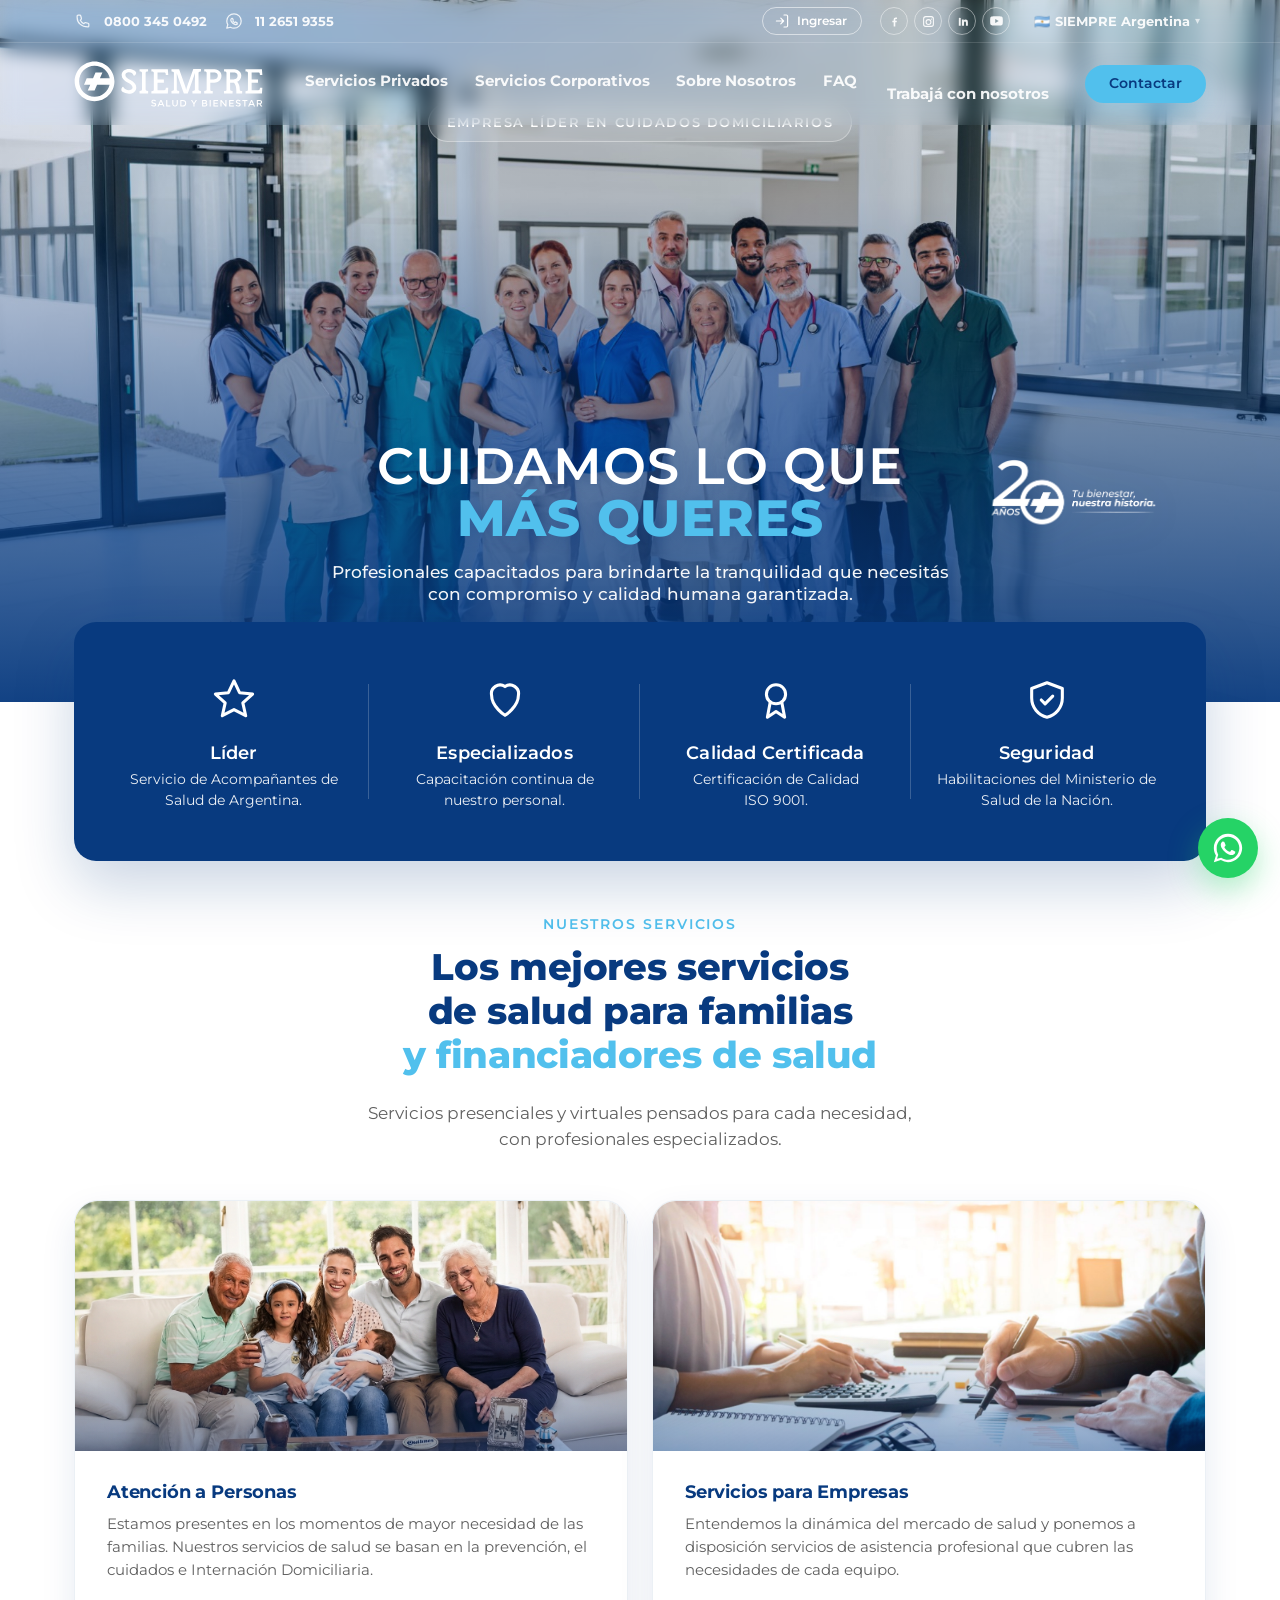
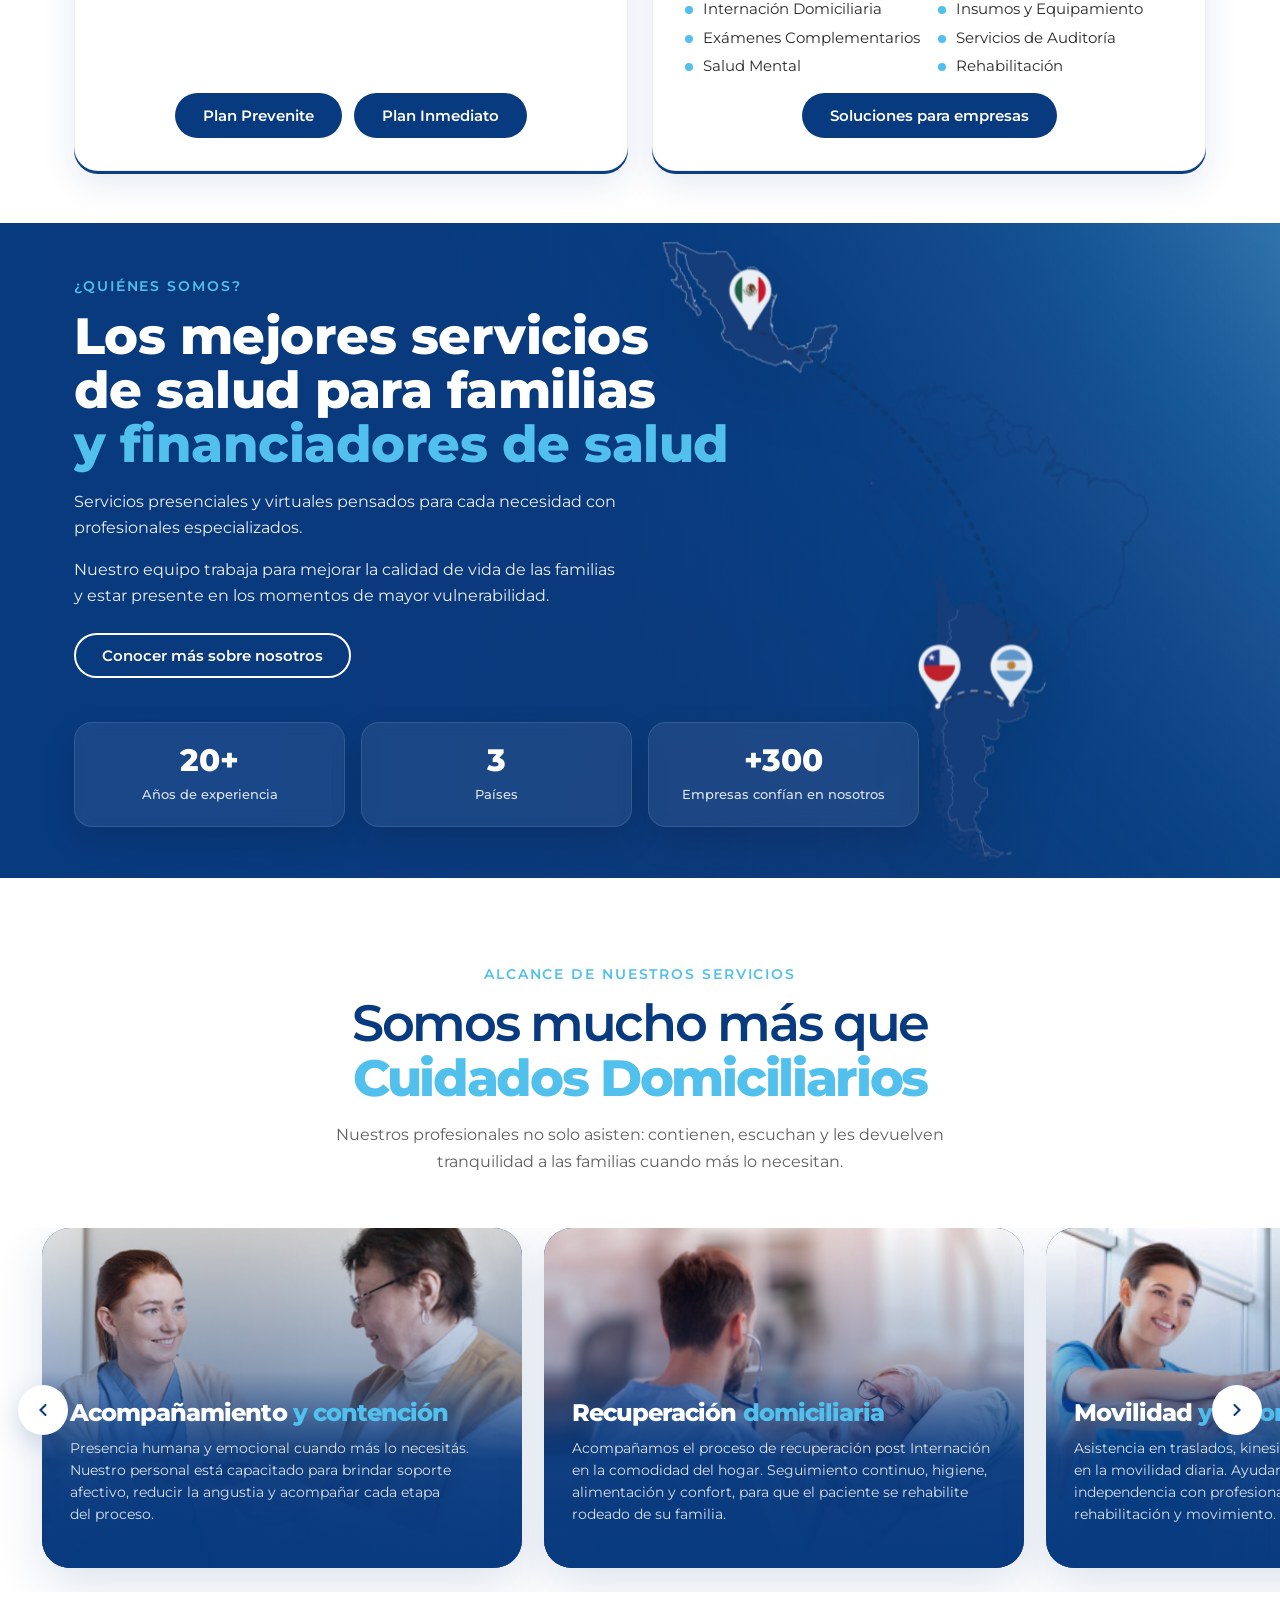
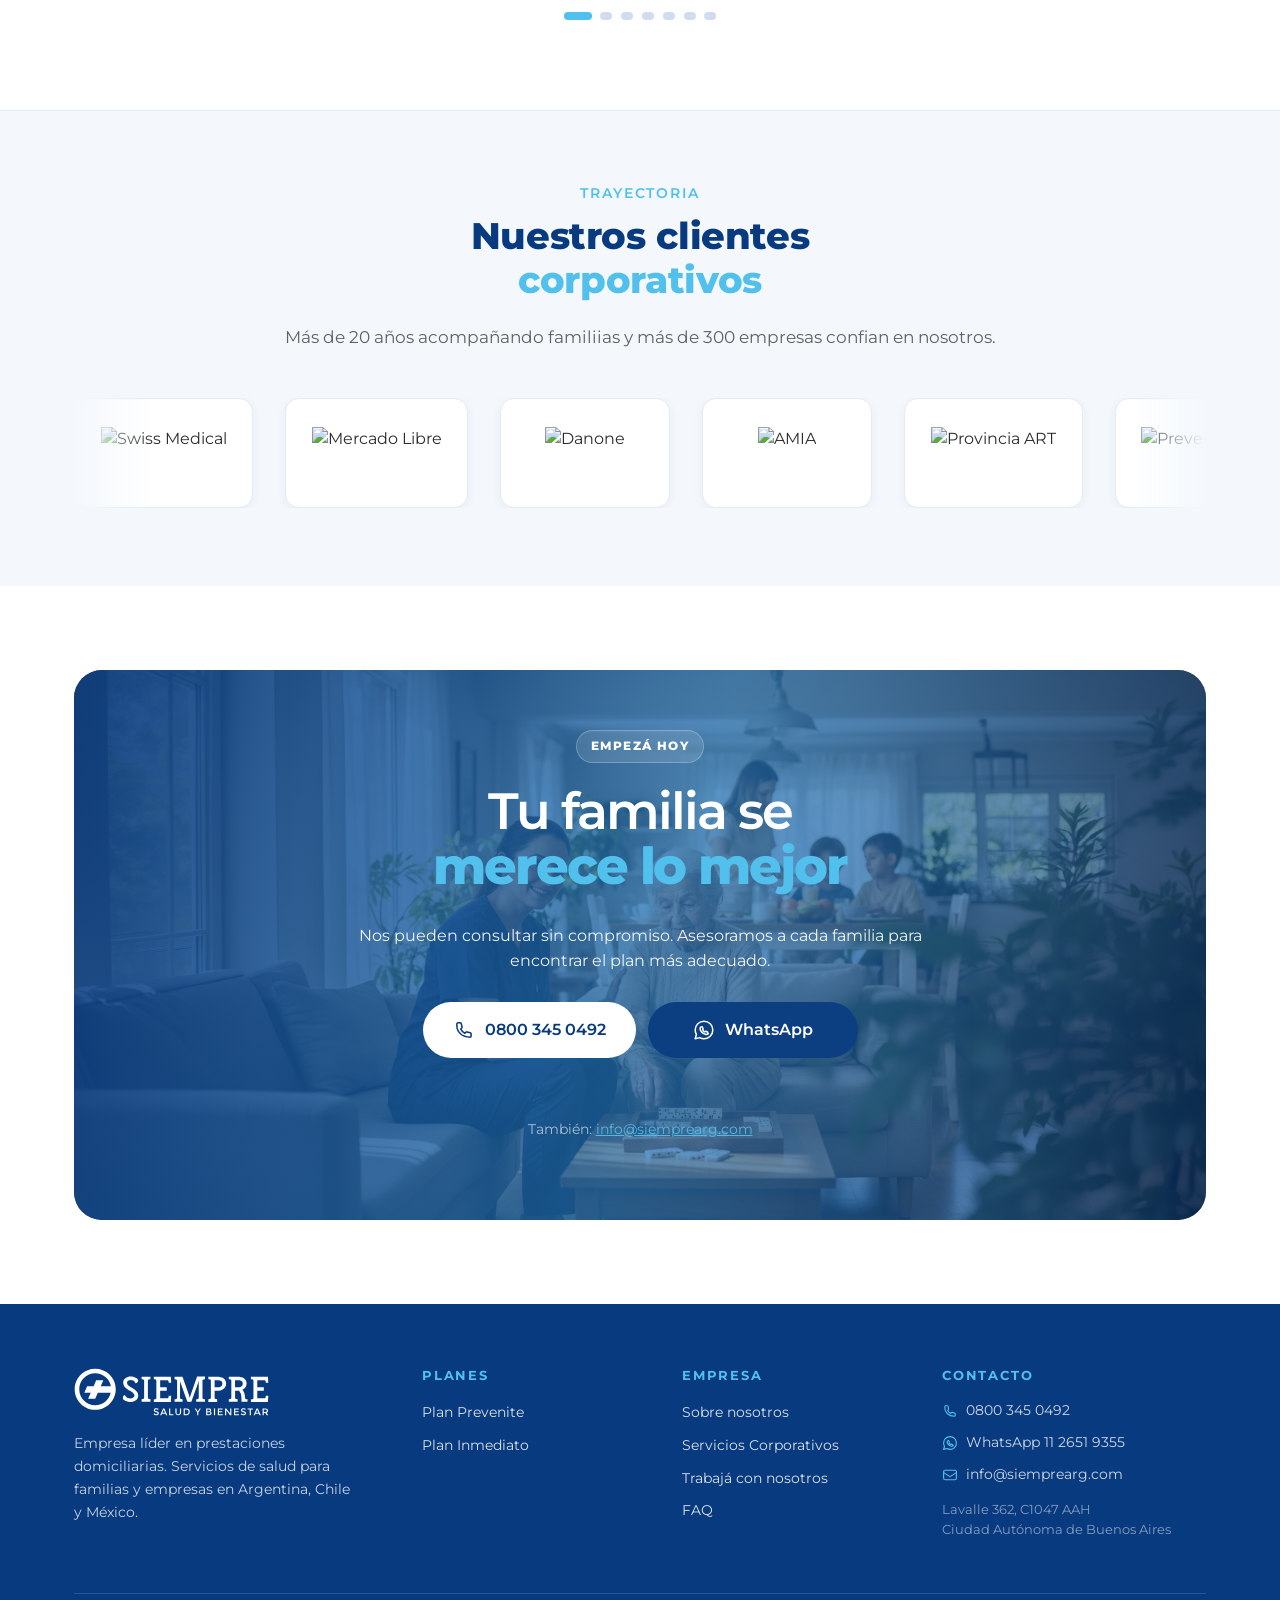
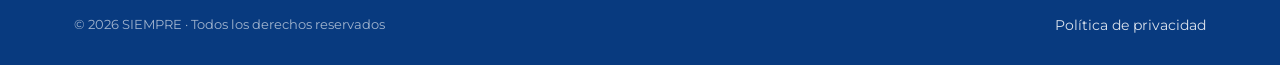
==== index.html @ 717c5a1c "Subir pagina Mi Siempre" ====
<!DOCTYPE html>

<html lang="es">
<head>
<meta charset="utf-8"/>
<meta content="width=device-width, initial-scale=1" name="viewport"/>
<title>SIEMPRE · Cuidamos lo que más importa</title>
<meta content="Empresa líder en prestaciones domiciliarias. Acompañantes de salud, enfermería, kinesiología e hospitalización domiciliaria para familias y empresas. 0800 345 0492." name="description"/>
<meta content="SIEMPRE · Cuidamos lo que más importa" property="og:title"/>
<meta content="Servicios de salud y acompañamiento profesional en domicilio. Planes Inmediato y Prevenite." property="og:description"/>
<meta content="website" property="og:type"/>
<meta content="es_AR" property="og:locale"/>
<link href="https://fonts.googleapis.com" rel="preconnect"/>
<link crossorigin="" href="https://fonts.gstatic.com" rel="preconnect"/>
<link href="https://fonts.googleapis.com/css2?family=Montserrat:wght@300;400;500;600;700;800&amp;display=swap" rel="stylesheet"/>
<link href="assets/img/iso-siempre.svg" rel="icon" type="image/svg+xml"/>
<link href="assets/css/styles.css" rel="stylesheet"/>
</head>
<body class="home-page">
  
<!-- ============ HEADER ============ -->
<header class="site-header" id="siteHeader">

  <!-- TOPBAR -->
  <div class="topbar">

    <div class="container">

      <div class="topbar-inner">

        <!-- LEFT -->
        <div class="topbar-left">

          <!-- TELEFONO -->
          <a href="tel:08003450492">

            <svg 
              class="topbar-icon" 
              viewBox="0 0 20 20" 
              fill="none"
            >
              <path 
                d="M3.5 4.5A1 1 0 014.5 3.5h2a1 1 0 011 .75l.75 3a1 1 0 01-.29.97L7 9.17c.9 1.74 2.09 2.93 3.83 3.83l.92-.96a1 1 0 01.97-.29l3 .75a1 1 0 01.75 1v2a1 1 0 01-1 1C8.16 16.5 3.5 11.84 3.5 6V4.5z"
                stroke="currentColor"
                stroke-width="1.4"
                stroke-linejoin="round"
              />
            </svg>

            <strong>0800 345 0492</strong>

          </a>

          <!-- WHATSAPP -->
          <a href="https://wa.me/541126519355">

            <svg 
              class="topbar-icon" 
              viewBox="0 0 20 20" 
              fill="none"
            >
              <path 
                d="M10 2C5.58 2 2 5.58 2 10c0 1.48.4 2.87 1.1 4.07L2 18l4.07-1.07A7.96 7.96 0 0010 18c4.42 0 8-3.58 8-8s-3.58-8-8-8zm3.9 11.1c-.16.45-.94.87-1.3.92-.33.05-.74.07-1.2-.08a10.8 10.8 0 01-1.08-.4C8.64 12.8 7.4 11.22 7.3 11.08c-.1-.14-.84-1.1-.84-2.1 0-1 .52-1.49.7-1.7.18-.2.4-.25.53-.25h.38c.12 0 .29-.04.45.34l.58 1.4c.05.12.08.26 0 .42l-.22.33c-.07.1-.15.22-.06.43.38.77.97 1.38 1.73 1.76.2.1.32.08.44-.05l.3-.38c.1-.14.23-.18.37-.12l1.4.65c.16.08.27.12.3.2.04.1.04.53-.12.98z"
                stroke="currentColor"
                stroke-width="1.4"
                stroke-linejoin="round"
              />
            </svg>

            <strong>11 2651 9355</strong>

          </a>

        </div>

        <!-- RIGHT -->
        <div class="topbar-right">

          <a class="topbar-portal" href="mi-siempre.html"><svg class="topbar-icon" viewBox="0 0 20 20" fill="none" aria-hidden="true"><path d="M12.5 2.5h3a1.5 1.5 0 011.5 1.5v12a1.5 1.5 0 01-1.5 1.5h-3" stroke="currentColor" stroke-width="1.5" stroke-linecap="round" stroke-linejoin="round"/><path d="M8.5 13.5L12 10 8.5 6.5M12 10H3" stroke="currentColor" stroke-width="1.5" stroke-linecap="round" stroke-linejoin="round"/></svg><strong>Ingresar</strong></a>

          <div aria-label="Redes sociales" class="topbar-socials">

            <!-- FACEBOOK -->
            <a 
              aria-label="Facebook"
              href="https://facebook.com/Siemprearg/"
              target="_blank"
              rel="noopener noreferrer"
            >
              <svg viewBox="0 0 24 24" fill="currentColor">
                <path d="M13.5 21v-7.5h2.53l.38-2.94H13.5V8.72c0-.85.24-1.43 1.46-1.43h1.56V4.66c-.27-.04-1.2-.12-2.27-.12-2.24 0-3.78 1.37-3.78 3.88v2.16H8v2.94h2.47V21h3.03z"></path>
              </svg>
            </a>

            <!-- INSTAGRAM -->
            <a 
              aria-label="Instagram"
              href="https://instagram.com/Siemprearg/"
              target="_blank"
              rel="noopener noreferrer"
            >
              <svg viewBox="0 0 24 24" fill="currentColor">
  <path d="M7 2h10a5 5 0 015 5v10a5 5 0 01-5 5H7a5 5 0 01-5-5V7a5 5 0 015-5zm0 2a3 3 0 00-3 3v10a3 3 0 003 3h10a3 3 0 003-3V7a3 3 0 00-3-3H7zm5 3.5A5.5 5.5 0 1112 18.5 5.5 5.5 0 0112 7.5zm0 2A3.5 3.5 0 1012 16.5 3.5 3.5 0 0012 9.5zm5.75-3.25a1.25 1.25 0 11-1.25 1.25 1.25 1.25 0 011.25-1.25z"/>
</svg>

            <!-- LINKEDIN -->
            <a 
              aria-label="LinkedIn"
              href="https://linkedin.com/company/siemprearg/posts/?feedView=all"
              target="_blank"
              rel="noopener noreferrer"
            >
              <svg viewBox="0 0 24 24" fill="currentColor">
                <path d="M6.94 5A1.94 1.94 0 115.06 6.94 1.94 1.94 0 016.94 5zM5.16 8.5h3.56V20H5.16zm5.7 0h3.4v1.58h.05a3.73 3.73 0 013.36-1.84c3.59 0 4.25 2.36 4.25 5.44V20h-3.54v-5.08c0-1.21-.02-2.77-1.68-2.77-1.69 0-1.95 1.32-1.95 2.68V20H10.86z"></path>
              </svg>
            </a>

            <!-- YOUTUBE -->
            <a 
              aria-label="YouTube"
              href="https://youtube.com/channel/UCaNuEZdiyHlzwMGWf43lOsw"
              target="_blank"
              rel="noopener noreferrer"
            >
              <svg viewBox="0 0 24 24" fill="currentColor">
                <path d="M23.5 6.2s-.2-1.7-.9-2.4c-.9-.9-1.9-.9-2.4-1C16.8 2.5 12 2.5 12 2.5s-4.8 0-8.2.3c-.5.1-1.5.1-2.4 1C.7 4.5.5 6.2.5 6.2S.3 8.2.3 10.1v1.8c0 1.9.2 3.9.2 3.9s.2 1.7.9 2.4c.9.9 2.1.9 2.6 1 1.9.2 8 .3 8 .3s4.8 0 8.2-.3c.5-.1 1.5-.1 2.4-1 .7-.7.9-2.4.9-2.4s.2-2 .2-3.9v-1.8c0-1.9-.2-3.9-.2-3.9zM9.7 14.8V7.2l6.5 3.8-6.5 3.8z"/>
              </svg>
            </a>

          </div>

          <div class="country-dropdown-wrap">
            <button class="country-dropdown-btn"><span class="flag">🇦🇷</span><strong> SIEMPRE Argentina </strong><span class="country-caret">▾</span></button>
            <div class="country-dropdown-menu">
              <a href="https://siemprearg.com" target="_blank" rel="noopener"><span>🇦🇷</span> SIEMPRE Argentina</a>
              <a href="https://siemprechile.cl" target="_blank" rel="noopener"><span>🇨🇱</span> SIEMPRE Chile</a>
              <a href="https://careu.mx" target="_blank" rel="noopener"><span>🇲🇽</span> CARE U México</a>
            </div>
          </div>

        </div>

      </div>

    </div>

  </div>

  <!-- NAV -->
  <div class="container">

    <nav class="nav" id="mainNav">

      <a 
        aria-label="Inicio Siempre Argentina" 
        class="nav-logo" 
        href="index.html"
      >
        <img 
          alt="SIEMPRE" 
          class="logo-white" 
          src="assets/img/logo-siempre-blanco.svg"
        >

        <img 
          alt="SIEMPRE" 
          class="logo-blue" 
          src="assets/img/logo-siempre-azul.svg"
        >
      </a>

      <button 
        aria-label="Abrir menú" 
        class="nav-toggle" 
        onclick="document.getElementById('mainNav').classList.toggle('open')"
      >
        <span></span>
        <span></span>
        <span></span>
      </button>

      <ul class="nav-links">

        <li class="nav-dropdown">
          <a aria-haspopup="true" href="#">
            <strong>Servicios Privados</strong>
          </a>

          <ul class="nav-dropdown-menu">
            <li><a href="plan-prevenite.html">Plan Prevenite</a></li>
            <li><a href="plan-inmediato.html">Plan Inmediato</a></li>
          </ul>
        </li>

       <li>
         <a aria-haspopup="true" href="empresas.html" class="nav-active">
            <strong>Servicios Corporativos</strong>
             </a>
        </li>

        <li><a href="sobre-nosotros.html"><strong>Sobre Nosotros</strong></a></li>

        

        <li><a href="faq.html"><strong>FAQ</strong></a></li>

        <li><a href="trabaja-con-nosotros.html"><strong>Trabajá con nosotros</strong></a></li>

      <li class="nav-item-portal"><a href="mi-siempre.html"><strong>Ingresar a Mi Siempre</strong></a></li>
          </ul>

      <div class="nav-cta">
        <a class="btn btn-secondary" href="contacto.html">
          Contactar
        </a>
      </div>

    </nav>

  </div>

</header>


<!-- ============ HERO HOME ============ -->
<section class="hero-home" style="background-image:url('assets/img/banners/home-hero-banner-2026.jpg')">
  <div class="container">
    <div class="hero-home-inner">
      <span class="hero-eyebrow">Empresa líder en Cuidados Domiciliarios</span>
      <div class="hero-title-row">
        <h1>
          <span class="hero-line hero-line-top">Cuidamos lo que</span>
          <span class="hero-line hero-line-accent">más queres</span>
        </h1>
        <img alt="20 años de experiencia" class="hero-20-logo" src="assets/img/banners/logo-20-anios-home.png"/>
      </div>
      <p class="lead">Profesionales capacitados para brindarte la tranquilidad que necesitás con compromiso y calidad humana garantizada.</p>
    </div>
  </div>
</section>
<!-- ============ FEATURE BAND (4 columnas) ============ -->
<div class="container" style="padding:0 24px">
<div class="feature-band">
<div class="feature-band-grid">
<div class="feature-band-item">
<div class="feature-band-icon">
<svg viewbox="0 0 24 24"><path d="M12 2l2.9 6.2 6.8.7-5.1 4.6 1.5 6.7L12 17l-6.1 3.2 1.5-6.7L2.3 8.9l6.8-.7z" stroke-linecap="round" stroke-linejoin="round"></path></svg>
</div>
<h4>Líder</h4>
<p>Servicio de Acompañantes de Salud de Argentina.</p>
</div>
<div class="feature-band-item">
<div class="feature-band-icon">
<svg viewbox="0 0 24 24"><path d="M12 20s-7-4.5-7-10.5A4.5 4.5 0 0112 5a4.5 4.5 0 017 4.5C19 15.5 12 20 12 20z" stroke-linecap="round" stroke-linejoin="round"></path></svg>
</div>
<h4>Especializados</h4>
<p>Capacitación continua de nuestro personal.</p>
</div>
<div class="feature-band-item">
<div class="feature-band-icon">
<svg viewbox="0 0 24 24"><circle cx="12" cy="9" r="5" stroke-linecap="round" stroke-linejoin="round"></circle><path d="M9 13l-1.5 8L12 18l4.5 3L15 13" stroke-linecap="round" stroke-linejoin="round"></path></svg>
</div>
<h4>Calidad Certificada</h4>
<p>Certificación de Calidad ISO 9001.</p>
</div>
<div class="feature-band-item">
<div class="feature-band-icon">
<svg viewbox="0 0 24 24"><path d="M12 3l8 3v5c0 5-3.5 9-8 10-4.5-1-8-5-8-10V6l8-3z" stroke-linecap="round" stroke-linejoin="round"></path><path d="M9 12l2 2 4-4" stroke-linecap="round" stroke-linejoin="round"></path></svg>
</div>
<h4>Seguridad</h4>
<p>Habilitaciones del Ministerio de Salud de la Nación.</p>
</div>
</div>
</div>
</div>


<!-- ============ FAMILIAS + EMPRESAS ============ -->
<section id="servicios">
<div class="container">
<div class="section-header">
<span class="eyebrow">Nuestros servicios</span>
<h2>Los mejores servicios<br>de salud para familias<br><span class="text-celeste">y financiadores de salud</span></h2>
<p>Servicios presenciales y virtuales pensados para cada necesidad, <br>con profesionales especializados.</p>
</div>
<div class="grid grid-2">
<div class="card-image">
<div class="card-media" style="background-image:url('assets/img/banners/familia-1.png'); aspect-ratio:16/9"></div>
<div class="card-body" style="padding:30px 32px 32px">
<h3>Atención a Personas</h3>
<p>Estamos presentes en los momentos de mayor necesidad de las familias. Nuestros servicios de salud se basan en la prevención, el cuidados e Internación Domiciliaria.</p>
<div class="mt-md home-service-btns">
<a class="btn btn-primary" href="plan-prevenite.html">Plan Prevenite</a>
<a class="btn btn-primary" href="plan-inmediato.html">Plan Inmediato</a>
</div>
</div>
</div>
<div class="card-image">
<div class="card-media" style="background-image:url('assets/img/banners/banner-auditoria.jpg'); aspect-ratio:16/9"></div>
<div class="card-body" style="padding:30px 32px 32px">
<h3>Servicios para Empresas</h3>
<p>Entendemos la dinámica del mercado de salud y ponemos a disposición servicios de asistencia profesional que cubren las necesidades de cada equipo.</p>
<ul class="card-bullet-list">
<li>Internación Domiciliaria</li>
<li>Insumos y Equipamiento</li>
<li>Exámenes Complementarios</li>
<li>Servicios de Auditoría</li>
<li>Salud Mental</li>
<li>Rehabilitación</li>
</ul>
<div class="mt-md home-service-btns">
<a class="btn btn-primary" href="empresas.html">Soluciones para empresas</a>
</div>
</div>
</div>
</div>
</div>
</section>


<!-- ============ CONOCENOS ============ -->
<section class="section-quienes-somos" id="como-funciona">
<img alt="" aria-hidden="true" class="quienes-map-parallax" src="assets/img/banners/mapa-quienes-somos.png"/>
<div class="container">
<div class="quienes-layout">
<div class="quienes-content">
<span class="eyebrow">¿Quiénes somos?</span>
<h2>Los mejores servicios<br>de salud para familias<br><span class="text-celeste">y financiadores de salud</span></h2>
<p>Servicios presenciales y virtuales pensados para cada necesidad con <br>profesionales especializados.</p>
<p>Nuestro equipo trabaja para mejorar la calidad de vida de las familias <br>y estar presente en los momentos de mayor vulnerabilidad.</p>
<a class="btn btn-secondary btn-on-dark" href="sobre-nosotros.html">Conocer más sobre nosotros</a>
</div>
<div class="quienes-stats-row">
<div class="stats-grid stats-grid-on-dark stats-grid-on-dark-row">
<div>
<div class="stat-number">20+</div>
<div class="stat-label">Años de experiencia</div>
</div>
<div>
<div class="stat-number">3</div>
<div class="stat-label">Países</div>
</div>
<div>
<div class="stat-number">+300</div>
<div class="stat-label">Empresas confían en nosotros</div>
</div>
</div>
</div>
</div>
</div>
</section>
<!-- ============ MUCHO MÁS QUE CUIDADOS ============ -->
<section class="servicios-reference-carousel" id="servicios">
<div class="sc-head">
<span class="eyebrow">Alcance de nuestros servicios</span>
<h2><span>Somos mucho más que</span><br/><strong>Cuidados Domiciliarios</strong></h2>
<p>Nuestros profesionales no solo asisten: contienen, escuchan y les devuelven tranquilidad a las familias cuando más lo necesitan.</p>
</div>
<div class="sc-outer">
<button aria-label="Anterior" class="sc-nav prev" id="scPrev"><svg fill="none" stroke="currentColor" stroke-linecap="round" stroke-width="2.5" viewbox="0 0 24 24"><path d="M15 18l-6-6 6-6"></path></svg></button>
<div class="sc-track" id="scTrack">
<article class="sc-slide">
<img alt="Acompañamiento y contención" loading="lazy" src="assets/img/content/acompanantes-salud.jpg"/>
<div class="sc-overlay"></div>
<div class="sc-content">

<h3 class="sc-title">Acompañamiento <span>y contención</span></h3>
<p class="sc-desc">Presencia humana y emocional cuando más lo necesitás. Nuestro personal está capacitado para brindar soporte afectivo, reducir la angustia y acompañar cada etapa <br>del proceso.</p>
</div>
</article>
<article class="sc-slide">
<img alt="Recuperación domiciliaria" loading="lazy" src="assets/img/content/empresas-hospitalizacion-2.jpg"/>
<div class="sc-overlay"></div>
<div class="sc-content">

<h3 class="sc-title">Recuperación <span>domiciliaria</span></h3>
<p class="sc-desc">Acompañamos el proceso de recuperación post Internación en la comodidad del hogar. Seguimiento continuo, higiene, alimentación y confort, para que el paciente se rehabilite rodeado de su familia.</p>
</div>
</article>
<article class="sc-slide">
<img alt="Movilidad y autonomía" loading="lazy" src="assets/img/content/empresas-rehabilitacion.jpg"/>
<div class="sc-overlay"></div>
<div class="sc-content">

<h3 class="sc-title">Movilidad <span>y autonomía</span></h3>
<p class="sc-desc">Asistencia en traslados, kinesiología domiciliaria y apoyo <br>en la movilidad diaria. Ayudamos a recuperar la independencia con profesionales especializados en rehabilitación y movimiento.</p>
</div>
</article>
<article class="sc-slide">
<img alt="Continuidad de tratamientos" loading="lazy" src="assets/img/content/profesionales-salud.jpg"/>
<div class="sc-overlay"></div>
<div class="sc-content">

<h3 class="sc-title">Continuidad de <span>tratamientos</span></h3>
<p class="sc-desc">Control de medicación, aplicación de inyectables, curaciones y monitoreo de signos vitales. Enfermeros profesionales en domicilio para garantizar que cada indicación médica se cumpla correctamente.</p>
</div>
</article>
<article class="sc-slide">
<img alt="Estimulación cognitiva" loading="lazy" src="assets/img/content/empresas-salud-mental-1.jpg"/>
<div class="sc-overlay"></div>
<div class="sc-content">

<h3 class="sc-title">Estimulación <span>cognitiva</span></h3>
<p class="sc-desc">Actividades recreativas, juegos de memoria y estimulación mental para adultos mayores. Combatimos el aislamiento y promovemos la salud mental con propuestas diseñadas para cada paciente.</p>
</div>
</article>
<article class="sc-slide">
<img alt="Actividades recreativas" loading="lazy" src="assets/img/banners/familia-2.jpg"/>
<div class="sc-overlay"></div>
<div class="sc-content">

<h3 class="sc-title">Actividades <span>recreativas</span></h3>
<p class="sc-desc">Favorecemos la integración social y el bienestar general con paseos supervisados, actividad física adaptada y acompañamiento en trámites o citas médicas.</p>
</div>
</article>
<article class="sc-slide">
<img alt="Acompañantes terapéuticos" loading="lazy" src="assets/img/content/empresas-salud-mental.jpg"/>
<div class="sc-overlay"></div>
<div class="sc-content">

<h3 class="sc-title">Acompañantes <span>terapéuticos</span></h3>
<p class="sc-desc">Paseos supervisados, actividad física adaptada y acompañamiento en trámites o citas médicas. Favorecemos la integración social y el bienestar general con presencia profesional en cada salida.</p>
</div>
</article>
</div>
<button aria-label="Siguiente" class="sc-nav next" id="scNext"><svg fill="none" stroke="currentColor" stroke-linecap="round" stroke-width="2.5" viewbox="0 0 24 24"><path d="M9 18l6-6-6-6"></path></svg></button>
</div>
<div class="sc-dots" id="scDots">
<button aria-label="Slide 1" class="sc-dot active" data-idx="0"></button>
<button aria-label="Slide 2" class="sc-dot" data-idx="1"></button>
<button aria-label="Slide 3" class="sc-dot" data-idx="2"></button>
<button aria-label="Slide 4" class="sc-dot" data-idx="3"></button>
<button aria-label="Slide 5" class="sc-dot" data-idx="4"></button>
<button aria-label="Slide 6" class="sc-dot" data-idx="5"></button>
<button aria-label="Slide 7" class="sc-dot" data-idx="6"></button>
</div>
</section>
<!-- ============ EMPRESAS BAND ============ 
<section class="section-alt empresas-home-band">
<div class="container">
<div class="split">
<div>
<span class="eyebrow" style="color:var(--c-secondary);font-weight:600;font-size:.85rem;letter-spacing:.14em;text-transform:uppercase">Para empresas</span>
<h2>Acompañamos el bienestar <span class="text-celeste">de los equipos <br>y sus familias</span></h2>
<p>Trabajamos junto a empresas y organizaciones para acercar soluciones de salud profesional, convenios corporativos y <br>asistencia coordinada para colaboradores y grupos familiares.</p>
<a class="btn btn-primary mt-sm" href="empresas.html">Conocer soluciones para empresas</a>
</div>
<div>

</div>
</div>
</div>
</div>
</section>-->
<!-- ============ EMPRESAS LOGOS ============ -->
<section class="confian-reference-section" id="confian">
  <div class="container">

    <div class="section-header">
      <span class="eyebrow">Trayectoria</span>
      <h2>Nuestros clientes<strong><br>corporativos</strong> </h2>
      <p>Más de 20 años acompañando familiias y más de 300 empresas confian en nosotros.</p>
    </div>

    <div aria-label="Logos de empresas que trabajan con nosotros" class="logos-track-wrap">

      <div class="logos-track">

        <div class="logo-item">
          <img alt="Swiss Medical" src="https://siemprearg.com/wp-content/uploads/2021/10/SWISS-MEDICAL.png">
        </div>

        <div class="logo-item">
          <img alt="Mercado Libre" src="https://siemprearg.com/wp-content/uploads/2021/10/MERCADO-LIBRE.png">
        </div>

        <div class="logo-item">
          <img alt="Danone" src="https://siemprearg.com/wp-content/uploads/2021/10/DANONE.png">
        </div>

        <div class="logo-item">
          <img alt="AMIA" src="https://siemprearg.com/wp-content/uploads/2021/10/AMIA.jpg">
        </div>

        <div class="logo-item">
          <img alt="Provincia ART" src="https://siemprearg.com/wp-content/uploads/2021/10/PROVINCIA-ART.png">
        </div>

        <div class="logo-item">
          <img alt="Prevención ART" src="https://siemprearg.com/wp-content/uploads/2021/10/PREVENCION.png">
        </div>

        <div class="logo-item">
          <img alt="OSUTHGRA" src="https://siemprearg.com/wp-content/uploads/2021/10/OSUTHGRA.png">
        </div>

        <div class="logo-item">
          <img alt="Cruz del Sur" src="https://siemprearg.com/wp-content/uploads/2021/10/CRUZ-DEL-SUR.png">
        </div>

        <div class="logo-item">
          <img alt="Victoria Seguros" src="https://siemprearg.com/wp-content/uploads/2021/10/VICTORIA.png">
        </div>

        <div class="logo-item">
          <img alt="Rinde2" src="https://siemprearg.com/wp-content/uploads/2021/10/RINDE2.png">
        </div>

        <!-- Duplicados para scroll infinito -->

        <div aria-hidden="true" class="logo-item">
          <img alt="" src="https://siemprearg.com/wp-content/uploads/2021/10/SWISS-MEDICAL.png">
        </div>

        <div aria-hidden="true" class="logo-item">
          <img alt="" src="https://siemprearg.com/wp-content/uploads/2021/10/MERCADO-LIBRE.png">
        </div>

        <div aria-hidden="true" class="logo-item">
          <img alt="" src="https://siemprearg.com/wp-content/uploads/2021/10/DANONE.png">
        </div>

        <div aria-hidden="true" class="logo-item">
          <img alt="" src="https://siemprearg.com/wp-content/uploads/2021/10/AMIA.jpg">
        </div>

        <div aria-hidden="true" class="logo-item">
          <img alt="" src="https://siemprearg.com/wp-content/uploads/2021/10/PROVINCIA-ART.png">
        </div>

        <div aria-hidden="true" class="logo-item">
          <img alt="" src="https://siemprearg.com/wp-content/uploads/2021/10/PREVENCION.png">
        </div>

        <div aria-hidden="true" class="logo-item">
          <img alt="" src="https://siemprearg.com/wp-content/uploads/2021/10/OSUTHGRA.png">
        </div>

        <div aria-hidden="true" class="logo-item">
          <img alt="" src="https://siemprearg.com/wp-content/uploads/2021/10/CRUZ-DEL-SUR.png">
        </div>

        <div aria-hidden="true" class="logo-item">
          <img alt="" src="https://siemprearg.com/wp-content/uploads/2021/10/VICTORIA.png">
        </div>

        <div aria-hidden="true" class="logo-item">
          <img alt="" src="https://siemprearg.com/wp-content/uploads/2021/10/RINDE2.png">
        </div>

      </div>

    </div>

  </div>
</section>

<!-- ============ TESTIMONIOS ============ 
<section class="section-soft">
<div class="container">
<div class="section-header">
<span class="eyebrow">Cuando más nos necesitaron, estuvimos SIEMPRE</span>
<h2>Lo que dicen <span class="text-celeste">nuestros clientes</span></h2>
<p>Más de 20 años acompañando familias y más de 300 empresas que confían en nosotros.</p>
</div>
<div class="grid grid-3">
<div class="testimonial">
<div class="testimonial-source">
<span class="testimonial-source-name">Google Reviews</span>
<span aria-label="5 estrellas" class="testimonial-stars">★★★★★</span>
</div>
<p class="testimonial-text">“Mi papá estuvo internado tres semanas y nosotros no podíamos estar todo el tiempo. La acompañante fue como tener a alguien de la familia ahí. Una tranquilidad enorme.”</p>
<div class="testimonial-author">
<div class="testimonial-avatar">MP</div>
<div>
<div class="testimonial-name">María Paula R.</div>
<div class="testimonial-role">Plan Prevenite Exclusivo · CABA</div>
</div>
</div>
</div>
<div class="testimonial">
<div class="testimonial-source">
<span class="testimonial-source-name">Google Reviews</span>
<span aria-label="5 estrellas" class="testimonial-stars">★★★★★</span>
</div>
<p class="testimonial-text">“Lo contraté de urgencia cuando mi mamá tuvo el alta y yo no podía faltar al trabajo. En menos de 24 horas ya tenía una enfermera en casa. Salvavidas total.”</p>
<div class="testimonial-author">
<div class="testimonial-avatar">JG</div>
<div>
<div class="testimonial-name">Jorge G.</div>
<div class="testimonial-role">Plan Inmediato · Belgrano</div>
</div>
</div>
</div>
<div class="testimonial">
<div class="testimonial-source">
<span class="testimonial-source-name">Google Reviews</span>
<span aria-label="5 estrellas" class="testimonial-stars">★★★★★</span>
</div>
<p class="testimonial-text">“Llevo tres años afiliada y es de esas cosas que uno piensa ‘ojalá nunca lo necesite’, pero cuando mi marido se operó, entendí para qué sirve. Vale cada peso.”</p>
<div class="testimonial-author">
<div class="testimonial-avatar">CL</div>
<div>
<div class="testimonial-name">Claudia L.</div>
<div class="testimonial-role">Plan Inmediato Mensual · Palermo</div>
</div>
</div>
</div>
</div>
</div>
</section>-->


<!-- ============ CTA FINAL ============ -->
<section class="cta-final-reference-section" id="contacto">

  <div class="container">

    <div class="cta-band cta-band-home cta-photo-reference">

      <span class="cta-eyebrow">
        Empezá hoy
      </span>

      <h2>
        <span>Tu familia se</span>
        <br>
        <strong>merece lo mejor</strong>
      </h2>

      <p>
        Nos pueden consultar sin compromiso. Asesoramos a cada familia 
        para encontrar el plan más adecuado.
      </p>

      <div class="hero-ctas" style="justify-content:center">

        <!-- TELEFONO -->
        <a class="btn btn-primary btn-lg" href="tel:08003450492">

          <svg 
            class="btn-icon"
            viewBox="0 0 20 20"
            fill="none"
          >
            <path 
              d="M3.5 4.5A1 1 0 014.5 3.5h2a1 1 0 011 .75l.75 3a1 1 0 01-.29.97L7 9.17c.9 1.74 2.09 2.93 3.83 3.83l.92-.96a1 1 0 01.97-.29l3 .75a1 1 0 01.75 1v2a1 1 0 01-1 1C8.16 16.5 3.5 11.84 3.5 6V4.5z"
              stroke="currentColor"
              stroke-width="1.4"
              stroke-linejoin="round"
            />
          </svg>

          <span>0800 345 0492</span>

        </a>

        <!-- WHATSAPP -->
        <a class="btn btn-whatsapp btn-lg" href="https://wa.me/541126519355">

          <svg 
            class="btn-icon"
            viewBox="0 0 20 20"
            fill="none"
          >
            <path 
              d="M10 2C5.58 2 2 5.58 2 10c0 1.48.4 2.87 1.1 4.07L2 18l4.07-1.07A7.96 7.96 0 0010 18c4.42 0 8-3.58 8-8s-3.58-8-8-8zm3.9 11.1c-.16.45-.94.87-1.3.92-.33.05-.74.07-1.2-.08a10.8 10.8 0 01-1.08-.4C8.64 12.8 7.4 11.22 7.3 11.08c-.1-.14-.84-1.1-.84-2.1 0-1 .52-1.49.7-1.7.18-.2.4-.25.53-.25h.38c.12 0 .29-.04.45.34l.58 1.4c.05.12.08.26 0 .42l-.22.33c-.07.1-.15.22-.06.43.38.77.97 1.38 1.73 1.76.2.1.32.08.44-.05l.3-.38c.1-.14.23-.18.37-.12l1.4.65c.16.08.27.12.3.2.04.1.04.53-.12.98z"
              stroke="currentColor"
              stroke-width="1.4"
              stroke-linejoin="round"
            />
          </svg>

          <span>WhatsApp</span>

        </a>

      </div>

      <p class="cta-small cta-small-home">
        También:
        <a href="mailto:info@siemprearg.com">
          info@siemprearg.com
        </a>
      </p>

    </div>

  </div>

</section>


<!-- ============ FOOTER ============ -->
<footer class="site-footer">
  <div class="container">
    <div class="footer-grid">
      <div class="footer-brand-col">
        <img src="assets/img/logo-siempre-blanco.svg" alt="SIEMPRE" class="footer-logo">
        <p>Empresa líder en prestaciones domiciliarias. Servicios de salud para familias y empresas en Argentina, Chile y México.</p>
        <div class="footer-socials-mobile">

  <a aria-label="Facebook"
     href="https://facebook.com/Siemprearg/"
     target="_blank"
     rel="noopener noreferrer">
    <svg viewBox="0 0 24 24" fill="currentColor">
      <path d="M13.5 21v-7.5h2.53l.38-2.94H13.5V8.72c0-.85.24-1.43 1.46-1.43h1.56V4.66c-.27-.04-1.2-.12-2.27-.12-2.24 0-3.78 1.37-3.78 3.88v2.16H8v2.94h2.47V21h3.03z"></path>
    </svg>
  </a>

  <a aria-label="Instagram"
     href="https://instagram.com/Siemprearg/"
     target="_blank"
     rel="noopener noreferrer">
    <svg viewBox="0 0 24 24" fill="currentColor">
      <path d="M7 2h10a5 5 0 015 5v10a5 5 0 01-5 5H7a5 5 0 01-5-5V7a5 5 0 015-5zm0 2a3 3 0 00-3 3v10a3 3 0 003 3h10a3 3 0 003-3V7a3 3 0 00-3-3H7zm5 3.5A5.5 5.5 0 1112 18.5 5.5 5.5 0 0112 7.5zm0 2A3.5 3.5 0 1012 16.5 3.5 3.5 0 0012 9.5zm5.75-3.25a1.25 1.25 0 11-1.25 1.25 1.25 1.25 0 011.25-1.25z"/>
    </svg>
  </a>

  <a aria-label="LinkedIn"
     href="https://linkedin.com/company/siemprearg/posts/?feedView=all"
     target="_blank"
     rel="noopener noreferrer">
    <svg viewBox="0 0 24 24" fill="currentColor">
      <path d="M6.94 5A1.94 1.94 0 115.06 6.94 1.94 1.94 0 016.94 5zM5.16 8.5h3.56V20H5.16zm5.7 0h3.4v1.58h.05a3.73 3.73 0 013.36-1.84c3.59 0 4.25 2.36 4.25 5.44V20h-3.54v-5.08c0-1.21-.02-2.77-1.68-2.77-1.69 0-1.95 1.32-1.95 2.68V20H10.86z"></path>
    </svg>
  </a>

  <a aria-label="YouTube"
     href="https://youtube.com/channel/UCaNuEZdiyHlzwMGWf43lOsw"
     target="_blank"
     rel="noopener noreferrer">
    <svg viewBox="0 0 24 24" fill="currentColor">
      <path d="M23.5 6.2s-.2-1.7-.9-2.4c-.9-.9-1.9-.9-2.4-1C16.8 2.5 12 2.5 12 2.5s-4.8 0-8.2.3c-.5.1-1.5.1-2.4 1C.7 4.5.5 6.2.5 6.2S.3 8.2.3 10.1v1.8c0 1.9.2 3.9.2 3.9s.2 1.7.9 2.4c.9.9 2.1.9 2.6 1 1.9.2 8 .3 8 .3s4.8 0 8.2-.3c.5-.1 1.5-.1 2.4-1 .7-.7.9-2.4.9-2.4s.2-2 .2-3.9v-1.8c0-1.9-.2-3.9-.2-3.9zM9.7 14.8V7.2l6.5 3.8-6.5 3.8z"/>
    </svg>
  </a>

</div>
      </div>
      <div>
        <h4 class="footer-heading-accent">Planes</h4>
        <ul>
          <li><a href="plan-prevenite.html">Plan Prevenite</a></li>
          <li><a href="plan-inmediato.html">Plan Inmediato</a></li>
        </ul>
      </div>
      <div>
        <h4 class="footer-heading-accent">Empresa</h4>
        <ul>
          <li><a href="sobre-nosotros.html">Sobre nosotros</a></li>
          <li><a href="empresas.html">Servicios Corporativos</a></li>
          
          <li><a href="trabaja-con-nosotros.html">Trabajá con nosotros</a></li>
          <li><a href="faq.html">FAQ</a></li>
        </ul>
      </div>
      <div>
        <h4 class="footer-heading-accent">Contacto</h4>
        <ul class="footer-contact-list">
          <li><a href="tel:08003450492"><svg class="footer-icon" viewBox="0 0 20 20" fill="none"><path d="M3.5 4.5A1 1 0 014.5 3.5h2a1 1 0 011 .75l.75 3a1 1 0 01-.29.97L7 9.17c.9 1.74 2.09 2.93 3.83 3.83l.92-.96a1 1 0 01.97-.29l3 .75a1 1 0 01.75 1v2a1 1 0 01-1 1C8.16 16.5 3.5 11.84 3.5 6V4.5z" stroke="var(--c-secondary)" stroke-width="1.4" stroke-linejoin="round"/></svg>0800 345 0492</a></li>
          <li><a href="https://wa.me/541126519355" target="_blank" rel="noopener"><svg class="footer-icon" viewBox="0 0 20 20" fill="none"><path d="M10 2C5.58 2 2 5.58 2 10c0 1.48.4 2.87 1.1 4.07L2 18l4.07-1.07A7.96 7.96 0 0010 18c4.42 0 8-3.58 8-8s-3.58-8-8-8zm3.9 11.1c-.16.45-.94.87-1.3.92-.33.05-.74.07-1.2-.08a10.8 10.8 0 01-1.08-.4C8.64 12.8 7.4 11.22 7.3 11.08c-.1-.14-.84-1.1-.84-2.1 0-1 .52-1.49.7-1.7.18-.2.4-.25.53-.25h.38c.12 0 .29-.04.45.34l.58 1.4c.05.12.08.26 0 .42l-.22.33c-.07.1-.15.22-.06.43.38.77.97 1.38 1.73 1.76.2.1.32.08.44-.05l.3-.38c.1-.14.23-.18.37-.12l1.4.65c.16.08.27.12.3.2.04.1.04.53-.12.98z" stroke="var(--c-secondary)" stroke-width="1.4" stroke-linejoin="round"/></svg>WhatsApp 11&nbsp;2651&nbsp;9355</a></li>
          <li><a href="mailto:info@siemprearg.com"><svg class="footer-icon" viewBox="0 0 20 20" fill="none"><rect x="2" y="4" width="16" height="12" rx="2" stroke="var(--c-secondary)" stroke-width="1.4"/><path d="M2 7l8 5 8-5" stroke="var(--c-secondary)" stroke-width="1.4" stroke-linejoin="round"/></svg>info@siemprearg.com</a></li>
        </ul>
        <p class="footer-address">Lavalle 362, C1047 AAH<br>Ciudad Autónoma de Buenos Aires</p>
      </div>
    </div>
    <div class="footer-bottom">
      <div>© 2026 SIEMPRE · Todos los derechos reservados</div>
      <div><a href="politica-de-privacidad.html">Política de privacidad</a></div>
    </div>
  </div>
</footer>
<!-- ============ FLOATING CTAs ============ -->
<a aria-label="Contactar por WhatsApp" class="float-whatsapp" href="https://wa.me/541126519355" rel="noopener" target="_blank"><svg aria-hidden="true" focusable="false" viewbox="0 0 32 32"><path d="M16 2.667C8.636 2.667 2.667 8.636 2.667 16c0 2.547.722 4.92 1.969 6.946L2.667 29.333l6.59-1.948A13.276 13.276 0 0 0 16 29.333c7.364 0 13.333-5.969 13.333-13.333S23.364 2.667 16 2.667zm0 24.346c-2.139 0-4.205-.582-5.999-1.687l-.43-.255-3.911 1.156 1.169-3.808-.282-.443A10.66 10.66 0 0 1 5.333 16c0-5.882 4.785-10.667 10.667-10.667S26.667 10.118 26.667 16 21.882 27.013 16 27.013zm6.157-7.99c-.337-.169-1.991-.982-2.299-1.094-.308-.113-.532-.169-.756.169-.224.337-.866 1.094-1.062 1.318-.196.224-.392.252-.728.084-.337-.169-1.422-.524-2.708-1.671-1.001-.892-1.676-1.992-1.872-2.329-.196-.337-.021-.519.148-.687.151-.151.337-.392.505-.589.169-.196.224-.337.337-.561.113-.224.056-.421-.028-.589-.084-.169-.756-1.823-1.036-2.497-.273-.655-.55-.566-.756-.577l-.644-.012c-.224 0-.589.084-.897.421-.308.337-1.176 1.149-1.176 2.803 0 1.654 1.204 3.252 1.371 3.476.169.224 2.371 3.621 5.745 5.077.803.347 1.43.554 1.918.708.806.256 1.539.22 2.119.134.646-.097 1.991-.813 2.272-1.598.281-.785.281-1.458.196-1.598-.084-.141-.308-.224-.645-.392z" fill="currentColor"></path></svg></a>
<script>
(function(){
  var h = document.getElementById('siteHeader');
  if(!h) return;
  function onScroll(){
    if(window.scrollY > 40) h.classList.add('is-scrolled');
    else h.classList.remove('is-scrolled');
  }
  window.addEventListener('scroll', onScroll, {passive:true});
  onScroll();
})();
</script><script id="reference-style-carousels">
(function(){
  var track=document.getElementById('scTrack');
  if(track){
    var originalSlides=Array.from(track.querySelectorAll('.sc-slide'));
    if(originalSlides.length>1 && !track.dataset.cloned){
      track.insertAdjacentHTML('beforeend', track.innerHTML);
      track.dataset.cloned='true';
    }
    var dots=Array.from(document.querySelectorAll('#scDots .sc-dot'));
    var step=0, paused=false, userPaused=false, resumeTimer=null;
    function calc(){
      var first=track.querySelector('.sc-slide');
      step=first ? (first.getBoundingClientRect().width + 22) : 0;
    }
    function pauseBriefly(ms){
      userPaused=true;
      clearTimeout(resumeTimer);
      resumeTimer=setTimeout(function(){userPaused=false;}, ms || 1600);
    }
    function updateDots(){
      if(!step || !dots.length || !originalSlides.length) return;
      var idx=Math.round((track.scrollLeft % (step*originalSlides.length))/step)%originalSlides.length;
      dots.forEach(function(d,i){d.classList.toggle('active',i===idx);});
    }
    function tick(){
      if(!paused && !userPaused){
        track.scrollLeft += 0.4;
        if(track.scrollLeft >= track.scrollWidth/2){ track.scrollLeft -= track.scrollWidth/2; }
        updateDots();
      }
      window.requestAnimationFrame(tick);
    }
    calc();
    window.addEventListener('resize', calc, {passive:true});
    track.addEventListener('mouseenter',function(){paused=true;});
    track.addEventListener('mouseleave',function(){paused=false;});
    track.addEventListener('wheel',function(){pauseBriefly(2200);},{passive:true});
    track.addEventListener('touchstart',function(){paused=true; pauseBriefly(2600);},{passive:true});
    track.addEventListener('touchend',function(){paused=false;},{passive:true});
    track.addEventListener('scroll',function(){updateDots();},{passive:true});
    var prev=document.getElementById('scPrev');
    var next=document.getElementById('scNext');
    if(prev) prev.addEventListener('click',function(){pauseBriefly(1200);track.scrollBy({left:-step,behavior:'smooth'});});
    if(next) next.addEventListener('click',function(){pauseBriefly(1200);track.scrollBy({left:step,behavior:'smooth'});});
    dots.forEach(function(d,i){d.addEventListener('click',function(){pauseBriefly(1400);track.scrollTo({left:i*step,behavior:'smooth'});});});
    window.requestAnimationFrame(tick);
  }
})();
</script>
<script id="quienes-parallax-js">
(function(){
  var section = document.querySelector('.section-quienes-somos');
  var map = document.querySelector('.quienes-map-parallax');
  if(!section || !map) return;
  if(window.matchMedia && window.matchMedia('(prefers-reduced-motion: reduce)').matches) return;
  var ticking = false;
  function clamp(n, min, max){ return Math.max(min, Math.min(max, n)); }
  function update(){
    ticking = false;
    var rect = section.getBoundingClientRect();
    var vh = window.innerHeight || document.documentElement.clientHeight;
    var progress = clamp((vh - rect.top) / (vh + rect.height), 0, 1);
    var y = (progress - 0.5) * -84;
    var x = (progress - 0.5) * 28;
    var scale = 1.04 + (progress * 0.03);
    if(window.innerWidth <= 980){
      map.style.transform = 'translate3d(calc(-50% + ' + x.toFixed(2) + 'px), ' + y.toFixed(2) + 'px, 0) scale(' + scale.toFixed(3) + ')';
    } else {
      map.style.transform = 'translate3d(' + x.toFixed(2) + 'px, calc(-50% + ' + y.toFixed(2) + 'px), 0) scale(' + scale.toFixed(3) + ')';
    }
  }
  function requestUpdate(){
    if(!ticking){
      window.requestAnimationFrame(update);
      ticking = true;
    }
  }
  update();
  window.addEventListener('scroll', requestUpdate, {passive:true});
  window.addEventListener('resize', requestUpdate);
})();
</script>

<script src="assets/js/main.js"></script>

</body>
</html>
---- assets/css/styles.css ----
/* =========================================================
   SIEMPRE Argentina - Sitio web v7
   Design system compartido
   Paleta: Primary #1D70B7  Secondary #51C0ED  Accent #083A7F
   Tipografía: Montserrat
   ========================================================= */

:root {
  --c-primary: #083A7F;
  --c-secondary: #51C0ED;
  --c-accent: #083A7F;
  --c-prevenite: #1ECDB0;
  --c-text: #2b2b2b;
  --c-text-muted: #606060;
  --c-bg: #ffffff;
  --c-bg-soft: #F4F8FC;
  --c-bg-alt: #EAF3FB;
  --c-border: #e3ebf3;
  --c-success: #2FA675;

  --gradient-primary: linear-gradient(135deg, var(--c-primary) 0%, var(--c-accent) 100%);
  --gradient-soft: linear-gradient(180deg, #FFFFFF 0%, #F4F8FC 100%);

  --radius-sm: 8px;
  --radius-md: 14px;
  --radius-lg: 22px;
  --radius-xl: 32px;

  --shadow-sm: 0 2px 8px rgba(29, 112, 183, 0.08);
  --shadow-md: 0 8px 24px rgba(29, 112, 183, 0.10);
  --shadow-lg: 0 18px 48px rgba(8, 58, 127, 0.14);

  --container: 1180px;
  --container-wide: 1320px;

  --t-fast: 180ms ease;
  --t-slow: 320ms ease;
}

* { box-sizing: border-box; }

html { scroll-behavior: smooth; }

body {
  margin: 0;
  font-family: 'Montserrat', -apple-system, BlinkMacSystemFont, 'Segoe UI', sans-serif;
  font-weight: 400;
  color: var(--c-text);
  background: var(--c-bg);
  line-height: 1.55;
  -webkit-font-smoothing: antialiased;
}

img, svg { max-width: 100%; display: block; }

a {
  color: var(--c-primary);
  text-decoration: none;
  transition: color var(--t-fast);
}
a:hover { color: var(--c-accent); }

h1, h2, h3, h4, h5, h6 {
  font-family: 'Montserrat', sans-serif;
  color: var(--c-accent);
  line-height: 1.2;
  margin: 0 0 .6em;
  font-weight: 700;
  letter-spacing: -0.01em;
}

h1 { font-size: clamp(2rem, 4vw, 3.2rem); font-weight: 800; }
h2 { font-size: clamp(1.6rem, 3vw, 2.3rem); }
h3 { font-size: clamp(1.2rem, 2vw, 1.45rem); }
h4 { font-size: 1.1rem; }

p { margin: 0 0 1em; }

.lead { font-size: 1.15rem; color: var(--c-text-muted); }

/* ========= Stats band ========= */

.stats-band-section{
  margin-top: -30px;
  position: relative;
  z-index: 5;
}

.stats-band-number{
  font-size: 4.5rem;
}

.stats-band-section{
  margin-top: -100px !important;
  position: relative !important;
  z-index: 5 !important;
}

.stats-band-number{
  font-size: 3.85rem !important;
}

.stats-band{
  background:
    linear-gradient(
      135deg,
      #2674BE 0%,
      #0E4B97 100%
    );

  border-radius: 34px;

  padding: 42px 26px;

  display:grid;

  grid-template-columns:repeat(3,1fr);

  gap:0;

  overflow:hidden;
  max-width: 1100px;
margin-inline: auto;
}

.grid.grid-3 .card{
  display:flex;
  flex-direction:column;
}

.grid.grid-3 .card > div:last-child{
  display:flex;
  flex-direction:column;
  flex:1;
}

.grid.grid-3 .card .btn{
  margin-top:auto;
}

.stats-band-item{
  text-align:center;

  padding:0 26px;

  position:relative;
}

.stats-band-item:not(:last-child)::after{
  content:"";

  position:absolute;

  top:10px;
  right:0;

  width:1px;
  height:120px;

  background:rgba(255,255,255,.18);
}

.stats-band-number{
  font-size:4.5rem;

  line-height:.95;

  font-weight:800;

  color:#fff;

  margin-bottom:12px;

  letter-spacing:-2px;
}

.stats-band-item p{
  color:#fff;

  font-size:1.15rem;

  line-height:1.2;

  margin:0;

  font-weight:500;
}

@media (max-width:900px){

  .stats-band{
    grid-template-columns:1fr;
    gap:34px;
  }

  .stats-band-item:not(:last-child)::after{
    display:none;
  }

}

.stats-band-section{
  margin-top: -180px;
  position: relative;
  z-index: 5;
}


.profile-tabs {
  display: flex;
  justify-content: center;
  gap: 10px;
  margin-bottom: 18px;
}

.profile-tab {
  padding: 18px 42px;
  border: 0;
  background: #f1f1f1;
  color: var(--c-primary);
  font: inherit;
  cursor: pointer;
}

.profile-tab.active {
  background: var(--c-primary);
  color: #fff;
}

.profile-content {
  display: none;
  border: 1px solid var(--c-border);
  padding: 24px;
  background: #fff;
}

.profile-content.active {
  display: block;
}

/* ========= superior ========= */

.profile-main{
  display:grid;

  grid-template-columns: 1fr 1fr;

  gap:36px;

  align-items:center;

  margin-bottom:0;
}

.profile-main img{
  width:100%;

  height:320px;

  object-fit:cover;
}

/* ========= bloque azul ========= */

.profile-info-grid{
  background:
    linear-gradient(
      135deg,
      #0C3E82 0%,
      #2B84D7 100%
    );

  padding:42px;

  margin-top:28px;

  display:grid;

  grid-template-columns:repeat(2,1fr);

  gap:48px;

  position:relative;

  overflow:hidden;
}

/* brillo */

.profile-info-grid::after{
  content:"";

  position:absolute;

  inset:0;

  background:
    radial-gradient(
      circle at bottom right,
      rgba(255,255,255,.12),
      transparent 40%
    );
}

/* columnas */

.profile-info-col{
  position:relative;
  z-index:2;
}

.profile-info-col h4{
  color:#fff;

  font-size:2rem;

  margin-bottom:26px;

  font-weight:800;
}

.profile-info-col ul{
  list-style:none;

  margin:0;
  padding:0;
}

.profile-info-col li{
  color:#fff;

  font-size:1rem;

  line-height:1.55;

  margin-bottom:18px;

  padding-left:28px;

  position:relative;
}

/* flecha */

.profile-info-col li::before{
  content:"›";

  position:absolute;

  left:0;
  top:-2px;

  font-size:2rem;

  line-height:1;

  color:#fff;

  opacity:.95;
}

/* CTA */

.profile-cta{
  text-align:center;

  margin-top:26px;
}

/* responsive */

@media (max-width: 800px) {

  .profile-tabs,
  .profile-main,
  .profile-info-grid{
    grid-template-columns: 1fr;
    flex-direction: column;
  }

  .profile-info-grid-3{
    grid-template-columns: 1fr;
  }

}

.profile-info-grid-3{
  grid-template-columns: repeat(3, 1fr);
}


.testimonios-slider-wrap {
  position: relative;
  margin-top: 56px;
  padding-bottom: 44px;
}

.testimonios-carousel {
  display: flex;
  gap: 28px;
  overflow-x: auto;
  scroll-snap-type: x mandatory;
  scroll-behavior: smooth;

  padding:
    0 calc((100% - ((100% - 28px) / 1.5)) / 2)
    18px;

  scroll-padding-inline:
    calc((100% - ((100% - 28px) / 1.5)) / 2);
}

.testimonios-carousel::-webkit-scrollbar {
  display: none;
}

.testimonio-video-card {
  flex: 0 0 calc((100% - 28px) / 1.5);
  scroll-snap-align: center;
  border-radius: 26px;
  overflow: hidden;
  background: #000;
  box-shadow: 0 12px 40px rgba(0,0,0,.22);
}

.testimonio-video-card video {
  width: 100%;
  aspect-ratio: 16 / 9;
  height: auto;
  object-fit: cover;
  display: block;
}

.testimonios-arrow {
  position: absolute;
  top: 43%;
  transform: translateY(-50%);
  z-index: 5;

  width: 58px;
  height: 58px;
  border-radius: 50%;
  border: 0;
  background: #fff;
  color: var(--c-primary);

  font-size: 2.6rem;
  line-height: 1;
  cursor: pointer;

  box-shadow: 0 12px 35px rgba(0,0,0,.16);
}

.testimonios-prev {
  left: -18px;
}

.testimonios-next {
  right: -18px;
}

.testimonios-dots {
  display: flex;
  justify-content: center;
  gap: 10px;
  margin-top: 18px;
}

.testimonios-dot {
  width: 14px;
  height: 10px;
  border-radius: 999px;
  border: 0;
  background: rgba(255,255,255,.35);
  cursor: pointer;
  transition: all .25s ease;
}

.testimonios-dot.is-active {
  width: 36px;
  background: var(--c-secondary);
}

@media (max-width: 768px) {
  .testimonio-video-card {
    flex-basis: 82%;
  }

  .testimonios-prev {
    left: 8px;
  }

  .testimonios-next {
    right: 8px;
  }
}

.testimonios-section{
  background: linear-gradient(
    135deg,
    #0C3E82 0%,
    #0A3770 55%,
    #1357A8 100%
  );

  padding: 110px 0;
  overflow: hidden;
}

.testimonios-section .section-header h2,
.testimonios-section .section-header .eyebrow{
  color:#fff;
}

@media (max-width: 768px) {
  .testimonio-video-card {
    flex-basis: 82%;
  }

  .testimonios-prev {
    left: 8px;
  }

  .testimonios-next {
    right: 8px;
  }
}

/* ========== Layout ========== */

.container {
  max-width: var(--container);
  margin: 0 auto;
  padding: 0 24px;
}
.container-wide { max-width: var(--container-wide); margin: 0 auto; padding: 0 24px; }

section { padding: clamp(32px, 4vw, 72px) 0; }

.section-soft { background: var(--c-bg-soft); }
.section-alt { background: var(--c-bg-alt); }
.section-dark { background: var(--gradient-primary); color: #fff; }
.section-dark h1, .section-dark h2, .section-dark h3 { color: #fff; }
.section-dark p { color: rgba(255,255,255,.92); }

.section-header { text-align: center; max-width: 760px; margin: 0 auto 48px; }
.section-header .eyebrow {
  color: var(--c-secondary);
  font-weight: 600;
  font-size: .85rem;
  letter-spacing: .14em;
  text-transform: uppercase;
  margin-bottom: 10px;
  display: inline-block;
}
.eyebrow-pill {
  display: inline-flex;
  align-items: center;
  justify-content: center;
  padding: 10px 28px;
  border: 1px solid rgba(255, 255, 255, .45);
  border-radius: 999px;
  background: rgba(255, 255, 255, .12);
  color: #fff !important;
  letter-spacing: .12em;
  text-transform: uppercase;
  backdrop-filter: blur(6px);
}
.section-header h1,
.section-header h2,
.section-header h3 { font-weight: 800; }
.section-header p { color: var(--c-text-muted); font-size: 1.05rem; }

/* ========== Buttons ========== */

.btn {
  display: inline-flex;
  align-items: center;
  gap: 8px;
  padding: 13px 26px;
  border-radius: 999px;
  font-weight: 600;
  font-size: .95rem;
  cursor: pointer;
  border: 2px solid transparent;
  transition: all var(--t-fast);
  text-decoration: none;
  line-height: 1;
  font-family: inherit;
}
.btn-primary {
  background: var(--c-primary);
  color: #fff;
}
.btn-primary:hover { 
  background: #0C3E82; 
  color: #fff; 
  transform: translateY(-1px); 
}
.btn-secondary {
  background: #fff;
  color: var(--c-primary);
  border-color: var(--c-primary);
}
.btn-secondary:hover { background: var(--c-primary); color: #fff; }

.btn-ghost { background: transparent; color: var(--c-primary); }
.btn-ghost:hover { background: rgba(29, 112, 183, .08); }

.btn-whatsapp {
  background: #0C3E82;
  color: #fff;
}
.btn-whatsapp:hover { background: #0C3E82; color: #fff; transform: translateY(-1px); }

.btn-lg { padding: 16px 34px; font-size: 1rem; }


/* ===== TABS REDONDEADAS ===== */

.profile-tabs{
  border-radius:24px;
  overflow:hidden;
}

.profile-info-col h4{
  text-align:center;
}

.profile-tab{
  border-radius:18px 18px 0 0;
}

.profile-content{
  border-radius:0 0 28px 28px;
  overflow:hidden;
}

.profile-main img{
  border-radius:22px;
}

.profile-info-grid,
.profile-info-grid-3{
  border-radius:0 0 24px 24px;
}

.profile-cta .btn{
  border-radius:999px;
}


/* ========= Benefits inline ========= */

.benefits-inline-row {
  display: grid;
  grid-template-columns: repeat(3, 1fr);
  gap: 48px;
  align-items: center;
  margin-top: 52px;
}

.benefit-inline-item {
  display: flex;
  align-items: center;
  gap: 18px;
}

.benefit-inline-icon {
  color: #51C0ED;
  flex-shrink: 0;
}

.benefit-inline-icon svg,
.benefit-inline-icon svg *{
  stroke: var(--c-secondary) !important;
}

.benefit-inline-icon img{
  width: 86px;
  height: 86px;
  object-fit: contain;
  display: block;
}

.benefit-inline-text h3 {
  margin: 0;
  color: var(--c-primary);
  font-size: 1.25rem;
  line-height: 1.15;
  font-weight: 800;
}

.benefit-inline-text h3 span {
  display: block;
  font-weight: 400;
}

.benefit-inline-text h3,
.benefit-inline-text h3 span{
  color: #0C3E82 !important;
}

@media (max-width: 900px) {
  .benefits-inline-row {
    grid-template-columns: 1fr;
    gap: 28px;
  }
}


/* ========= Modalidades full section ========= */

.modalidades-section{
  background:
    linear-gradient(135deg,#0C3E82 0%, #0A3770 55%, #1357A8 100%);

  padding: 110px 0;

  position: relative;

  overflow: hidden;
}

/* textos */

section.modalidades-section > .container > .section-header > span.eyebrow {
  color: #fff !important;
}

.modalidades-section h2{
  color: #fff;
}

.modalidades-section .section-header p{
  color: rgba(255,255,255,.82);
}

.modalidades-section .inmediato-highlight{
  color: #58C7FF;
}

/* tarjetas */

.modalidades-section .card-plan{
  background: #fff;

  border: 1px solid rgba(255,255,255,.08);

  box-shadow:
    0 10px 40px rgba(0,0,0,.18);

  border-radius: 26px;
}

/* grid */

.modalidades-section .grid{
  margin-top: 56px;
}

/* ========== Nav / Header ========== */

/*
  Header transparente sobre el hero, se vuelve sólido al hacer scroll.
  Para páginas sin hero, se aplica la clase `.site-header--solid` directamente.
*/
.site-header {
  position: fixed;
  top: 0; left: 0; right: 0;
  z-index: 100;
  background: rgba(255, 255, 255, 0.97);
  backdrop-filter: saturate(160%) blur(10px);
  -webkit-backdrop-filter: saturate(160%) blur(10px);
  border-bottom: 1px solid var(--c-border);
  transition: background var(--t-slow), box-shadow var(--t-slow), border-color var(--t-slow);
}
.site-header.is-scrolled,
.site-header--solid {
  box-shadow: 0 2px 14px rgba(8, 58, 127, 0.08);
}

/* Topbar (thin band above main nav — phone + whatsapp + socials + país) */
.topbar {
  background: transparent;
  border-bottom: 1px solid var(--c-border);
  color: var(--c-accent);
  font-size: .82rem;
  transition: border-color var(--t-slow), color var(--t-slow);
}
.topbar-inner {
  display: flex;
  justify-content: space-between;
  align-items: center;
  gap: 22px;
  height: 42px;
}
.topbar-left,
.topbar-right {
  display: flex;
  align-items: center;
  gap: 18px;
}

.topbar-right {
  margin-left: auto;
}
.topbar a {
  color: inherit;
  display: inline-flex;
  align-items: center;
  gap: 6px;
  font-weight: 500;
  white-space: nowrap;
}
.topbar a:hover { opacity: .85; }
.topbar-contact {
  border: 1px solid currentColor;
  padding: 5px 14px;
  border-radius: 999px;
  font-size: .72rem;
  letter-spacing: .1em;
  text-transform: uppercase;
  font-weight: 600;
}
.topbar-contact:hover { background: rgba(8,58,127,.08); opacity: 1; }

.topbar-socials {
  display: inline-flex;
  gap: 6px;
}
.topbar-socials a {
  width: 28px; height: 28px;
  border-radius: 50%;
  border: 1px solid currentColor;
  display: inline-flex;
  align-items: center;
  justify-content: center;
  padding: 0;
  font-size: .85rem;
}
.topbar-socials a svg { width: 13px; height: 13px; fill: currentColor; }

.topbar-country {
  display: inline-flex;
  align-items: center;
  gap: 6px;
  padding-left: 12px;
  border-left: 1px solid currentColor;
  opacity: .9;
  font-weight: 600;
}
.topbar-country .flag { font-size: 1rem; line-height: 1; }
.topbar-lang {
  display: inline-flex;
  gap: 6px;
  padding-left: 14px;
  border-left: 1px solid currentColor;
  opacity: .8;
}

/* ========== Hero Home (centrado, big type) ========== */
.hero-home {
  position: relative;
  min-height: 72vh;
  margin-top: 124px;             /* compensa el header fijo (topbar 42 + nav 82) */
  color: #fff;
  overflow: hidden;
  isolation: isolate;
  background-color: var(--c-accent);
  background-size: cover;
  background-position: center;
  background-repeat: no-repeat;
}
.hero-home::before {
  content: "";
  position: absolute;
  inset: 0;
  z-index: -1;
  /* Degradé azul de abajo hacia arriba: más intenso en la base, casi transparente arriba */
  background: linear-gradient(0deg,
    rgba(8,58,127,.92) 0%,
    rgba(29,112,183,.55) 30%,
    rgba(29,112,183,.18) 65%,
    rgba(81,192,237,.08) 100%);
}
/* El bloque de texto cuelga del borde inferior del hero */
.hero-home > .container {
  position: absolute;
  left: 0;
  right: 0;
  bottom: 132px;                /* subimos el bloque del hero para darle más aire */
  z-index: 1;
}
.hero-home .container { width: 100%; }
.hero-home-inner {
  text-align: center;
  max-width: 860px;
  margin: 0 auto;
  padding: 0;
}
.hero-home-inner h1 {
  color: #fff;
  font-size: clamp(1.8rem, 4vw, 3rem);
  font-weight: 700;
  text-transform: uppercase;
  letter-spacing: .02em;
  margin-bottom: 12px;
  line-height: 0.95;            /* interlineado apretado */
  text-shadow: 0 2px 14px rgba(8,58,127,.35);
}
.hero-home-inner h1 .thin { font-weight: 500; display: block; letter-spacing: .08em; font-size: .62em; margin-bottom: 2px; color: #fff; line-height: 1; }
.hero-home-inner h1 .accent { color: var(--c-secondary); display: block; line-height: 1; }
.hero-home-inner p.lead { color: rgba(255,255,255,.95); font-size: 1rem; line-height: 1.35; margin-bottom: 16px; max-width: 580px; margin-left: auto; margin-right: auto; font-weight: 500; }
.hero-home-inner .btn {
  background: transparent;
  color: #fff;
  border: 1.5px solid #fff;
  padding: 11px 34px;
  font-weight: 500;
  letter-spacing: .02em;
  text-transform: none;
  font-size: .9rem;
}
.hero-home-inner .btn:hover { background: #fff; color: var(--c-primary); }

/* Slider dots (decorativo) */
.hero-dots {
  position: absolute;
  left: 0; right: 0;
  bottom: 78px;
  display: flex;
  justify-content: center;
  gap: 10px;
  z-index: 2;
}
.hero-dots span {
  width: 9px; height: 9px;
  border-radius: 50%;
  background: rgba(255,255,255,.45);
  border: 1px solid rgba(255,255,255,.8);
}
.hero-dots span.active { background: #fff; }

/* ========== Feature Band (banda azul 4 iconos) ========== */
.feature-band {
  background: linear-gradient(135deg, var(--c-primary) 0%, var(--c-accent) 100%);
  color: #fff;
  border-radius: var(--radius-lg);
  padding: 44px 32px;
  margin: -80px auto 0;
  position: relative;
  z-index: 3;
  max-width: calc(var(--container) - 40px);
  box-shadow: 0 24px 60px rgba(8,58,127,.22);
}
.feature-band-grid {
  display: grid;
  grid-template-columns: repeat(4, 1fr);
  gap: 16px;
  align-items: center;
}
.feature-band-item {
  text-align: center;
  padding: 6px 12px;
  position: relative;
}
.feature-band-item:not(:last-child)::after {
  content: "";
  position: absolute;
  top: 12%; bottom: 12%;
  right: -8px;
  width: 1px;
  background: rgba(255,255,255,.2);
}
.feature-band-icon {
  width: 56px; height: 56px;
  margin: 0 auto 14px;
  display: inline-flex;
  align-items: center;
  justify-content: center;
}
.feature-band-icon svg { width: 46px; height: 46px; stroke: #fff; fill: none; stroke-width: 1.6; }
.feature-band-item h4 {
  color: #fff;
  font-size: 1.1rem;
  font-weight: 600;
  margin: 0;
  letter-spacing: .01em;
}
@media (max-width: 980px) {
  .feature-band { margin-top: 24px; padding: 30px 20px; }
}
@media (max-width:860px){

  .feature-band-grid{
    grid-template-columns:repeat(2,1fr);
    gap:0;
  }

  .feature-band-item{
    position:relative;
    padding:26px 18px;
  }

  .feature-band-item::after{
    display:none !important;
  }

  .feature-band-item:nth-child(odd)::after{
    content:"";
    display:block !important;
    position:absolute;
    right:0;
    top:25%;
    width:1px;
    height:50%;
    background:rgba(255,255,255,.18);
  }

  .feature-band-item:nth-child(n+3)::before{
    content:"";
    position:absolute;
    left:15%;
    top:0;
    width:70%;
    height:1px;
    background:rgba(255,255,255,.18);
  }

}
@media (max-width: 480px) {
  .feature-band-grid { grid-template-columns: 1fr; }
  .feature-band-item::after { display: none !important; }
  .feature-band { padding: 24px 18px; }
}

/* ========== Floating CTA (WhatsApp) ========== */
.float-whatsapp {
  position: fixed;
  z-index: 90;
  bottom: 22px;
  right: 22px;
  width: 60px;
  height: 60px;
  display: inline-flex;
  align-items: center;
  justify-content: center;
  background: #25D366;
  color: #fff;
  border-radius: 50%;
  box-shadow: 0 12px 30px rgba(37, 211, 102, .35);
  transition: transform var(--t-fast), box-shadow var(--t-fast), background var(--t-fast);
}
.float-whatsapp svg {
  width: 34px;
  height: 34px;
  display: block;
}
.float-whatsapp:hover {
  transform: translateY(-2px);
  background: #1DA851;
  box-shadow: 0 16px 40px rgba(37, 211, 102, .5);
  color: #fff;
}
@media (max-width: 540px) {
  .float-whatsapp { width: 52px; height: 52px; bottom: 16px; right: 16px; }
  .float-whatsapp svg { width: 30px; height: 30px; }
}

.nav {
  display: flex;
  align-items: center;
  justify-content: space-between;
  height: 82px;
  gap: 28px;
}
.nav-logo { display: inline-flex; align-items: center; }
.nav-logo img {
  height: 48px;
  width: auto;
  transition: opacity var(--t-slow);
}
/* Always show blue logo (header is always solid) */
.nav-logo .logo-white { display: none; }
.nav-logo .logo-blue  { display: inline-block; }

.nav-links {
  display: flex;
  align-items: center;
  gap: 4px;
  list-style: none;
  margin: 0;
  padding: 0;
}
.nav-links a {
  color: var(--c-accent);
  font-weight: 500;
  font-size: .92rem;
  padding: 8px 14px;
  border-radius: 8px;
  position: relative;
  transition: color var(--t-fast), background var(--t-fast);
}
.nav-links a::after {
  content: "";
  position: absolute;
  left: 14px; right: 14px; bottom: 2px;
  height: 2px;
  background: var(--c-secondary);
  transform: scaleX(0);
  transform-origin: left;
  transition: transform var(--t-fast);
}
.nav-links a:hover::after,
.nav-links a.active::after { transform: scaleX(1); }
.nav-links a:hover,
.nav-links a.active { color: var(--c-primary); }

.nav-dropdown { position: relative; }
.nav-dropdown > a::after { content: " ▾"; font-size: .75em; opacity: .7; }
.nav-dropdown-menu {
  position: absolute;
  top: calc(100% + 6px);
  left: 0;
  min-width: 240px;
  max-width: 320px;
  background: #083A7F;
  border: 1px solid var(--c-border);
  border-radius: var(--radius-md);
  box-shadow: var(--shadow-md);
  padding: 8px;
  list-style: none;
  margin: 0;
  opacity: 0;
  visibility: hidden;
  transform: translateY(-4px);
  transition: all var(--t-fast);
  white-space: nowrap;
}
.nav-dropdown-menu li a {
  white-space: normal;
}
.nav-dropdown:hover .nav-dropdown-menu,
.nav-dropdown:focus-within .nav-dropdown-menu {
  opacity: 1; visibility: visible; transform: translateY(0);
}
.nav-dropdown-menu a {
  display: block;
  padding: 10px 14px;
  border-radius: 8px;
  font-size: .92rem;
  color: var(--c-accent);
  font-weight: 500;
}
.nav-dropdown-menu a:hover {
  background: var(--c-bg-soft);
  color: var(--c-primary);
}
.nav-dropdown-menu a::after { display: none; }

.nav-cta {
  display: flex;
  gap: 10px;
  align-items: center;
}
.nav-phone {
  color: #fff;
  font-weight: 600;
  font-size: .92rem;
  white-space: nowrap;
  transition: color var(--t-slow);
}
.is-scrolled .nav-phone,
.site-header--solid .nav-phone { color: var(--c-primary); }

/* Nav WhatsApp button — siempre con relleno verde para destacar */
.nav .btn-whatsapp {
  padding: 10px 18px;
  font-size: .88rem;
}
/* CTA pill del nav (Contactar) */
.nav .btn-secondary {
  background: transparent;
  border-color: var(--c-primary);
  color: var(--c-primary);
  padding: 10px 22px;
  font-size: .85rem;
  font-weight: 600;
  transition: background var(--t-fast), color var(--t-fast);
}
.nav .btn-secondary:hover {
  background: var(--c-primary);
  color: #fff;
}

.nav-toggle {
  display: none;
  background: none;
  border: 0;
  padding: 8px;
  cursor: pointer;
}
.nav-toggle span {
  display: block;
  width: 26px; height: 2px;
  background: var(--c-accent);
  margin: 6px 0;
  transition: var(--t-fast);
}

@media (max-width:980px){

  .nav-links{
    display:none;
  }

  .nav-toggle{
    display:block;
  }

  .nav.open .nav-links{
    display:flex;
    position:absolute;
    top:76px;
    left:0;
    right:0;
    flex-direction:column;
    background:#fff;
    border-top:none;
    padding:12px 24px 24px;
    box-shadow:var(--shadow-md);
    z-index:999;
  }

  .nav.open .nav-links a{
    display:block;
    padding:14px 0;
  }

 @media (max-width:980px){

  .nav-links{
    display:none;
  }

  .nav-toggle{
    display:block;
  }

  .nav.open .nav-links{
    display:flex;
    position:absolute;
    top:76px;
    left:0;
    right:0;
    flex-direction:column;
    background:#fff;
    border-top:none;
    padding:12px 24px 24px;
    box-shadow:var(--shadow-md);
    z-index:999;
  }

  .nav.open .nav-links a{
    display:block;
    padding:14px 0;
  }

  .nav.open .nav-dropdown-menu{
    display:none;
    position:static;
    opacity:1;
    visibility:visible;
    transform:none;
    box-shadow:none;
    border:0;
    padding:0 0 0 16px;
    background:transparent;
  }

  .nav.open .nav-dropdown.open .nav-dropdown-menu{
    display:block;
  }

}
}

/* ========== Hero (full-bleed con imagen de fondo) ========== */

.hero {
  position: relative;
  color: #fff;
  padding: clamp(150px, 16vw, 230px) 0 clamp(90px, 11vw, 140px);
  overflow: hidden;
  isolation: isolate;
  background-color: var(--c-accent);
  background-size: cover;
  background-position: center;
  background-repeat: no-repeat;
}
.hero::before {
  content: "";
  position: absolute;
  inset: 0;
  z-index: -1;
  background: linear-gradient(
    110deg,
    rgba(8, 58, 127, 0.78) 0%,
    rgba(29, 112, 183, 0.55) 45%,
    rgba(8, 58, 127, 0.35) 100%
  );
}
.hero-inner { position: relative; z-index: 1; max-width: 820px; }
.hero h1 { color: #fff; margin-bottom: 22px; font-size: clamp(2.2rem, 4.2vw, 3.4rem); }
.hero p { color: rgba(255,255,255,.94); font-size: 1.18rem; max-width: 640px; }
.hero-ctas { margin-top: 28px; display: flex; flex-wrap: wrap; gap: 12px; }
.hero-ctas .btn-primary { background: #fff; color: var(--c-primary); }
.hero-ctas .btn-primary:hover { background: var(--c-secondary); color: #fff; }
.hero-ctas .btn-secondary { border-color: #fff; color: #fff; background: transparent; }
.hero-ctas .btn-secondary:hover { background: #fff; color: var(--c-primary); }

.hero-badges {
  margin-top: 36px;
  display: grid;
  grid-template-columns: repeat(auto-fit, minmax(200px, 1fr));
  gap: 12px;
  max-width: 820px;
}
.hero-badge {
  background: rgba(255,255,255,.12);
  border: 1px solid rgba(255,255,255,.22);
  border-radius: 12px;
  padding: 12px 16px;
  font-size: .85rem;
  color: #fff;
  display: flex;
  align-items: center;
  gap: 10px;
}
.hero-badge::before {
  content: "✓";
  display: inline-flex;
  width: 22px; height: 22px;
  background: var(--c-secondary);
  color: var(--c-accent);
  border-radius: 50%;
  align-items: center;
  justify-content: center;
  font-weight: 700;
  font-size: .8rem;
  flex-shrink: 0;
}

/* ========== Cards ========== */

.grid { display: grid; gap: 24px; }
.grid-2 { grid-template-columns: repeat(auto-fit, minmax(320px, 1fr)); }
.grid-3 { grid-template-columns: repeat(auto-fit, minmax(280px, 1fr)); }
.grid-4 { grid-template-columns: repeat(auto-fit, minmax(230px, 1fr)); }
/* ========== PORTAFOLIO EMPRESAS ========== */

#cuidados-paliativos {
  transform: translateX(50%);
}

#salud-mental {
  transform: translateX(50%);
}

.card {
  background: #fff;
  border: 1px solid var(--c-border);
  border-radius: var(--radius-md);
  padding: 28px;
  transition: all var(--t-slow);
}
.card:hover {
  box-shadow: var(--shadow-md);
  transform: translateY(-3px);
  border-color: transparent;
}
.card h3 { color: var(--c-accent); font-size: 1.15rem; margin-bottom: 10px; }
.card p { color: var(--c-text-muted); font-size: .95rem; margin-bottom: 0; }

.card-icon {
  width: 48px;
  height: 48px;
  background: none;
  border-radius: 0;
  display: inline-flex;
  align-items: center;
  justify-content: center;
  margin-bottom: 16px;
}

.card-icon img {
  width: 48px;
  height: 48px;
  object-fit: contain;
  display: block;
}

.card-feature {
  background: #fff;
  border: 1px solid var(--c-border);
  border-radius: var(--radius-md);
  padding: 26px;
  border-left: 4px solid var(--c-primary);
}
.card-feature h3 { margin-bottom: 8px; }
.card-feature p { color: var(--c-text-muted); margin: 0; }

.card-step {
  background: #fff;
  border: 1px solid var(--c-border);
  border-radius: var(--radius-md);
  padding: 28px;
  position: relative;
}
.card-step-number {
  position: absolute;
  top: -16px; left: 28px;
  width: 40px; height: 40px;
  background: var(--c-primary);
  color: #fff;
  border-radius: 50%;
  display: flex;
  align-items: center;
  justify-content: center;
  font-weight: 700;
  font-size: 1rem;
  box-shadow: var(--shadow-sm);
}

.card-plan {
  background: #fff;
  border: 2px solid var(--c-border);
  border-radius: var(--radius-lg);
  padding: 36px 32px;
  position: relative;
  transition: all var(--t-slow);
}
.card-plan:hover { border-color: var(--c-primary); transform: translateY(-4px); box-shadow: var(--shadow-md); }
.card-plan-featured {
  border-color: var(--c-primary);
  background: linear-gradient(180deg, #fff 0%, #F4FAFD 100%);
}
.card-plan-featured::before {
  content: "Más completo";
  position: absolute;
  top: -14px; left: 32px;
  background: var(--c-primary);
  color: #fff;
  padding: 6px 14px;
  font-size: .72rem;
  font-weight: 600;
  letter-spacing: .1em;
  text-transform: uppercase;
  border-radius: 999px;
}
.card-plan h3 { color: var(--c-primary); font-size: 1.3rem; margin-bottom: 8px; }
.card-plan .plan-sub { color: var(--c-text-muted); font-size: .95rem; margin-bottom: 20px; }
.card-plan ul {
  list-style: none;
  padding: 0;
  margin: 0 0 26px;
}
.card-plan li {
  padding: 10px 0;
  color: var(--c-text);
  font-size: .95rem;
  border-bottom: 1px solid var(--c-border);
  display: flex;
  gap: 12px;
}
.card-plan li:last-child { border-bottom: 0; }
.card-plan li::before {
  content: "✓";
  color: var(--c-primary);
  font-weight: 700;
  flex-shrink: 0;
}

.card-plan{
  display:flex;
  flex-direction:column;
}

.card-plan ul{
  flex-grow:1;
}

.card-plan .btn{
  align-self:flex-start;
}

.card-image {
  background: #fff;
  border-radius: var(--radius-md);
  overflow: hidden;
  border: 1px solid var(--c-border);
  transition: all var(--t-slow);
}

.card-image:hover {
  transform: translateY(-4px);
  box-shadow: var(--shadow-md);
}

.card-media {
  height: 250px;
  background-size: cover;
  background-position: center;
}

.card-body {
  padding: 28px;
}

.card-body h3 {
  margin-bottom: 14px;
  color: var(--c-primary);
}

.card-body p {
  margin-bottom: 0;
}

.quality-band {
  display: grid;
  grid-template-columns: repeat(4, 1fr);
  background: linear-gradient(135deg, #1f7abe, #0b3f8f);
  border-radius: 28px;
  padding: 42px 64px;
  box-shadow: var(--shadow-md);
}

.quality-item {
  text-align: center;
  color: #fff;
  padding: 0 34px;
  border-right: 1px solid rgba(255,255,255,.22);
}

.quality-item:last-child {
  border-right: 0;
}

.quality-icon {
  width: 96px;
  height: 96px;
  object-fit: contain;
  display: block;
  margin: 0 auto 18px;
}

.quality-item h3 {
  color: #fff;
  font-size: 1.1rem;
  line-height: 1.15;
  margin-bottom: 12px;
}

.quality-item p {
  color: rgba(255,255,255,.9);
  font-size: .95rem;
  line-height: 1.35;
  margin: 0;
}


@media (max-width: 900px) {
  .quality-band {
    grid-template-columns: repeat(2, 1fr);
    gap: 32px 0;
  }

  .quality-item:nth-child(2) {
    border-right: 0;
  }
}

@media (max-width: 520px) {

  .quality-band{
    grid-template-columns:repeat(2, 1fr);
    gap:0;
    padding:28px 18px;
    width:100%;
    margin:0 auto;
    box-sizing:border-box;
  }

  .quality-item{
    border-right:0;
    border-bottom:0;
    padding:24px 14px;
    position:relative;
  }

  /* Separadores verticales cortos */
  .quality-item:nth-child(odd)::after{
    content:"";
    position:absolute;
    right:0;
    top:18%;
    width:1px;
    height:64%;
    background:rgba(255,255,255,.22);
  }

  /* Separadores horizontales cortos */
  .quality-item:nth-child(n+3)::before{
    content:"";
    position:absolute;
    left:14%;
    top:0;
    width:72%;
    height:1px;
    background:rgba(255,255,255,.22);
  }

  .quality-icon{
    width:72px;
    height:72px;
    margin-bottom:14px;
  }

  .quality-item h3{
    font-size:1rem;
    line-height:1.15;
  }

  .quality-item p{
    font-size:.84rem;
    line-height:1.3;
  }

}

/* ========== Contact cards ========== */

.contact-row {
  display: grid;
  grid-template-columns: repeat(auto-fit, minmax(260px, 1fr));
  gap: 16px;
  margin-top: 28px;
}
.contact-pill {
  background: #fff;
  border: 1px solid var(--c-border);
  border-radius: var(--radius-md);
  padding: 22px 24px;
  display: flex;
  align-items: center;
  gap: 14px;
  transition: all var(--t-fast);
}
.contact-pill:hover { border-color: var(--c-primary); box-shadow: var(--shadow-sm); }
.contact-pill .contact-label { color: var(--c-text-muted); font-size: .82rem; text-transform: uppercase; letter-spacing: .1em; }
.contact-pill .contact-value { color: var(--c-accent); font-weight: 600; font-size: 1.05rem; }
.contact-pill-icon {
  width: 42px; height: 42px;
  flex-shrink: 0;
  background: var(--c-bg-alt);
  color: var(--c-primary);
  border-radius: 10px;
  display: flex;
  align-items: center;
  justify-content: center;
  font-size: 1.2rem;
}

/* ========== FAQ ========== */

.faq-list {
  max-width: 820px;
  margin: 0 auto;
  display: grid;
  gap: 12px;
}
.faq-item {
  background: #fff;
  border: 1px solid var(--c-border);
  border-radius: var(--radius-md);
  padding: 20px 24px;
  transition: box-shadow var(--t-fast);
}
.faq-item[open] { box-shadow: var(--shadow-sm); border-color: var(--c-primary); }
.faq-item summary {
  cursor: pointer;
  font-weight: 600;
  color: var(--c-accent);
  font-size: 1.02rem;
  list-style: none;
  display: flex;
  justify-content: space-between;
  gap: 16px;
  align-items: center;
}
.faq-item summary::-webkit-details-marker { display: none; }
.faq-item summary::after {
  content: "+";
  color: var(--c-primary);
  font-size: 1.6rem;
  font-weight: 300;
  line-height: 1;
  transition: transform var(--t-fast);
}
.faq-item[open] summary::after { content: "−"; }
.faq-item p {
  margin: 14px 0 0;
  color: var(--c-text-muted);
  line-height: 1.6;
}

/* ========== Stats ========== */

.stats-grid {
  display: grid;
  grid-template-columns: repeat(auto-fit, minmax(180px, 1fr));
  gap: 24px;
  text-align: center;
}
.stat-number {
  font-size: clamp(2rem, 4vw, 3rem);
  font-weight: 800;
  color: var(--c-primary);
  line-height: 1.1;
}
.stat-label {
  color: var(--c-text-muted);
  font-size: .92rem;
  margin-top: 8px;
}

/* ========== Timeline ========== */

.timeline {
  max-width: 860px;
  margin: 0 auto;
  position: relative;
  padding-left: 32px;
}
.timeline::before {
  content: "";
  position: absolute;
  left: 12px; top: 0; bottom: 0;
  width: 2px;
  background: var(--c-secondary);
}
.timeline-item {
  position: relative;
  padding: 14px 0 24px 24px;
}
.timeline-item::before {
  content: "";
  position: absolute;
  left: -24px; top: 20px;
  width: 14px; height: 14px;
  background: var(--c-primary);
  border: 3px solid #fff;
  border-radius: 50%;
  box-shadow: 0 0 0 2px var(--c-primary);
}
.timeline-item h4 { color: var(--c-accent); margin-bottom: 4px; }
.timeline-item p { color: var(--c-text-muted); margin: 0; }

/* ========== Testimonials ========== */

.testimonial {
  background: #fff;
  border: 1px solid var(--c-border);
  border-radius: var(--radius-md);
  padding: 28px;
  position: relative;
}
.testimonial::before {
  content: '"';
  position: absolute;
  top: 8px;
  left: 22px;
  font-size: 4rem;
  color: var(--c-secondary);
  font-family: Georgia, serif;
  line-height: 1;
  opacity: .3;
}
.testimonial-text {
  font-style: italic;
  color: var(--c-text);
  margin-bottom: 16px;
  position: relative;
}
.testimonial-author {
  display: flex;
  align-items: center;
  gap: 12px;
}
.testimonial-avatar {
  width: 44px; height: 44px;
  border-radius: 50%;
  background: var(--c-secondary);
  color: #fff;
  display: flex;
  align-items: center;
  justify-content: center;
  font-weight: 700;
  font-size: 1rem;
}
.testimonial-name { font-weight: 600; color: var(--c-accent); }
.testimonial-role { font-size: .85rem; color: var(--c-text-muted); }

/* ========== Forms ========== */

.form-box {
  background: #fff;
  border: 1px solid var(--c-border);
  border-radius: var(--radius-lg);
  padding: 36px;
  box-shadow: var(--shadow-sm);
}
.form-grid {
  display: grid;
  grid-template-columns: repeat(auto-fit, minmax(240px, 1fr));
  gap: 18px;
}
.form-field { display: flex; flex-direction: column; gap: 6px; }
.form-field.full { grid-column: 1 / -1; }
.form-field label {
  font-size: .88rem;
  font-weight: 500;
  color: var(--c-accent);
}
.form-field input,
.form-field select,
.form-field textarea {
  border: 1px solid var(--c-border);
  border-radius: 10px;
  padding: 12px 14px;
  font-family: inherit;
  font-size: .95rem;
  color: var(--c-text);
  background: #fff;
  transition: border-color var(--t-fast), box-shadow var(--t-fast);
}
.form-field input:focus,
.form-field select:focus,
.form-field textarea:focus {
  outline: none;
  border-color: var(--c-primary);
  box-shadow: 0 0 0 3px rgba(29,112,183,.15);
}
.form-field textarea { min-height: 120px; resize: vertical; }
.form-field small { color: var(--c-text-muted); font-size: .8rem; }
.form-legal { color: var(--c-text-muted); font-size: .82rem; margin-top: 18px; }

.fieldset-title {
  font-size: .9rem;
  font-weight: 600;
  color: var(--c-primary);
  text-transform: uppercase;
  letter-spacing: .12em;
  margin: 22px 0 4px;
  grid-column: 1 / -1;
}

/* ========== Logos row ========== */

.logos-row {
  display: grid;
  grid-template-columns: repeat(4, 1fr);
  gap: 24px;
  margin-top: 40px;
}

.logo-chip {
  min-height: 90px;

  display: flex;
  align-items: center;
  justify-content: center;

  text-align: center;
}

.logo-chip img {
  max-width: 220px;
  max-height: 90px;
  width: auto;
  height: auto;
  object-fit: contain;
  display: block;
}

/* Responsive */

@media (max-width: 900px) {

  .logos-row {
    grid-template-columns: repeat(2, 1fr);
  }

}

@media (max-width: 520px) {

  .logos-row {
    grid-template-columns: 1fr;
  }

}
/* ===== Carrusel infinito de logos ===== */
.logos-carousel {
  overflow: hidden;
  width: 100%;
  /* Fade suave en los dos bordes */
  -webkit-mask-image: linear-gradient(90deg, transparent 0, #000 8%, #000 92%, transparent 100%);
          mask-image: linear-gradient(90deg, transparent 0, #000 8%, #000 92%, transparent 100%);
}
.logos-track {
  display: flex;
  gap: 32px;
  width: max-content;
  align-items: center;
  animation: logos-scroll 38s linear infinite;
  will-change: transform;
}
.logos-carousel:hover .logos-track { animation-play-state: paused; }
.logos-track .logo-chip {
  background: #fff;
  border: 1px solid var(--c-border);
  border-radius: 12px;
  padding: 22px 34px;
  min-width: 170px;
  text-align: center;
  color: var(--c-text-muted);
  font-weight: 600;
  font-size: .95rem;
  white-space: nowrap;
  flex-shrink: 0;
  box-shadow: var(--shadow-sm);
  transition: all var(--t-fast);
}
.logos-track .logo-chip:hover {
  border-color: var(--c-primary);
  color: var(--c-primary);
  transform: translateY(-2px);
}

@keyframes logos-scroll {
  0%   { transform: translateX(0); }
  100% { transform: translateX(-50%); }
}
@media (prefers-reduced-motion: reduce) {
  .logos-track { animation: none; }
}

.logos-row .logo-chip {
  background: #fff;
  border: 1px solid var(--c-border);
  border-radius: 10px;
  padding: 18px;
  text-align: center;
  color: var(--c-text-muted);
  font-weight: 600;
  font-size: .92rem;
  height: 72px;
  display: flex;
  align-items: center;
  justify-content: center;
  transition: all var(--t-fast);
}
.logos-row .logo-chip:hover { border-color: var(--c-primary); color: var(--c-primary); transform: translateY(-2px); }

/* ========== Branch card ========== */

.branch-grid {
  display: grid;
  grid-template-columns: repeat(auto-fit, minmax(300px, 1fr));
  gap: 20px;
}
.branch-card {
  background: #fff;
  border: 1px solid var(--c-border);
  border-radius: var(--radius-md);
  padding: 24px;
  transition: all var(--t-fast);
}
.branch-card:hover { border-color: var(--c-primary); box-shadow: var(--shadow-sm); }
.branch-card h3 {
  color: var(--c-accent);
  font-size: 1.05rem;
  margin-bottom: 12px;
  padding-bottom: 10px;
  border-bottom: 1px solid var(--c-border);
  display: flex;
  align-items: center;
  gap: 8px;
}
.branch-card h3::before { content: "📍"; }
.branch-card .branch-row {
  display: flex;
  gap: 10px;
  font-size: .9rem;
  color: var(--c-text-muted);
  margin-bottom: 6px;
}
.branch-card .branch-label {
  color: var(--c-primary);
  font-weight: 600;
  min-width: 64px;
  flex-shrink: 0;
}

/* ========== Branches 3-column layout (página Contacto) ========== */
.branches-layout {
  display: grid;
  grid-template-columns: 240px 1fr 1.2fr;
  gap: 36px;
  align-items: start;
  max-width: 1200px;
  margin: 0 auto;
}

/* Left column: pill tabs */
.branches-nav {
  display: flex;
  flex-direction: column;
  gap: 10px;
}
.branch-tab {
  appearance: none;
  background: var(--c-accent);
  color: #fff;
  border: 0;
  border-radius: 999px;
  padding: 12px 22px;
  font-family: inherit;
  font-size: .95rem;
  font-weight: 600;
  text-align: left;
  cursor: pointer;
  letter-spacing: .01em;
  transition: background var(--t-fast), transform var(--t-fast), box-shadow var(--t-fast);
}
.branch-tab:hover {
  background: var(--c-primary);
  transform: translateX(2px);
}
.branch-tab.is-active {
  background: var(--c-primary);
  box-shadow: 0 6px 16px rgba(29,112,183,.3);
}

/* Middle column: details */
.branches-details {
  padding-top: 4px;
}
.branch-panel {
  display: none;
  animation: branch-fade .28s ease-out;
}
.branch-panel.is-active { display: block; }
@keyframes branch-fade {
  from { opacity: 0; transform: translateY(6px); }
  to { opacity: 1; transform: translateY(0); }
}
.branch-tag {
  display: inline-block;
  font-size: .72rem;
  color: var(--c-secondary);
  letter-spacing: .16em;
  text-transform: uppercase;
  font-weight: 700;
  margin-bottom: 10px;
}
.branch-main-address {
  margin: 0 0 22px;
  font-size: 1.1rem;
  font-weight: 700;
  color: var(--c-accent);
  line-height: 1.35;
  padding: 0;
  border: 0;
}
.branch-info {
  margin: 0;
  display: grid;
  grid-template-columns: 1fr;
  gap: 14px 0;
}
.branch-info dt {
  font-size: .72rem;
  color: var(--c-secondary);
  letter-spacing: .14em;
  text-transform: uppercase;
  font-weight: 700;
  margin: 0 0 4px;
}
.branch-info dd {
  margin: 0 0 10px;
  font-size: .98rem;
  color: var(--c-text);
  font-weight: 500;
  line-height: 1.55;
}
.branch-info dd a {
  color: var(--c-text);
  text-decoration: none;
  transition: color var(--t-fast);
}
.branch-info dd a:hover { color: var(--c-primary); }
.branch-info dd + dd { margin-top: -6px; }

/* Right column: map */
.branches-map {
  background: var(--c-bg-soft);
  border-radius: var(--radius-md);
  overflow: hidden;
  position: relative;
  min-height: 460px;
  box-shadow: var(--shadow-sm);
}
.branches-map iframe {
  display: block;
  width: 100%;
  height: 100%;
  min-height: 460px;
  border: 0;
}

@media (max-width: 960px) {
  .branches-layout {
    grid-template-columns: 1fr;
    gap: 24px;
  }
  .branches-nav {
    flex-direction: row;
    flex-wrap: wrap;
    gap: 8px;
  }
  .branch-tab {
    padding: 10px 18px;
    font-size: .9rem;
  }
  .branch-tab:hover { transform: none; }
  .branches-map,
  .branches-map iframe { min-height: 340px; }
}

/* ========== CTA band ========== */

.cta-band {
  background: var(--gradient-primary);
  color: #fff;
  border-radius: var(--radius-lg);
  padding: clamp(36px, 5vw, 56px);
  text-align: center;
  position: relative;
  overflow: hidden;
}
.cta-band::before {
  content: "";
  position: absolute;
  right: -60px; top: -60px;
  width: 240px; height: 240px;
  background: radial-gradient(circle, rgba(81,192,237,.35) 0%, transparent 65%);
  border-radius: 50%;
}
.cta-band h2 { color: #fff; position: relative; }
.cta-band p { color: rgba(255,255,255,.92); max-width: 620px; margin: 0 auto 20px; position: relative; }
.cta-band .btn-primary { background: #fff; color: var(--c-primary); position: relative; }
.cta-band .btn-primary:hover { background: var(--c-secondary); color: #fff; }
.cta-band .btn-whatsapp { position: relative; }

/* ========== Footer ========== */

.site-footer {
  background: var(--c-accent);
  color: rgba(255,255,255,.85);
  padding: 64px 0 28px;
  margin-top: 0;
}
.footer-grid {
  display: grid;
  grid-template-columns: 1.4fr 1fr 1fr 1.2fr;
  gap: 40px;
  margin-bottom: 40px;
}
@media (max-width: 880px) {
  .footer-grid { grid-template-columns: 1fr 1fr; }
}
@media (max-width: 520px) {
  .footer-grid { grid-template-columns: 1fr; }
}
.site-footer h4 {
  color: #fff;
  font-size: .82rem;
  text-transform: uppercase;
  letter-spacing: .14em;
  margin-bottom: 16px;
}
.site-footer img { height: 32px; margin-bottom: 16px; }
.site-footer p { font-size: .9rem; line-height: 1.6; color: rgba(255,255,255,.78); }
.site-footer ul { list-style: none; padding: 0; margin: 0; }
.site-footer li { margin-bottom: 8px; }
.site-footer a {
  color: rgba(255,255,255,.85);
  font-size: .9rem;
}
.site-footer a:hover { color: var(--c-secondary); }
.footer-countries {
  display: flex;
  flex-wrap: wrap;
  gap: 8px;
  margin-top: 12px;
}
.footer-country {
  background: rgba(255,255,255,.08);
  border: 1px solid rgba(255,255,255,.12);
  border-radius: 999px;
  padding: 6px 14px;
  font-size: .8rem;
}
.footer-bottom {
  border-top: 1px solid rgba(255,255,255,.14);
  padding-top: 20px;
  font-size: .82rem;
  color: rgba(255,255,255,.62);
  display: flex;
  flex-wrap: wrap;
  gap: 16px;
  justify-content: space-between;
}

/* ========== Page hero (secondary pages) ========== */

#hero-empresas{
  min-height: 600px;
  padding-bottom: 60px;
  background-size: cover !important;
  background-position: center center !important;
  background-repeat: no-repeat !important;
}

.page-hero {
  position: relative;
  color: #fff;
  height: 480px;
  display: flex;
  align-items: center;
  padding-bottom: 0;
  overflow: hidden;
  isolation: isolate;
  background-color: var(--c-accent);
  background-size: cover;
  background-position: right center;
  background-repeat: no-repeat;
  text-align: center;
}
.page-hero::before {
  content: "";
  position: absolute;
  inset: 0;
  z-index: -1;
  background: linear-gradient(
    to top,
    rgba(8, 58, 127, 0.92) 0%,
    rgba(8, 58, 127, 0.55) 50%,
    rgba(8, 58, 127, 0.08) 100%
  );
}
.page-hero-inner { position: relative; z-index: 1; max-width: 820px; margin: 0 auto; text-align: center; }
.page-hero .hero-ctas { justify-content: center; }
.page-hero h1 { color: #fff; font-size: clamp(1.8rem, 3.2vw, 2.6rem); font-weight: 600; line-height: 1.2; margin-bottom: 14px; }
.page-hero h1 strong, .page-hero h1 .bold { font-weight: 700; color: var(--c-secondary); }
.page-hero .lead, .page-hero p { color: rgba(255,255,255,.90); font-size: 1rem; margin-bottom: 0; }
.page-hero .eyebrow {
  color: var(--c-secondary);
  letter-spacing: .2em;
}
#hero-empresas{
  min-height: 600px;
  padding-bottom: 60px;
}

/* ========== Utilities ========== */

.text-center { text-align: center; }
.mt-0 { margin-top: 0 !important; }
.mt-sm { margin-top: 12px; }
.mt-md { margin-top: 24px; }
.mt-lg { margin-top: 48px; }
.mb-sm { margin-bottom: 12px; }
.mb-md { margin-bottom: 24px; }
.mb-lg { margin-bottom: 48px; }

.chips {
  display: flex;
  flex-wrap: wrap;
  gap: 8px;
  margin-top: 16px;
}
.chip {
  background: var(--c-bg-alt);
  color: var(--c-primary);
  padding: 6px 14px;
  border-radius: 999px;
  font-size: .85rem;
  font-weight: 500;
}

.icon-list { list-style: none; padding: 0; margin: 0; }
.icon-list li {
  position: relative;
  padding: 8px 0 8px 30px;
  color: var(--c-text);
}
.icon-list li::before {
  content: "✓";
  position: absolute;
  left: 0; top: 8px;
  width: 20px; height: 20px;
  background: var(--c-primary);
  color: #fff;
  border-radius: 50%;
  display: flex;
  align-items: center;
  justify-content: center;
  font-size: .75rem;
  font-weight: 700;
}

.split {
  display: grid;
  grid-template-columns: 1fr 1fr;
  gap: 48px;
  align-items: center;
}
@media (max-width: 860px) {
  .split { grid-template-columns: 1fr; gap: 28px; }
}

/* ========== Progress table ========== */

.table-progress {
  width: 100%;
  border-collapse: collapse;
  background: #fff;
  border-radius: var(--radius-md);
  overflow: hidden;
  box-shadow: var(--shadow-sm);
}
.table-progress th,
.table-progress td {
  padding: 14px 18px;
  text-align: left;
  border-bottom: 1px solid var(--c-border);
  font-size: .92rem;
}
.table-progress th {
  background: var(--c-bg-alt);
  color: var(--c-accent);
  font-weight: 600;
  font-size: .82rem;
  text-transform: uppercase;
  letter-spacing: .08em;
}
.table-progress tr:last-child td { border-bottom: 0; }
.table-progress tr:hover td { background: var(--c-bg-soft); }

/* ========== Recruitment banner ========== */

.recruit-banner {
  background: var(--c-bg-soft);
  border: 1px solid var(--c-border);
  border-left: 6px solid var(--c-secondary);
  border-radius: var(--radius-lg);
  padding: 36px;
}

/* ========== Extensions for secondary pages ========== */

/* Stats */
.stat { text-align: center; }
.stat-num {
  font-size: clamp(2rem, 4vw, 3rem);
  font-weight: 800;
  color: var(--c-primary);
  line-height: 1.1;
}
.section-primary .stat-num { color: #fff; }
.section-primary .stat-label { color: rgba(255,255,255,.9); }

/* Section primary (dark blue band with stats) */
.section-primary {
  background: var(--gradient-primary);
  color: #fff;
}
.section-primary h2,
.section-primary h3 { color: #fff; }
.section-primary p { color: rgba(255,255,255,.92); }
.section-header-light h1,
.section-header-light h2,
.section-header-light h3 { color: #fff; }
.section-header-light p { color: rgba(255,255,255,.92); }
.section-header-light .eyebrow { color: rgba(255,255,255,.85); }

/* Light card used inside dark sections */
.card-light {
  background: rgba(255,255,255,.08);
  border: 1px solid rgba(255,255,255,.18);
  color: #fff;
  padding: 22px;
  border-radius: var(--radius-md);
  backdrop-filter: blur(6px);
}
.card-light h3 { color: #fff; margin-bottom: 8px; }
.card-light p { color: rgba(255,255,255,.92); margin: 0; }

/* Accent card (used on Propósito/Misión/Visión) */
.card-accent {
  background: #fff;
  border: 1px solid var(--c-border);
  border-top: 4px solid var(--c-primary);
  border-radius: var(--radius-md);
  padding: 28px;
  box-shadow: var(--shadow-sm);
}
.card-accent h3 {
  color: var(--c-primary);
  font-size: 1.2rem;
  margin-bottom: 10px;
}
.card-accent p { color: var(--c-text); margin: 0; }

/* Clickable card (contacto general) */
.card-link {
  display: block;
  text-decoration: none;
  color: inherit;
}
.card-link:hover { border-color: var(--c-primary); }
.card-highlight {
  font-size: 1.15rem !important;
  font-weight: 700;
  color: var(--c-primary) !important;
  margin: 10px 0 !important;
}
.link-more {
  display: inline-block;
  margin-top: 12px;
  color: var(--c-primary);
  font-weight: 600;
  font-size: .9rem;
}

/* Card pills (perfiles grid) */
.card-pill {
  background: #fff;
  border: 1px solid var(--c-border);
  border-radius: var(--radius-md);
  padding: 18px 22px;
  text-align: center;
  color: var(--c-accent);
  font-weight: 600;
  font-size: .95rem;
  box-shadow: var(--shadow-sm);
  transition: all var(--t-fast);
}
.card-pill:hover {
  border-color: var(--c-primary);
  color: var(--c-primary);
  transform: translateY(-2px);
}



/* Timeline — support both h3 and h4 headings */
.timeline-item h3 { color: var(--c-accent); margin-bottom: 4px; font-size: 1.05rem; }
.timeline-dot { display: none; } /* pseudo-element handles the dot */

/* Bullet list (inside form-intro) */
.bullet-list {
  list-style: none;
  padding: 0;
  margin: 16px 0 0;
}
.bullet-list li {
  position: relative;
  padding: 6px 0 6px 28px;
  color: var(--c-text-muted);
  font-size: .95rem;
}
.bullet-list li::before {
  content: "✓";
  position: absolute;
  left: 0; top: 6px;
  width: 18px; height: 18px;
  background: var(--c-primary);
  color: #fff;
  border-radius: 50%;
  display: inline-flex;
  align-items: center;
  justify-content: center;
  font-size: .7rem;
  font-weight: 700;
}

/* Form wrapper (side-by-side intro + form) */
.form-wrapper {
  display: grid;
  grid-template-columns: 1fr 1.3fr;
  gap: 44px;
  align-items: start;
}
.form-wrapper-wide { grid-template-columns: 1fr; gap: 28px; max-width: 920px; margin: 0 auto; }
@media (max-width: 860px) {
  .form-wrapper { grid-template-columns: 1fr; gap: 28px; }
}
.form-intro h2 { margin-bottom: 10px; }
.form-intro p { color: var(--c-text-muted); }

/* Label > span pattern */
.form-box label {
  display: flex;
  flex-direction: column;
  gap: 6px;
  font-size: .88rem;
  font-weight: 500;
  color: var(--c-accent);
}
.form-box label > span {
  font-size: .85rem;
  font-weight: 600;
  color: var(--c-accent);
}
.form-box input,
.form-box select,
.form-box textarea {
  border: 1px solid var(--c-border);
  border-radius: 10px;
  padding: 11px 14px;
  font-family: inherit;
  font-size: .95rem;
  color: var(--c-text);
  background: #fff;
  transition: border-color var(--t-fast), box-shadow var(--t-fast);
  font-weight: 400;
}
.form-box input:focus,
.form-box select:focus,
.form-box textarea:focus {
  outline: none;
  border-color: var(--c-primary);
  box-shadow: 0 0 0 3px rgba(29,112,183,.15);
}
.form-box textarea { resize: vertical; min-height: 100px; }
.form-box input[type="file"] {
  padding: 8px;
  background: var(--c-bg-soft);
  cursor: pointer;
}

.form-full { grid-column: 1 / -1; }

.form-section-title {
  grid-column: 1 / -1;
  font-size: .88rem;
  font-weight: 700;
  color: var(--c-primary);
  text-transform: uppercase;
  letter-spacing: .12em;
  margin: 28px 0 14px;
  padding-bottom: 8px;
  border-bottom: 1px solid var(--c-border);
}
.form-section-title:first-child { margin-top: 0; }
.form-section-hint {
  color: var(--c-text-muted);
  font-size: .9rem;
  margin: -8px 0 14px;
}

.form-exp {
  background: var(--c-bg-soft);
  border: 1px solid var(--c-border);
  border-radius: var(--radius-md);
  padding: 22px;
  margin-bottom: 18px;
}
.form-exp h4 {
  color: var(--c-primary);
  font-size: 1rem;
  margin-bottom: 14px;
}

/* Lead secondary (paragraph below main lead in page-hero) */
.lead-secondary {
  color: rgba(255,255,255,.88);
  font-size: 1rem;
  margin-top: 12px;
}

/* =========================================================
   Cards con imagen (estilo original Elementor)
   ========================================================= */

.card-image{
  background:#fff;

  border-radius:24px;
  overflow:hidden;

  border:1px solid rgba(12,62,130,.08);

  box-shadow:
    0 3px 0 #0C3E82,
    0 14px 34px rgba(12,62,130,.10);

  transition:.25s ease;
}
.card-image .card-body{
  background:#fff;
}
#servicios .grid-2{
  align-items: stretch;
}

#servicios .card-image{
  display: flex;
  flex-direction: column;
  height: 100%;
  padding: 0;
  overflow: hidden;
}

#servicios .card-media{
  width: 100%;
  border-radius: 0;
}

#servicios .card-body{
  display: flex;
  flex-direction: column;
  flex: 1;
}

#servicios .home-service-btns{
  margin-top: auto;
}

#servicios .home-service-btns{
  margin-top: auto;
  padding-top: 15px;
}

.card-image:hover {
  transform: translateY(-4px);
  box-shadow: var(--shadow-md);
  border-color: var(--c-primary);
}
.card-image .card-media {
  aspect-ratio: 4 / 3;
  background: var(--c-bg-soft) center/cover no-repeat;
  position: relative;
}
.card-image .card-media::after {
  content: "";
  position: absolute; inset: 0;
  background: linear-gradient(180deg, transparent 55%, rgba(8,58,127,.45) 100%);
}
.card-image .card-body {
  padding: 22px 24px 26px;
  display: flex;
  flex-direction: column;
  flex-grow: 1;
}
.card-image h3 {
  color: var(--c-accent);
  font-size: 1.1rem;
  margin-bottom: 10px;
}
.card-image p {
  color: var(--c-text-muted);
  font-size: .94rem;
  margin: 0;
  flex-grow: 1;
}

/* =========================================================
   Ondas decorativas (footer wave) - original usa ondas-footer.svg
   ========================================================= */

.wave-divider {
  display: block;
  width: 100%;
  height: 60px;
  background: url('../img/ondas-footer.svg') center/cover no-repeat;
  margin-top: -1px;
}

/* =========================================================
   Split con imagen (bloque con imagen + texto)
   ========================================================= */

.split-image {
  display: grid;
  grid-template-columns: 1fr 1fr;
  gap: 60px;
  align-items: center;
}
.split-image .split-visual {
  border-radius: var(--radius-lg);
  overflow: hidden;
  box-shadow: var(--shadow-lg);
  aspect-ratio: 4 / 3;
  background-size: cover;
  background-position: center;
  min-height: 320px;
}
.split-image.split-reverse .split-visual { order: 2; }
@media (max-width: 880px) {
  .split-image, .split-image.split-reverse { grid-template-columns: 1fr; gap: 32px; }
  .split-image.split-reverse .split-visual { order: 0; }
  .split-image .split-visual { aspect-ratio: 16 / 10; min-height: auto; }
}

/* Scroll padding so anchor links don't slip under fixed header */
html { scroll-padding-top: 110px; }
body { padding-top: 0; } /* page content sits below fixed header naturally via hero */

/* Pages without hero need top spacing */
.page-has-no-hero main,
.page-has-no-hero > section:first-of-type {
  padding-top: 140px;
}

/* ============ Hero home: extras (eyebrow, tags, stats) ============ */
.hero-eyebrow {
  display: inline-block;
  background: rgba(255,255,255,0.12);
  border: 1px solid rgba(255,255,255,0.32);
  color: #fff;
  font-weight: 600;
  font-size: .82rem;
  letter-spacing: .12em;
  text-transform: uppercase;
  padding: 8px 18px;
  border-radius: 999px;
  margin-bottom: 18px;
  backdrop-filter: blur(6px);
}
.hero-tags {
  display: flex; flex-wrap: wrap; gap: 10px;
  margin-top: 22px;
}
.hero-tags span {
  display: inline-flex; align-items: center;
  background: rgba(255,255,255,0.1);
  border: 1px solid rgba(255,255,255,0.28);
  color: #fff;
  font-size: .85rem;
  font-weight: 500;
  padding: 7px 14px;
  border-radius: 999px;
}
.hero-stats {
  display: grid;
  grid-template-columns: repeat(3, 1fr);
  gap: 18px;
  margin-top: 30px;
  padding-top: 26px;
  border-top: 1px solid rgba(255,255,255,0.22);
  max-width: 580px;
}
.hero-stats > div { color: #fff; }
.hero-stats strong {
  display: block;
  font-size: clamp(1.6rem, 2.6vw, 2.2rem);
  font-weight: 800;
  color: #fff;
  line-height: 1;
}
.hero-stats span {
  display: block;
  font-size: .78rem;
  letter-spacing: .04em;
  margin-top: 6px;
  opacity: .9;
}
@media (max-width: 640px) {
  .hero-stats { grid-template-columns: repeat(3, 1fr); gap: 10px; }
  .hero-stats strong { font-size: 1.3rem; }
  .hero-stats span { font-size: .68rem; }
}

/* Variante de botón sobre fondo oscuro/imagen */
.btn-ghost-light {
  background: transparent;
  border: 2px solid #fff;
  color: #fff;
  padding: 12px 26px;
  border-radius: 999px;
  font-weight: 600;
  transition: background var(--t-fast), color var(--t-fast);
}
.btn-ghost-light:hover {
  background: #fff;
  color: var(--c-primary);
}

.btn-phone-hover .icon-blue {
  display: none !important;
}

.btn-phone-hover:hover .icon-white {
  display: none !important;
}

.btn-phone-hover:hover .icon-blue {
  display: block !important;
}

.btn-email-hover .icon-blue {
  display: none !important;
}

.btn-email-hover:hover .icon-white {
  display: none !important;
}

.btn-email-hover:hover .icon-blue {
  display: block !important;
}

/* Feature band: subtítulo bajo cada h4 */
.feature-band-item p {
  margin: 6px 0 0;
  color: rgba(255,255,255,.92);
  font-size: .9rem;
  line-height: 1.45;
}

/* Card bullet list (servicios para empresas en home) */
.card-bullet-list {
  list-style: none; padding: 0; margin: 16px 0 0;
  display: grid;
  grid-template-columns: 1fr 1fr;
  gap: 6px 18px;
}
.card-bullet-list li {
  position: relative;
  padding-left: 18px;
  font-size: .92rem;
  color: var(--c-text);
}
.card-bullet-list li::before {
  content: "";
  position: absolute;
  left: 0; top: .55em;
  width: 8px; height: 8px;
  border-radius: 50%;
  background: var(--c-secondary);
}
@media (max-width: 540px) { .card-bullet-list { grid-template-columns: 1fr; } }

/* Variante stats con tarjetas-feature en lugar de números */
.stats-grid-features {
  display: grid;
  grid-template-columns: 1fr 1fr;
  gap: 14px;
}
.feature-mini {
  background: #fff;
  border: 1px solid var(--c-border);
  border-radius: var(--radius-md);
  padding: 18px 20px;
  box-shadow: var(--shadow-sm);
}
.feature-mini h4 {
  color: var(--c-accent);
  margin: 0 0 6px;
  font-size: 1rem;
}
.feature-mini p {
  margin: 0;
  font-size: .88rem;
  color: var(--c-text-muted);
}
@media (max-width: 640px) { .stats-grid-features { grid-template-columns: 1fr; } }

/* Testimonios: fuente (Google Reviews) + estrellas */
.testimonial-source {
  display: flex; align-items: center; justify-content: space-between;
  margin-bottom: 12px;
  padding-bottom: 12px;
  border-bottom: 1px solid var(--c-border);
}
.testimonial-source-name {
  font-size: .78rem;
  font-weight: 600;
  color: var(--c-text-muted);
  letter-spacing: .04em;
  text-transform: uppercase;
}
.testimonial-stars {
  color: #F5B400;
  letter-spacing: .08em;
  font-size: 1rem;
}

/* CTA band: eyebrow + linea fina debajo */
.cta-eyebrow {
  display: inline-block;
  background: rgba(255,255,255,0.18);
  color: #fff;
  font-weight: 600;
  font-size: .78rem;
  letter-spacing: .14em;
  text-transform: uppercase;
  padding: 6px 16px;
  border-radius: 999px;
  margin-bottom: 14px;
}
.cta-small {
  margin-top: 30px;
  font-size: .9rem;
  opacity: .92;
}
.cta-small a { color: #fff; text-decoration: underline; }

/* Hero subtitle (entre h1 y lead) */
.hero-subtitle {
  color: rgba(255,255,255,0.92);
  font-size: 1.08rem;
  font-weight: 600;
  margin: -8px 0 14px;
  letter-spacing: .01em;
}

/* Pill grid (asistencia integral en planes) */
.pill-grid {
  display: flex;
  flex-wrap: wrap;
  gap: 10px;
  justify-content: center;
  max-width: 920px;
  margin: 16px auto 0;
}
.pill {
  display: inline-flex;
  align-items: center;
  background: var(--c-bg-soft);
  color: var(--c-accent);
  border: 1px solid var(--c-border);
  font-weight: 600;
  font-size: .95rem;
  padding: 10px 20px;
  border-radius: 999px;
  transition: background var(--t-fast), color var(--t-fast), transform var(--t-fast);
}
.pill::before {
  content: "✓";
  margin-right: 8px;
  color: var(--c-secondary);
  font-weight: 800;
}
.pill:hover {
  background: var(--c-primary);
  color: #fff;
  transform: translateY(-2px);
}
.pill:hover::before { color: #fff; }

#planes .card-plan{
  border-bottom: 4px solid var(--c-prevenite);
  box-shadow: 0 10px 30px rgba(30,205,128,.08);
}

#planes-beneficios .card{
  border-bottom: 4px solid var(--c-prevenite);

  box-shadow:
    0 3px 0 rgba(30,205,128,.28),
    0 12px 28px rgba(30,205,128,.08);
}

 #mercado .card{
  border-bottom: 4px solid var(--c-secondary);

  box-shadow:
    0 3px 0 rgba(81,192,237,.30),
    0 12px 28px rgba(81,192,237,.10);
}

#inmediato-ventajas .card{
  border-bottom: 4px solid var(--c-secondary);

  box-shadow:
    0 3px 0 rgba(81,192,237,.30),
    0 12px 28px rgba(81,192,237,.10);
}

#propuesta .card-image{
  display:flex;
  flex-direction:column;
  overflow:hidden;
  height:100%;
  padding:0;
}

#propuesta .card-media{
  width:100%;
  min-height:260px;

  background-size:cover;
  background-position:center;
  background-repeat:no-repeat;

  border-radius:0;
  flex-shrink:0;
}

#propuesta .card-body{
  padding:28px 30px 32px;
  display:flex;
  flex-direction:column;
  flex:1;
}

.country-card{
  border-bottom: 4px solid var(--c-secondary);

  box-shadow:
    0 3px 0 rgba(81,192,237,.28),
    0 12px 28px rgba(81,192,237,.08);
}

#postulacion-cards .card{
  border-bottom: 4px solid var(--c-secondary);

  box-shadow:
    0 3px 0 rgba(81,192,237,.30),
    0 12px 28px rgba(81,192,237,.10);
}

#contacto-general .card-link{
  border-bottom: 4px solid var(--c-secondary);

  box-shadow:
    0 3px 0 rgba(81,192,237,.30),
    0 12px 28px rgba(81,192,237,.10);

  display:flex;
  flex-direction:column;
  align-items:center;
  text-align:center;
}

#contacto-general .card-link .card-icon{
  margin-bottom:18px;
}

#contacto-general .card-link .link-more{
  margin-top:auto;
  padding-top:18px;
}

/* ============ Sección "¿Quiénes somos?" con fondo azul + mapa LATAM ============ */
.section-quienes-somos {
  position: relative;
  background:
    linear-gradient(135deg, #0a3a7f 0%, #1554a5 60%, #1d70b7 100%);
  color: #fff;
  overflow: hidden;
  isolation: isolate;
}
.section-quienes-somos::before {
  content: "";
  position: absolute;
  inset: 0;
  z-index: 0;
  background-image: url('../img/mapa-latam.svg');
  background-size: contain;
  background-position: right center;
  background-repeat: no-repeat;
  opacity: 1;
}
.section-quienes-somos::after {
  content: "";
  position: absolute;
  inset: 0;
  z-index: 0;
  background:
    linear-gradient(90deg,
      rgba(8,58,127,.92) 0%,
      rgba(8,58,127,.65) 30%,
      rgba(8,58,127,.20) 55%,
      rgba(8,58,127,0) 80%);
}
.section-quienes-somos > .container { position: relative; z-index: 1; }

.section-quienes-somos .eyebrow {
  color: var(--c-secondary);
  font-weight: 600;
  font-size: .85rem;
  letter-spacing: .14em;
  text-transform: uppercase;
  margin-bottom: 12px;
  display: inline-block;
}
.section-quienes-somos h2 {
  color: #fff;
  font-weight: 800;
}
.section-quienes-somos p {
  color: rgba(255,255,255,.92);
  font-size: 1.02rem;
  line-height: 1.6;
}

/* Stats sobre fondo azul */
.stats-grid-on-dark {
  display: grid;
  grid-template-columns: 1fr 1fr;
  gap: 14px;
}
.stats-grid-on-dark > div {
  background: rgba(255,255,255,0.08);
  border: 1px solid rgba(255,255,255,0.18);
  border-radius: var(--radius-md);
  padding: 22px 20px;
  backdrop-filter: blur(6px);
  -webkit-backdrop-filter: blur(6px);
}
.stats-grid-on-dark .stat-number {
  color: #fff;
  font-size: clamp(1.6rem, 2.4vw, 2.1rem);
  font-weight: 800;
  line-height: 1;
  margin-bottom: 6px;
}
.stats-grid-on-dark .stat-label {
  color: rgba(255,255,255,0.85);
  font-size: .82rem;
  font-weight: 500;
}

/* Botón sobre fondo oscuro */
.btn-secondary.btn-on-dark {
  background: transparent;
  border-color: #fff;
  color: #fff;
}
.btn-secondary.btn-on-dark:hover {
  background: #fff;
  color: var(--c-accent);
}

@media (max-width: 640px) {
  .stats-grid-on-dark { grid-template-columns: 1fr 1fr; gap: 10px; }
  .stats-grid-on-dark > div { padding: 16px 14px; }
}

/* ===========================================================
   RESPONSIVE: Pase consolidado para mobile / tablet
   Breakpoints: 980 (tablet), 768 (mobile L), 540 (mobile), 400 (xs)
   =========================================================== */

/* --- Topbar en mobile: ocultamos lo no esencial --- */
@media (max-width: 768px) {
  .topbar-inner { gap: 10px; height: auto; padding: 6px 0; flex-wrap: wrap; }
  .topbar-left { gap: 10px; flex-wrap: wrap; font-size: .78rem; }
  .topbar-left .topbar-contact { display: none; }
  .topbar-right { gap: 10px; }
  .topbar-socials{
    display:flex;
    gap:6px;
}
  .topbar-country .flag { font-size: .9rem; }
  .topbar-country { font-size: .72rem; padding-left: 8px; }
}
@media (max-width: 540px) {
  .topbar-country span:not(.flag) { display: none; }
  .topbar-country { padding-left: 6px; }
  .topbar-left a span { display: none; } /* esconde el emoji para ahorrar espacio */
  .topbar-left a { font-size: .76rem; }
}

/* --- Nav mobile: el header sólido necesita altura ajustada --- */
@media (max-width: 980px) {
  .nav { height: 68px; gap: 14px; }
  .nav-logo img { height: 40px; }
  .nav-cta .btn { display: inline-flex; padding: 8px 16px; font-size: .8rem; }
  .nav.open .nav-links { top: 68px; }
}
@media (max-width: 540px) {
  .nav-cta .btn-secondary { padding: 7px 12px; font-size: .75rem; }
}

/* --- Hero Home: ajuste del margin-top con header más bajo en mobile --- */
@media (max-width: 980px) {
  .hero-home {
    margin-top: 110px;
    min-height: auto;
    padding: 56px 0 36px;
  }
  .hero-home > .container {
    position: static;
    bottom: auto;
    padding: 0 24px;
  }
  .hero-dots { display: none; }
}
@media (max-width: 768px) {
  .hero-home { margin-top: 96px; padding: 44px 0 32px; }
}
@media (max-width: 540px) {
  .hero-home { margin-top: 84px; padding: 36px 0 24px; }
  .hero-eyebrow { font-size: .68rem; padding: 6px 12px; }
  .hero-tags span { font-size: .75rem; padding: 5px 10px; }
}

/* --- Hero stats en mobile --- */
@media (max-width: 540px) {
  .hero-stats { padding-top: 18px; margin-top: 22px; gap: 8px; }
  .hero-stats strong { font-size: 1.15rem; }
  .hero-stats span { font-size: .62rem; line-height: 1.3; }
}

/* --- Sección "¿Quiénes somos?" con mapa: el mapa pasa abajo en mobile --- */
@media (max-width: 880px) {
  .section-quienes-somos { padding-bottom: 0; }
  .section-quienes-somos::before {
    background-position: center bottom;
    background-size: 80% auto;
    opacity: .55;
    top: auto;
    bottom: 0;
    height: 280px;
  }
  .section-quienes-somos::after {
    background:
      linear-gradient(180deg,
        rgba(8,58,127,.95) 0%,
        rgba(8,58,127,.85) 55%,
        rgba(8,58,127,.6) 100%);
  }
  .section-quienes-somos > .container { padding-bottom: 280px; }
}
@media (max-width: 540px) {
  .section-quienes-somos::before { height: 200px; background-size: 95% auto; }
  .section-quienes-somos > .container { padding-bottom: 200px; }
}

/* --- Stats grid generales: stack mejor en mobile --- */
@media (max-width: 768px) {
  .stats-grid { grid-template-columns: repeat(2, 1fr) !important; gap: 14px !important; }
}
@media (max-width: 380px) {
  .stats-grid { grid-template-columns: 1fr !important; }
}

/* --- Grid utilities: garantizar comportamiento en mobile --- */
@media (max-width: 880px) {
  .grid-2, .grid-3, .grid-4 { grid-template-columns: 1fr !important; gap: 18px; }
  .split { grid-template-columns: 1fr !important; gap: 30px; }
}
@media (min-width: 540px) and (max-width: 880px) {
  .grid-3, .grid-4 { grid-template-columns: repeat(2, 1fr) !important; }
}

/* --- Cards: padding más compacto en mobile --- */
@media (max-width: 540px) {
  .card, .card-feature, .card-plan { padding: 22px 20px; }
  .card-image .card-body { padding: 22px 20px; }
}

/* --- Tipografías globales en mobile --- */
@media (max-width: 540px) {
  h1 { font-size: clamp(1.6rem, 7vw, 2rem); }
  h2 { font-size: clamp(1.35rem, 5.5vw, 1.7rem); }
  h3 { font-size: 1.1rem; }
  .lead { font-size: 1rem; }
  .section-header { margin-bottom: 32px; }
  section { padding: 48px 0; }
}

/* --- Pill grid en mobile --- */
@media (max-width: 540px) {
  .pill { font-size: .85rem; padding: 8px 14px; }
  .pill-grid { gap: 8px; }
}

/* --- Formularios: 2 cols → 1 col --- */
@media (max-width: 768px) {
  .form-grid { grid-template-columns: 1fr !important; }
  .form-wrapper { grid-template-columns: 1fr !important; gap: 28px; }
  .form-intro { text-align: left; }
}

/* --- Logos carousel: tamaño chip adaptado --- */
@media (max-width: 540px) {
  .logo-chip { font-size: .8rem; padding: 8px 14px; }
  .logos-track { gap: 14px; }
}

/* --- Tabla cobertura progresiva: scroll horizontal en mobile --- */
@media (max-width: 540px) {
  .table-progress { font-size: .85rem; }
  .table-progress th, .table-progress td { padding: 10px 8px !important; }
}

/* --- CTA band en mobile: mejor padding --- */
@media (max-width: 540px) {
  .cta-band { padding: 30px 22px; }
  .cta-band .hero-ctas { flex-direction: column; align-items: stretch; }
  .cta-band .hero-ctas .btn { justify-content: center; }
}

/* --- Page hero (páginas internas): padding mejor en mobile --- */
@media (max-width: 768px) {
  .page-hero { height: 420px; padding-bottom: 40px; align-items: flex-end; }
  .page-hero-inner h1 { font-size: clamp(1.7rem, 6vw, 2.2rem); }
  .page-hero-inner p.lead, .page-hero-inner p { font-size: 1rem; }
  .page-hero .hero-ctas { flex-wrap: wrap; }
}

/* --- Card-bullet-list: 1 col en mobile --- */
@media (max-width: 540px) {
  .card-bullet-list { grid-template-columns: 1fr; }
}

/* --- Feature-mini en mobile --- */
@media (max-width: 540px) {
  .feature-mini { padding: 14px 16px; }
  .feature-mini h4 { font-size: .95rem; }
  .feature-mini p { font-size: .82rem; }
}

/* --- Testimonio source en mobile --- */
@media (max-width: 540px) {
  .testimonial-source { font-size: .9rem; }
  .testimonial-source-name { font-size: .68rem; }
}

/* --- Stats grid on dark (¿quiénes somos?) en mobile --- */
@media (max-width: 540px) {
  .stats-grid-on-dark { gap: 8px; }
  .stats-grid-on-dark > div { padding: 14px 12px; }
  .stats-grid-on-dark .stat-number { font-size: 1.3rem; }
  .stats-grid-on-dark .stat-label { font-size: .72rem; }
}

/* --- Container padding en pantallas chicas --- */
@media (max-width: 540px) {
  .container, .container-wide { padding: 0 18px; }
}

/* --- Nav dropdown mobile: dropdowns abiertos como sub-list --- */
@media (max-width: 980px) {
  .nav-dropdown-menu { max-width: 100%; min-width: 0; }
  .nav.open .nav-dropdown-menu li a { font-size: .85rem; padding: 8px 10px; color: var(--c-text-muted); }
}

/* --- Recruit banner en mobile (HOME) --- */
@media (max-width: 768px) {
  .recruit-banner .split { gap: 24px; }
  .recruit-banner .chips { justify-content: flex-start; }
}

/* --- Hero subtitle en mobile --- */
@media (max-width: 540px) {
  .hero-subtitle { font-size: .95rem; margin-bottom: 10px; }
}


/* ========== Logos de empresas a color ========== */
.section-clientes-color { background: #fff; }
.client-logo-wall {
  display: grid;
  grid-template-columns: repeat(auto-fit, minmax(150px, 1fr));
  gap: 18px;
  align-items: center;
  margin: 10px auto 0;
}
.client-logo-wall img {
  width: 100%;
  height: 76px;
  object-fit: contain;
  background: #fff;
  border-radius: 14px;
  box-shadow: var(--shadow-sm);
  transition: transform var(--t-fast), box-shadow var(--t-fast);
}
.client-logo-wall img:hover { transform: translateY(-2px); box-shadow: var(--shadow-md); }
.client-logo-wall-compact {
  grid-template-columns: repeat(auto-fit, minmax(130px, 1fr));
  max-width: 980px;
  margin-top: 34px;
}
.client-logo-wall-compact img { height: 62px; }
@media (max-width: 640px) {
  .client-logo-wall { grid-template-columns: repeat(2, 1fr); gap: 12px; }
  .client-logo-wall img { height: 64px; }
}


/* ========== Ajustes home mayo 2026 ========== */
.empresas-home-band {
  position: relative;
  overflow: hidden;
  background:
    linear-gradient(100deg, rgba(234,247,255,.97) 0%, rgba(220,241,251,.95) 38%, rgba(198,232,246,.92) 100%),
    url('../img/content/empresas-hospitalizacion.jpg') center/cover no-repeat;
}
.empresas-home-band::before {
  content: "";
  position: absolute;
  inset: 0;
  background: linear-gradient(90deg, rgba(234,247,255,.98) 0%, rgba(234,247,255,.88) 42%, rgba(220,241,251,.62) 100%);
  pointer-events: none;
}
.empresas-home-band .container,
.empresas-home-band .split { position: relative; z-index: 1; }

.services-carousel {
  overflow-x: auto;
  padding-bottom: 8px;
  scroll-snap-type: x proximity;
  -webkit-overflow-scrolling: touch;
}
.services-carousel::-webkit-scrollbar { height: 8px; }
.services-carousel::-webkit-scrollbar-thumb {
  background: rgba(29,112,183,.35);
  border-radius: 999px;
}
.services-track {
  display: flex;
  gap: 22px;
  width: max-content;
}
.service-slide {
  width: min(330px, calc(100vw - 72px));
  flex: 0 0 min(330px, calc(100vw - 72px));
  scroll-snap-align: start;
}
.service-slide .card-media { min-height: 220px; }
@media (max-width: 640px) {
  .service-slide { width: min(290px, calc(100vw - 52px)); flex-basis: min(290px, calc(100vw - 52px)); }
  .service-slide .card-media { min-height: 200px; }
}

.client-logos-carousel { margin-top: 6px; }
.client-logos-track { gap: 24px; animation-duration: 34s; }
.logo-card {
  background: #fff;
  border: 1px solid var(--c-border);
  border-radius: 16px;
  padding: 16px 26px;
  min-width: 190px;
  height: 92px;
  display: flex;
  align-items: center;
  justify-content: center;
  box-shadow: var(--shadow-sm);
  flex-shrink: 0;
}
.logo-card img {
  width: 100%;
  max-width: 150px;
  max-height: 52px;
  object-fit: contain;
}

.cta-band-home {
  background:
    linear-gradient(120deg, rgba(8,58,127,.96) 0%, rgba(29,112,183,.92) 48%, rgba(8,58,127,.90) 100%),
    url('../img/banners/banner-servicio.jpg') center/cover no-repeat;
}
.cta-band-home::before {
  content: "";
  position: absolute;
  inset: 0;
  background: linear-gradient(90deg, rgba(8,58,127,.18) 0%, rgba(81,192,237,.08) 100%);
}
.cta-band-home > * { position: relative; z-index: 1; }

@media (max-width: 980px) {
  .hero-home > .container { bottom: 114px; }
}
@media (max-width: 768px) {
  .hero-home > .container { bottom: 104px; }
  .logo-card { min-width: 160px; height: 84px; padding: 14px 18px; }
}


/* ========== Ajustes solicitados hero + carruseles ========== */
.hero-home .hero-eyebrow {
  transform: translateY(-200px);
  margin-bottom: -178px;
}
.hero-dots { display: none !important; }

.services-carousel {
  overflow: hidden !important;
  scroll-snap-type: none !important;
  -webkit-mask-image: linear-gradient(90deg, transparent 0, #000 7%, #000 93%, transparent 100%);
          mask-image: linear-gradient(90deg, transparent 0, #000 7%, #000 93%, transparent 100%);
}
.services-carousel::-webkit-scrollbar { display: none; }
.services-track {
  animation: servicesAutoScroll 44s linear infinite;
  will-change: transform;
}
.services-carousel:hover .services-track { animation-play-state: paused; }
@keyframes servicesAutoScroll {
  0% { transform: translateX(0); }
  100% { transform: translateX(-50%); }
}

.empresas-home-band {
  background:
    linear-gradient(95deg, rgba(234,247,255,.98) 0%, rgba(224,244,253,.88) 42%, rgba(81,192,237,.30) 100%),
    url('../img/banners/banner-auditoria.jpg') right center / cover no-repeat !important;
}
.empresas-home-band::before {
  background: linear-gradient(90deg, rgba(255,255,255,.68) 0%, rgba(234,247,255,.42) 45%, rgba(29,112,183,.08) 100%) !important;
}

.clientes-logo-carousel {
  overflow: hidden;
  position: relative;
  width: 100%;
  margin-top: 8px;
}
.clientes-logo-carousel::before,
.clientes-logo-carousel::after {
  content: '';
  position: absolute;
  top: 0;
  bottom: 0;
  width: 80px;
  z-index: 2;
  pointer-events: none;
}
.clientes-logo-carousel::before { left: 0; background: linear-gradient(to right, #fff, transparent); }
.clientes-logo-carousel::after { right: 0; background: linear-gradient(to left, #fff, transparent); }
.clientes-logo-carousel .logos-track {
  display: flex;
  gap: 2rem;
  align-items: center;
  animation: logoScroll 30s linear infinite;
  width: max-content;
  will-change: transform;
}
.clientes-logo-carousel .logos-track:hover { animation-play-state: paused; }
@keyframes logoScroll {
  0% { transform: translateX(0); }
  100% { transform: translateX(-50%); }
}
.logo-item {
  flex-shrink: 0;
  background: #fff;
  border: 1px solid var(--c-border);
  border-radius: 14px;
  padding: .85rem 1.4rem;
  display: flex;
  align-items: center;
  justify-content: center;
  min-width: 160px;
  box-shadow: 0 2px 10px rgba(33,62,123,.06);
}
.logo-item img {
  height: 56px;
  width: auto;
  max-width: 180px;
  object-fit: contain;
  filter: grayscale(100%);
  opacity: .6;
  transition: filter .3s, opacity .3s;
}
.logo-item:hover img { filter: grayscale(0%); opacity: 1; }

.faq-page-section { padding-top: 40px; }
.faq-page-section .section-header h1 {
  color: var(--c-accent);
  font-size: clamp(2.2rem, 4vw, 3.4rem);
  margin-bottom: 14px;
}
@media (max-width: 980px) {
  .hero-home .hero-eyebrow { transform: translateY(-140px); margin-bottom: -118px; }
  .services-track { animation-duration: 38s; }
}
@media (max-width: 640px) {
  .hero-home .hero-eyebrow { transform: translateY(-88px); margin-bottom: -70px; }
  .clientes-logo-carousel::before,
  .clientes-logo-carousel::after { width: 44px; }
}

/* Corrección final: mover solo el rótulo del hero, no el título */
.hero-home .hero-eyebrow {
  margin-bottom: 22px !important;
}
@media (max-width: 980px) {
  .hero-home .hero-eyebrow { margin-bottom: 18px !important; }
}
@media (max-width: 640px) {
  .hero-home .hero-eyebrow { margin-bottom: 14px !important; }
}


/* ===== Ajustes finales home/menu ===== */


.hero-home-inner h1 {
  font-size: clamp(2.5rem, 5vw, 4.1rem) !important;
  line-height: 1.02 !important;
  margin-bottom: 14px !important;
}
.hero-home-inner h1 .thin {
  display: block;
  font-size: 1em !important;
  font-weight: 500 !important;
  letter-spacing: .01em !important;
  margin-bottom: 0 !important;
  text-transform: none;
}
.hero-home-inner h1 .thin strong {
  font-weight: 800;
}
.hero-home-inner h1 .accent {
  display: none !important;
}
.hero-home .hero-dots,
.hero-home .hero-slider-dots,
.hero-home .hero-carousel-dots {
  display: none !important;
}

.services-carousel {
  overflow-x: auto;
  overflow-y: visible;
  padding-bottom: 10px;
  scrollbar-width: thin;
  scrollbar-color: rgba(8,58,127,.45) rgba(8,58,127,.08);
  cursor: grab;
  scroll-behavior: smooth;
}
.services-carousel::-webkit-scrollbar {
  height: 8px;
}
.services-carousel::-webkit-scrollbar-track {
  background: rgba(8,58,127,.08);
  border-radius: 999px;
}
.services-carousel::-webkit-scrollbar-thumb {
  background: rgba(8,58,127,.35);
  border-radius: 999px;
}
.services-carousel:active {
  cursor: grabbing;
}
.services-track {
  display: flex;
  width: max-content;
  animation: none !important;
  transform: none !important;
  will-change: auto;
}
.services-carousel:hover .services-track {
  animation-play-state: paused !important;
}

.clientes-logo-carousel .logo-item {
  min-width: 160px;
  padding: 1rem 1.5rem;
}
.clientes-logo-carousel .logo-item img {
  height: 40px;
  max-width: 130px;
  filter: none !important;
  opacity: 1 !important;
}

.cta-band-home h2 {
  font-size: clamp(2rem, 4vw, 3.2rem);
  line-height: 1.04;
}
.cta-band-home .cta-small-home {
  margin-top: 60px;
}
.hero-ctas .btn {
  display: inline-flex;
  align-items: center;
  justify-content: center;
  gap: 10px;
  width: auto;
  min-width: 210px;
  height: 56px;
  padding: 0 28px;
  border-radius: 999px;
  white-space: nowrap;
}

.hero-ctas .btn-icon {
  width: 22px;
  height: 22px;
  object-fit: contain;
  display: block;
  flex-shrink: 0;
}


/* ===== Referencia visual aplicada desde HTML adjunto ===== */
body { overflow-x: hidden; }
.site-header {
  background: transparent !important;
  border-bottom: 0 !important;
  box-shadow: none !important;
  color: #fff;
}
.site-header::before {
  content: "";
  position: absolute;
  inset: 0;
  z-index: -1;
  background: transparent;
  transition: background .32s ease, box-shadow .32s ease, backdrop-filter .32s ease;
}
.site-header.is-scrolled::before {
  background: rgba(8,58,127,.95);
  backdrop-filter: blur(18px) saturate(1.45);
  -webkit-backdrop-filter: blur(18px) saturate(1.45);
  box-shadow: 0 10px 34px rgba(8,58,127,.22);
}
.topbar {
  background: transparent !important;
  border-bottom: 1px solid rgba(255,255,255,.14) !important;
  color: rgba(255,255,255,.92) !important;
}
.site-header.is-scrolled .topbar {
  border-bottom-color: rgba(255,255,255,.10) !important;
}
.topbar-socials a,
.topbar-contact {
  border-color: rgba(255,255,255,.45) !important;
}
.nav-logo .logo-white { display: inline-block !important; }
.nav-logo .logo-blue { display: none !important; }
.nav-links a,
.nav-phone {
  color: rgba(255,255,255,.92) !important;
}
.nav-links a:hover,
.nav-links a.active {
  color: #fff !important;
}
.nav-links a::after { background: var(--c-secondary) !important; }
.nav-dropdown > a::after { color: rgba(255,255,255,.78); }
.nav-dropdown-menu {
  background: rgba(8,58,127,.96) !important;
  border-color: rgba(255,255,255,.12) !important;
  box-shadow: 0 18px 42px rgba(0,0,0,.24) !important;
  backdrop-filter: blur(14px) saturate(1.45);
  -webkit-backdrop-filter: blur(14px) saturate(1.45);
}
.nav-dropdown-menu a {
  color: rgba(255,255,255,.92) !important;
}
.nav-dropdown-menu a:hover {
  background: rgba(81,192,237,.14) !important;
  color: #fff !important;
}
/* Dropdown blanco en páginas internas (header claro) */
body:not(.home-page) .nav-dropdown-menu {
  background: #ffffff !important;
  border-color: #e2e8f0 !important;
  box-shadow: 0 8px 24px rgba(8,58,127,.10) !important;
  backdrop-filter: none !important;
  -webkit-backdrop-filter: none !important;
}
body:not(.home-page) .nav-dropdown-menu a {
  color: var(--c-accent) !important;
}
body:not(.home-page) .nav-dropdown-menu a:hover {
  background: #f0f6ff !important;
  color: var(--c-primary) !important;
}
.nav .btn-secondary {
  background: var(--c-secondary) !important;
  border-color: var(--c-secondary) !important;
  color: var(--c-accent) !important;
  box-shadow: 0 10px 22px rgba(81,192,237,.22);
}
.nav .btn-secondary:hover {
  background: #fff !important;
  border-color: #fff !important;
  color: var(--c-accent) !important;
}
.nav-toggle span { background: #fff !important; }
.hero-home {
  margin-top: 0 !important;
  min-height: 82vh;
}
.hero-home::before {
  background: linear-gradient(to top, rgba(8,58,127,.94) 0%, rgba(8,58,127,.52) 38%, rgba(8,58,127,.13) 72%, rgba(8,58,127,.04) 100%) !important;
}
.hero-home > .container { bottom: 92px !important; }
@media (max-width: 980px) {
  .nav.open .nav-links { background: rgba(8,58,127,.98) !important; top: 68px; }
  .hero-home { margin-top: 0 !important; padding-top: 160px; min-height: auto; }
}

/* Carrusel Somos mucho más que cuidados: estilo de referencia */
.servicios-reference-carousel {
  background: #fff;
  padding: 84px 0 90px;
  overflow: hidden;
}
.servicios-reference-carousel .sc-head {
  max-width: 1180px;
  margin: 0 auto 52px;
  padding: 0 24px;
  text-align: center;
}
.servicios-reference-carousel .sc-head .eyebrow {
  display: inline-flex;
  color: var(--c-accent);
  background: rgba(8,58,127,.08);
  border: 1px solid rgba(8,58,127,.16);
  margin-bottom: 18px;
}
.servicios-reference-carousel .sc-head h2 {
  color: var(--c-accent);
  font-size: clamp(2rem, 4vw, 3.25rem);
  font-weight: 600;
  line-height: 1.08;
  letter-spacing: -.045em;
  margin-bottom: 16px;
}
.servicios-reference-carousel .sc-head h2 strong {
  color: var(--c-secondary);
  font-weight: 800;
}
.servicios-reference-carousel .sc-head p {
  color: var(--c-text-muted);
  max-width: 640px;
  margin: 0 auto;
  line-height: 1.68;
}
.sc-outer { position: relative; }
.sc-track {
  display: flex;
  gap: 22px;
  overflow-x: auto;
  padding: 0 42px 24px;
  scroll-behavior: smooth;
  -webkit-overflow-scrolling: touch;
  scrollbar-width: none;
}
.sc-track::-webkit-scrollbar { display: none; }
.sc-slide {
  flex: 0 0 clamp(310px, 38vw, 480px);
  border-radius: 28px;
  overflow: hidden;
  position: relative;
  box-shadow: 0 16px 50px rgba(8,58,127,.14);
  cursor: pointer;
  transition: transform .35s ease, box-shadow .35s ease;
  background: var(--c-accent);
}
.sc-slide:hover {
  transform: translateY(-6px);
  box-shadow: 0 26px 60px rgba(8,58,127,.20);
}
.sc-slide img {
  width: 100%;
  height: 340px;
  object-fit: cover;
  display: block;
  transition: transform .5s ease;
}
.sc-slide:hover img { transform: scale(1.04); }
.sc-overlay {
  position: absolute;
  inset: 0;
  background: linear-gradient(to top, rgba(8,58,127,.92) 0%, rgba(8,58,127,.45) 45%, transparent 100%);
}
.sc-content {
  position: absolute;
  bottom: 0;
  left: 0;
  right: 0;
  padding: 28px 28px 26px;
  background: linear-gradient(to top, rgba(8,58,127,.97) 0%, rgba(8,58,127,.88) 55%, transparent 100%);
}
.sc-icon { font-size: 1.7rem; display: block; margin-bottom: .55rem; }
.sc-title {
  font-size: clamp(1.2rem, 2vw, 1.5rem);
  font-weight: 800;
  color: #fff;
  letter-spacing: -.04em;
  line-height: 1.15;
  margin: 0 0 .65rem;
}
.sc-title span { color: var(--c-secondary); }
.sc-desc {
  font-size: .86rem;
  line-height: 1.6;
  color: rgba(255,255,255,.84);
  margin: 0 0 1rem;
}
.sc-tags { display: flex; flex-wrap: wrap; gap: .42rem; }
.sc-tags span {
  font-size: .68rem;
  font-weight: 700;
  padding: .28rem .75rem;
  border-radius: 999px;
  background: rgba(81,192,237,.2);
  border: 1px solid rgba(81,192,237,.35);
  color: #9fe2ff;
  letter-spacing: .04em;
  text-transform: uppercase;
}
.sc-nav {
  position: absolute;
  top: 50%;
  transform: translateY(-50%);
  z-index: 10;
  display: inline-flex;
  align-items: center;
  justify-content: center;
  width: 50px;
  height: 50px;
  border-radius: 50%;
  background: #fff;
  border: none;
  cursor: pointer;
  box-shadow: 0 8px 28px rgba(8,58,127,.18);
  transition: transform .2s, box-shadow .2s;
  color: var(--c-accent);
}
.sc-nav:hover { transform: translateY(-50%) scale(1.1); box-shadow: 0 12px 36px rgba(8,58,127,.26); }
.sc-nav.prev { left: 18px; }
.sc-nav.next { right: 18px; }
.sc-nav svg { width: 20px; height: 20px; }
.sc-dots { display: flex; justify-content: center; gap: .55rem; margin-top: 20px; padding: 0 24px; }
.sc-dot {
  width: 8px;
  height: 8px;
  border-radius: 999px;
  background: #D1DCF0;
  border: none;
  cursor: pointer;
  transition: width .28s ease, background .28s ease;
}
.sc-dot.active { width: 28px; background: var(--c-secondary); }
@media (max-width: 768px) {
  .sc-slide { flex: 0 0 85vw; }
  .sc-slide img { height: 280px; }
  .sc-nav { display: none; }
  .sc-track { overflow-x: auto; padding: 0 20px 22px; }
  .sc-content { padding: 24px 22px 24px; }
}

/* Mapa de fondo para Quiénes somos */
.section-quienes-somos {
  background: var(--c-accent) !important;
  position: relative;
  overflow: hidden;
}
.section-quienes-somos::before {
  background-image: url('../img/mapa-latam.svg') !important;
  background-repeat: no-repeat !important;
  background-position: 78% center !important;
  background-size: min(620px, 58vw) auto !important;
  opacity: .26 !important;
  z-index: 0 !important;
}
.section-quienes-somos::after {
  background: linear-gradient(90deg, rgba(8,58,127,.94) 0%, rgba(8,58,127,.84) 46%, rgba(8,58,127,.55) 100%) !important;
}
.section-quienes-somos .stats-grid-on-dark > div {
  background: rgba(255,255,255,.07) !important;
  border-color: rgba(255,255,255,.11) !important;
  backdrop-filter: blur(8px);
}
@media (max-width: 880px) {
  .section-quienes-somos::before { background-position: center bottom !important; background-size: 90% auto !important; }
}

/* CTA final con foto y overlay como referencia */
.cta-final-reference-section {
  padding: 84px 0;
  background: #fff;
}
.cta-photo-reference {
  border-radius: 28px;
  padding: clamp(46px, 7vw, 72px) 32px;
  position: relative;
  overflow: hidden;
  isolation: isolate;
  background: none !important;
}
.cta-photo-reference::before {
  content: "";
  position: absolute;
  inset: 0;
  background-image: url('../img/banners/banner-servicio.jpg');
  background-size: cover;
  background-position: center;
  z-index: 0;
}
.cta-photo-reference::after {
  content: "";
  position: absolute;
  inset: 0;
  background: linear-gradient(105deg, rgba(8,58,127,.90) 0%, rgba(29,112,183,.76) 50%, rgba(8,58,127,.58) 100%);
  z-index: 0;
}
.cta-photo-reference > * { position: relative; z-index: 1; }
.cta-photo-reference h2 {
  color: #fff;
  font-size: clamp(2.1rem, 4vw, 3.35rem);
  font-weight: 600;
  line-height: 1.08;
  letter-spacing: -.04em;
}
.cta-photo-reference h2 strong { color: var(--c-secondary); font-weight: 800; }
.cta-photo-reference .cta-eyebrow {
  display: inline-flex;
  align-items: center;
  padding: .4rem .85rem;
  border-radius: 999px;
  background: rgba(255,255,255,.12);
  border: 1px solid rgba(255,255,255,.24);
  color: #fff;
  text-transform: uppercase;
  letter-spacing: .12em;
  font-size: .74rem;
  font-weight: 800;
  margin-bottom: 20px;
}
.cta-photo-reference .cta-small-home { margin-top: 60px !important; color: rgba(255,255,255,.68) !important; }
.cta-photo-reference .cta-small-home a { color: var(--c-secondary) !important; }

/* Empresas que confían: carrusel real con logos remotos + fallback */
.confian-reference-section {
  padding: 70px 0 78px;
  background: var(--c-bg-soft);
  border-top: 1px solid var(--c-border);
}
.confian-reference-section .section-header h2 strong {
  color: var(--c-secondary);
  font-weight: 800;
}
.logos-track-wrap {
  overflow: hidden;
  position: relative;
  width: 100%;
  margin-top: 12px;
}
.logos-track-wrap::before,
.logos-track-wrap::after {
  content: '';
  position: absolute;
  top: 0;
  bottom: 0;
  width: 80px;
  z-index: 2;
  pointer-events: none;
}
.logos-track-wrap::before { left: 0; background: linear-gradient(to right, var(--c-bg-soft), transparent); }
.logos-track-wrap::after { right: 0; background: linear-gradient(to left, var(--c-bg-soft), transparent); }
.logos-track-wrap .logos-track {
  display: flex;
  gap: 2rem;
  align-items: center;
  animation: referenceLogoScroll 30s linear infinite;
  width: max-content;
}
.logos-track-wrap .logos-track:hover { animation-play-state: paused; }
@keyframes referenceLogoScroll { 0% { transform: translateX(0); } 100% { transform: translateX(-50%); } }
.logos-track-wrap .logo-item {
  flex-shrink: 0;
  background: #fff;
  border: 1px solid var(--c-border);
  border-radius: 14px;
  padding: .85rem 1.4rem;
  display: flex;
  align-items: center;
  justify-content: center;
  min-width: 156px;
  min-height: 74px;
  box-shadow: 0 2px 10px rgba(8,58,127,.06);
}
.logos-track-wrap .logo-item img {
  height: 42px;
  width: auto;
  max-width: 132px;
  object-fit: contain;
  filter: grayscale(100%);
  opacity: .72;
  transition: filter .3s, opacity .3s;
}
.logos-track-wrap .logo-item:hover img { filter: grayscale(0%); opacity: 1; }
.logo-name-fb {
  font-size: .7rem;
  font-weight: 800;
  color: var(--c-accent);
  letter-spacing: .04em;
  text-transform: uppercase;
  white-space: nowrap;
}
@media (max-width: 760px) {
  .logos-track-wrap::before,
  .logos-track-wrap::after { width: 44px; }
  .logos-track-wrap .logo-item { min-width: 142px; padding: .9rem 1.35rem; }
  .logos-track-wrap .logo-item img { height: 38px; }
}


/* Header glass igual en todas las páginas */

/* ── Plan Prevenite: banner logo badge ── */
.prevenite-logo-badge {
  display: flex;
  justify-content: center;
  margin-bottom: 18px;
}
.prevenite-logo-badge img {
  height: 72px;
  width: auto;
  filter: drop-shadow(0 2px 8px rgba(0,0,0,.25));
}

/* ── Prevenite hero title ── */
.prevenite-hero-title {
  font-size: clamp(2rem, 4vw, 3rem) !important;
  font-weight: 600 !important;
  line-height: 1.15 !important;
  color: #fff !important;
}
.prevenite-highlight-block {
  display: block;
  font-size: clamp(2.4rem, 5vw, 3.8rem);
  font-weight: 800;
  color: var(--c-prevenite) !important;
  line-height: 1;
}

/* ── Prevenite green highlight (inline) ── */
.prevenite-highlight {
  color: var(--c-prevenite) !important;
  font-weight: 700;
}

/* ── Feature cards 2x2 with image ── */
.feature-cards-img {
  display: grid !important;
  grid-template-columns: repeat(2, 1fr) !important;
  gap: 24px;
  margin-top: 40px;
}
.card-feature-img {
  border-radius: 16px;
  overflow: hidden;
  box-shadow: 0 4px 24px rgba(8,58,127,.10);
  background: #fff;
  display: flex;
  flex-direction: column;
  transition: transform .2s ease, box-shadow .2s ease;
  border-bottom: 3px solid var(--c-prevenite);
}
.card-feature-img:hover {
  transform: translateY(-4px);
  box-shadow: 0 12px 36px rgba(8,58,127,.15);
}
.card-feature-img__photo {
  height: 220px;
  background-size: cover;
  background-position: center right;
  background-repeat: no-repeat;
  flex-shrink: 0;
}
.card-feature-img__body {
  padding: 24px 28px 28px;
  position: relative;
}
.card-feature-img__body::before{
  display:none;
}
.card-feature-img__body h3 {
  font-size: 1.15rem;
  font-weight: 700;
  color: var(--c-accent);
  margin-bottom: 8px;
}
.card-feature-img__body p {
  color: var(--c-text-muted);
  font-size: .95rem;
  line-height: 1.6;
  margin: 0;
}
@media (max-width: 640px) {
  .feature-cards-img { grid-template-columns: 1fr !important; }
}


/* ===== Ajuste solicitado: fondo y mapa en Quiénes somos ===== */
.text-celeste {
  color: var(--c-secondary) !important;
  font-weight: 800;
}
.section-quienes-somos {
  position: relative !important;
  isolation: isolate !important;
  overflow: hidden !important;
  background:
    linear-gradient(90deg, rgba(8,58,127,.82) 0%, rgba(8,58,127,.58) 48%, rgba(8,58,127,.18) 100%),
    url('../img/banners/fondo-quienes-somos.jpg') center center / cover no-repeat !important;
}
.section-quienes-somos::before {
  display: none !important;
  content: none !important;
}
.section-quienes-somos::after {
  content: "" !important;
  position: absolute !important;
  inset: 0 !important;
  z-index: 1 !important;
  pointer-events: none !important;
  background: linear-gradient(90deg,
    rgba(8,58,127,.92) 0%,
    rgba(8,58,127,.70) 42%,
    rgba(8,58,127,.36) 70%,
    rgba(8,58,127,.18) 100%) !important;
}
.section-quienes-somos > .container {
  position: relative !important;
  z-index: 3 !important;
}
.quienes-map-parallax {
  position: absolute;
  z-index: 2;
  right: clamp(18px, 7vw, 110px);
  top: 50%;
  width: min(520px, 42vw);
  max-width: 52%;
  height: auto;
  transform: translate3d(0,-50%,0) scale(1.02);
  transform-origin: center center;
  opacity: .92;
  pointer-events: none;
  will-change: transform;
  filter: drop-shadow(0 22px 40px rgba(0,0,0,.14));
}
.section-quienes-somos .split {
  position: relative;
  z-index: 3;
}
.section-quienes-somos h2 .text-celeste,
.section-header h2 .text-celeste {
  color: var(--c-secondary) !important;
}
@media (max-width: 980px) {
  .quienes-map-parallax {
    right: 50%;
    top: auto;
    bottom: -38px;
    width: min(420px, 74vw);
    max-width: 82%;
    opacity: .34;
    transform: translate3d(50%, 0, 0) scale(1.02) !important;
  }
  .section-quienes-somos > .container {
    padding-bottom: 210px !important;
  }
}
@media (max-width: 540px) {
  .quienes-map-parallax {
    width: 86vw;
    bottom: -24px;
    opacity: .30;
  }
  .section-quienes-somos > .container {
    padding-bottom: 185px !important;
  }
}


/* ===== Opción 3: métricas debajo en Quiénes somos ===== */
.section-quienes-somos > .container {
  position: relative;
  z-index: 3;
}
.section-quienes-somos .quienes-layout {
  position: relative;
  z-index: 3;
  display: flex;
  flex-direction: column;
  gap: 34px;
}
.section-quienes-somos .quienes-content {
  max-width: 620px;
  position: relative;
  z-index: 4;
}
.section-quienes-somos .quienes-stats-row {
  position: relative;
  z-index: 4;
  margin-top: 10px;
}
.stats-grid-on-dark-row {
  grid-template-columns: repeat(4, minmax(0,1fr));
  gap: 16px;
}
.stats-grid-on-dark-row > div {
  background: rgba(255,255,255,0.10);
  border: 1px solid rgba(255,255,255,0.20);
  border-radius: 18px;
  padding: 22px 18px;
  backdrop-filter: blur(7px);
  -webkit-backdrop-filter: blur(7px);
  text-align: center;
  box-shadow: 0 14px 34px rgba(0,0,0,.12);
}
.section-quienes-somos .btn-on-dark { margin-top: 8px; }
.quienes-map-parallax {
  top: 44%;
  right: clamp(18px, 6vw, 88px);
  width: min(500px, 40vw);
  max-width: 50%;
}
@media (max-width: 1180px) {
  .stats-grid-on-dark-row { grid-template-columns: repeat(2, minmax(0,1fr)); }
}
@media (max-width: 980px) {
  .section-quienes-somos .quienes-layout { gap: 28px; }
  .section-quienes-somos .quienes-content { max-width: 100%; }
  .section-quienes-somos .quienes-stats-row { margin-top: 0; }
}
@media (max-width: 640px) {
  .stats-grid-on-dark-row { grid-template-columns: 1fr 1fr; gap: 12px; }
  .stats-grid-on-dark-row > div { padding: 18px 14px; }
}


/* ===== Ajustes hero + quienes somos ===== */
.hero-home {
  min-height: 78vh;
  background-position: center center !important;
}
.hero-home::before {
  background: linear-gradient(90deg,
    rgba(8,58,127,.68) 0%,
    rgba(8,58,127,.34) 32%,
    rgba(8,58,127,.20) 58%,
    rgba(8,58,127,.10) 100%);
}
.hero-home > .container {
  bottom: 110px;
}
.hero-home-inner {
  max-width: 1120px;
  text-align: left;
}
.hero-title-row {
  display: flex;
  align-items: center;
  justify-content: center;
  gap: clamp(18px, 2vw, 30px);
  width: 100%;
}
.hero-home-inner h1 {
  margin: 0;
  text-shadow: 0 2px 16px rgba(8,58,127,.28);
}
.hero-home-inner h1 .hero-line {
  display: block;
  text-transform: uppercase;
  letter-spacing: .015em;
  line-height: .98;
}
.hero-home-inner h1 .hero-line-top {
  color: #fff;
  font-size: clamp(2.5rem, 5.2vw, 4.7rem);
  font-weight: 600;
}
.hero-home-inner h1 .hero-line-accent {
  color: var(--c-secondary);
  font-size: clamp(2.5rem, 5.2vw, 4.7rem);
  font-weight: 800;
}
.hero-20-logo {
  width: clamp(120px, 12vw, 180px);
  height: auto;
  flex: 0 0 auto;
  filter: drop-shadow(0 8px 22px rgba(8,58,127,.22));
}
.hero-home .hero-eyebrow {
  margin-bottom: 22px;
}
.hero-home-inner p.lead {
  max-width: 720px;
  margin: 18px auto 0;
  text-align: center;
  font-size: 1.05rem;
}
@media (max-width: 860px) {
  .hero-home {
    min-height: 72vh;
  }
  .hero-title-row {
    flex-direction: column;
    gap: 14px;
  }
  .hero-home-inner {
    text-align: center;
  }
  .hero-home > .container {
    bottom: 86px;
  }
  .hero-20-logo {
    width: 120px;
  }
}

.section-quienes-somos h2 {
  font-size: clamp(2.15rem, 4vw, 3.2rem) !important;
  line-height: 1.06 !important;
  max-width: 700px;
  margin-bottom: 16px;
}
.section-quienes-somos .quienes-content {
  max-width: 700px;
}
.quienes-map-parallax {
  transition: transform .18s linear;
  width: min(560px, 44vw);
  max-width: 54%;
}
@media (max-width: 980px) {
  .section-quienes-somos h2 {
    max-width: 560px;
    font-size: clamp(1.95rem, 6.2vw, 2.7rem) !important;
  }
}


/* ===== Ajustes mayo: hero, carrusel, CTA final ===== */
.hero-home > .container {
  bottom: 96px !important;
}
.hero-home-inner {
  max-width: 920px !important;
  text-align: center !important;
}
.hero-home .hero-eyebrow {
  display: inline-flex;
  margin: 0 auto 18px !important;
  transform: none !important;
}
.hero-title-row {
  justify-content: center !important;
  align-items: center !important;
  gap: clamp(12px, 1.8vw, 22px) !important;
}
.hero-home-inner h1 {
  margin: 0 !important;
}
.hero-home-inner h1 .hero-line-top,
.hero-home-inner h1 .hero-line-accent {
  font-size: clamp(1.45rem, 2.7vw, 2.35rem) !important;
  line-height: .98 !important;
}
.hero-home-inner p.lead {
  margin: 16px auto 0 !important;
  text-align: center !important;
  max-width: 640px !important;
}
.hero-20-logo {
  width: clamp(78px, 8vw, 112px) !important;
}
@media (max-width: 860px){
  .hero-title-row { gap: 10px !important; }
  .hero-home .hero-eyebrow { margin-bottom: 14px !important; }
  .hero-home-inner h1 .hero-line-top,
  .hero-home-inner h1 .hero-line-accent {
    font-size: clamp(1.35rem, 7vw, 2rem) !important;
  }
  .hero-20-logo { width: 86px !important; }
}

.servicios-reference-carousel .sc-head .eyebrow {
  color: var(--c-primary) !important;
  background: rgba(29,112,183,.10) !important;
  border: 1px solid rgba(29,112,183,.18) !important;
}
.servicios-reference-carousel .sc-icon {
  display: none !important;
}

.cta-photo-reference::before {
  background-image: url('../img/banners/cta-tu-familia.jpg') !important;
  background-position: center center !important;
}
.cta-photo-reference::after {
  background: linear-gradient(105deg, rgba(8,58,127,.90) 0%, rgba(29,112,183,.72) 52%, rgba(8,58,127,.56) 100%) !important;
}
.cta-photo-reference h2 span,
.cta-photo-reference h2 strong {
  display: inline-block;
}
.cta-photo-reference h2 strong {
  color: var(--c-secondary) !important;
}


/* ===== Ajustes finos solicitados ===== */
.hero-home .hero-eyebrow {
  transform: translateY(-230px) !important;
  margin: 0 auto -210px !important;
  display: inline-flex !important;
  justify-content: center !important;
}
.hero-home-inner {
  text-align: center !important;
}
.hero-title-row {
  justify-content: center !important;
  align-items: center !important;
  width: 100%;
}
.hero-home-inner h1 .hero-line-top,
.hero-home-inner h1 .hero-line-accent {
  font-size: clamp(2rem, 4vw, 3.25rem) !important;
  line-height: 1.02 !important;
}
.hero-20-logo {
  width: clamp(118px, 11vw, 156px) !important;
  margin-left: 8px;
}
.hero-home-inner p.lead {
  text-align: center !important;
}

/* Empezá hoy: quitar recorte/círculo y mostrar imagen a cuadro completo */
.cta-photo-reference::before {
  inset: 0 !important;
  top: 0 !important;
  right: 0 !important;
  left: 0 !important;
  bottom: 0 !important;
  width: auto !important;
  height: auto !important;
  border-radius: 0 !important;
  background-size: cover !important;
  background-repeat: no-repeat !important;
  background-position: center center !important;
}

@media (max-width: 860px) {
  .hero-home .hero-eyebrow {
    transform: translateY(-110px) !important;
    margin: 0 auto -96px !important;
  }
  .hero-home-inner h1 .hero-line-top,
  .hero-home-inner h1 .hero-line-accent {
    font-size: clamp(1.8rem, 7vw, 2.4rem) !important;
  }
  .hero-20-logo {
    width: 112px !important;
  }
}


/* ===== Ajustes finos hero + alcance ===== */
.hero-home .hero-eyebrow {
  transform: translateY(-305px) !important;
  margin: 0 auto -285px !important;
}

/* Mantener el título visualmente centrado y mover el logo de 20 años más a la derecha */
.hero-title-row {
  position: relative !important;
  display: flex !important;
  justify-content: center !important;
  align-items: center !important;
  width: 100% !important;
}
.hero-title-row h1 {
  position: relative;
  z-index: 2;
  text-align: center !important;
  width: auto;
  margin: 0 auto !important;
}
.hero-20-logo {
  position: absolute !important;
  left: calc(50% + 220px) !important;
  top: 50% !important;
  transform: translateY(-50%) !important;
  width: clamp(132px, 12vw, 174px) !important;
  margin-left: 0 !important;
}

/* Alcance de nuestros servicios en celeste como los otros títulos auxiliares */
.servicios-reference-carousel .sc-head .eyebrow {
  color: var(--c-secondary) !important;
  border-color: rgba(81,192,237,.30) !important;
  background: rgba(81,192,237,.12) !important;
}

@media (max-width: 980px) {
  .hero-home .hero-eyebrow {
    transform: translateY(-180px) !important;
    margin: 0 auto -162px !important;
  }
  .hero-20-logo {
    position: static !important;
    transform: none !important;
    width: 108px !important;
  }
  .hero-title-row {
    gap: 14px !important;
  }
}

@media (max-width: 860px) {
  .hero-home .hero-eyebrow {
    transform: translateY(-135px) !important;
    margin: 0 auto -118px !important;
  }
}


/* ===== Ajuste solicitado: logo 20 años ===== */
.hero-20-logo {
  left: calc(50% + 340px) !important;
  width: clamp(158px, 14.4vw, 209px) !important;
}

@media (max-width: 980px) {
  .hero-20-logo {
    left: auto !important;
    width: 118px !important;
  }
}


/* ===== Ajustes: alcance + CTA final ===== */
.servicios-reference-carousel .sc-head .eyebrow {
  display: inline-block !important;
  color: var(--c-secondary) !important;
  font-weight: 600 !important;
  font-size: .85rem !important;
  letter-spacing: .14em !important;
  text-transform: uppercase !important;
  margin-bottom: 10px !important;
  background: transparent !important;
  border: 0 !important;
  padding: 0 !important;
  border-radius: 0 !important;
}

.cta-band-home.cta-photo-reference {
  max-width: 1140px;
  margin: 0 auto;
  padding: clamp(38px, 6vw, 60px) 28px !important;
}

@media (max-width: 980px) {
  .cta-band-home.cta-photo-reference {
    max-width: calc(100% - 28px);
    padding: clamp(34px, 7vw, 48px) 22px !important;
  }
}

/* ── Prevenite: eyebrows en verde agua ── */
.plan-prevenite-page .section-header .eyebrow {
  color: var(--c-prevenite) !important;
}
.plan-prevenite-page .page-hero .eyebrow {
  color: var(--c-prevenite) !important;
}

/* ── Banner: bajar contenido para que no quede bajo el menú ── */
.plan-prevenite-page .page-hero {
  align-items: center;
  padding-top: 140px;
  padding-bottom: 60px;
  height: auto;
  min-height: 520px;
}
.plan-prevenite-page .prevenite-logo-badge {
  margin-bottom: 14px;
}

/* ── Feature cards: hover scale ── */
.card-feature-img:hover {
  transform: scale(1.02);
  box-shadow: 0 16px 40px rgba(8,58,127,.18);
}

/* ── Feature card: face-safe image position ── */
.card-feature-img__photo {
  background-position: center top;
}

/* ── CTA Brindamos: background image fusionada ── */
.cta-band-prevenite {
  background:
    linear-gradient(135deg, rgba(8,58,127,.88) 0%, rgba(30,205,176,.70) 100%),
    url('../img/content/profesionales-salud.jpg') center 30%/cover no-repeat !important;
}

/* ── Card plan logo ── */
.card-plan-logo {
  width: auto;
  height: auto;

  max-width: 220px;
  max-height: 64px;

  object-fit: contain;

  display: block;
  margin-bottom: 20px;

  filter: drop-shadow(0 1px 4px rgba(0,0,0,.15));
}

/* ══════════════════════════════════════════
   ASISTENCIA INTEGRAL — Circular wheel v2
══════════════════════════════════════════ */
.aw {
  position: relative;
  max-width: 1000px;
  margin: 30px auto 0;
  aspect-ratio: 1000 / 580;
} 

.aw-svg {
  position: absolute;
  inset: 0;
  width: 100%;
  height: 100%;
  pointer-events: none;
  overflow: visible;
}

/* Imagen central — ya trae círculo cyan, no agregar bordes */
.aw-center-img {
  position: absolute;
  left: 50%;
  top: 50%;
  transform: translate(-50%, -50%);
  width: 36%;
  height: auto;
  z-index: 2;
  display: block;
}

/* Items posicionados con anchor lateral (right/left) en 75.7% para coincidir con SVG */
.aw-item {
  position: absolute;
  display: flex;
  align-items: center;
  gap: 16px;
  z-index: 3;
  transform: translateY(-50%);
}
.aw-item--l { right: 75.7%; }
.aw-item--r { left: 75.7%; }

/* Icon thin circle */
.aw-icon {
  flex-shrink: 0;
  width: 56px;
  height: 56px;
}
.aw-icon svg {
  width: 100%;
  height: 100%;
  display: block;

  flex-shrink: 0;
}

/* Label sin serif */
.aw-label {
  font-weight: 700;
  text-transform: uppercase;
  color: var(--c-accent);
  font-size: .88rem;
  letter-spacing: .08em;
  line-height: 1.25;
  white-space: nowrap;
}
.aw-item--l .aw-label { text-align: right; }
.aw-item--r .aw-label { text-align: left; }

/* Mobile fallback */
.aw-mobile { display: none; }

@media (max-width: 820px) {
  .aw { display: none; }
  .aw-mobile {
    display: grid;
    grid-template-columns: repeat(2, 1fr);
    gap: 14px;
    margin-top: 24px;
  }
  .aw-mobile-item {
    background: #fff;
    border-radius: 12px;
    padding: 18px 14px;
    text-align: center;
    font-weight: 700;
    font-size: .82rem;
    color: var(--c-accent);
    text-transform: uppercase;
    letter-spacing: .08em;
    box-shadow: 0 2px 12px rgba(8,58,127,.08);
    display: flex;
    flex-direction: column;
    align-items: center;
    gap: 8px;
    border-bottom: 3px solid var(--c-prevenite);
  }
  .aw-mobile-item span { font-size: 1.6rem; }
}

/* ══════════════════════════════════════════
   PLAN INMEDIATO — Page styles
══════════════════════════════════════════ */

/* Banner */
.plan-inmediato-hero {
  align-items: center;
  padding-top: 140px;
  padding-bottom: 60px;
  height: auto;
  min-height: 520px;
}

/* Logo badge */
.inmediato-logo-badge {
  display: flex;
  justify-content: center;
  margin-bottom: 16px;
}
.inmediato-logo-badge img {
  height: 72px;
  width: auto;
  filter: drop-shadow(0 2px 8px rgba(0,0,0,.25));
}

/* Title highlight block */
.inmediato-highlight-block {
  display: block;
  font-size: clamp(2rem, 4.5vw, 3.2rem);
  font-weight: 800;
  color: var(--c-secondary) !important;
  line-height: 1;
}

/* Inline highlight */
.inmediato-highlight {
  color: var(--c-secondary) !important;
  font-weight: 700;
}

/* Eyebrows in inmediato blue */
.plan-inmediato-page .section-header .eyebrow {
  color: var(--c-primary) !important;
}
.plan-inmediato-page .page-hero .eyebrow {
  color: var(--c-secondary) !important;
}

/* CTA background */
.cta-band-inmediato {
  background:
    linear-gradient(135deg, rgba(8,58,127,.88) 0%, rgba(29,112,183,.80) 100%),
    url('../img/content/profesionales-salud.jpg') center 30%/cover no-repeat !important;
}

/* Equipo 2-column grid */
.equipo-grid {
  display: grid;
  grid-template-columns: repeat(2, 1fr);
  gap: 28px;
  margin-top: 12px;
}
.equipo-card {
  border-radius: 16px;
  overflow: hidden;
  box-shadow: 0 4px 24px rgba(8,58,127,.10);
  background: #fff;
  display: flex;
  flex-direction: column;
  border-bottom: 3px solid var(--c-primary);
}
.equipo-photo {
  height: 240px;
  background-size: cover;
  background-position: center top;
  flex-shrink: 0;
}
.equipo-body {
  padding: 28px 32px 32px;
  display: flex;
  flex-direction: column;
  gap: 0;
}
.equipo-body h3 {
  font-size: 1rem;
  font-weight: 700;
  color: var(--c-primary);
  margin: 18px 0 4px;
  padding-top: 18px;
  border-top: 1px solid #e8eef6;
}
.equipo-body h3:first-child {
  margin-top: 0;
  padding-top: 0;
  border-top: none;
}
.equipo-body p {
  color: var(--c-text-muted);
  font-size: .92rem;
  line-height: 1.55;
  margin: 0;
}

@media (max-width: 768px) {
  .equipo-grid { grid-template-columns: 1fr; }
  .plan-inmediato-hero { padding-top: 130px; }
}

/* ── Equipo profesionales: 2 columnas con cards individuales ── */
.equipo-cols {
  display: grid;
  grid-template-columns: repeat(2, 1fr);
  gap: 24px;
  margin-top: 12px;
}
.equipo-col {
  display: flex;
  flex-direction: column;
  gap: 20px;
}
.equipo-prof-card {
  border-radius: 14px;
  overflow: hidden;
  background: #fff;
  box-shadow: 0 3px 18px rgba(8,58,127,.09);
  border-bottom: 3px solid var(--c-primary);
  display: flex;
  flex-direction: column;
  transition: transform .2s ease, box-shadow .2s ease;
}
.equipo-prof-card:hover {
  transform: translateY(-3px);
  box-shadow: 0 10px 28px rgba(8,58,127,.14);
}
.equipo-prof-photo {
  height: 200px;
  background-size: cover;
  background-position: center center;
  flex-shrink: 0;
}
.equipo-prof-body {
  padding: 18px 22px 20px;
  flex: 1;
  display: flex;
  flex-direction: column;
  justify-content: flex-start;
  min-height: 100px;
}
.equipo-prof-body h3 {
  font-size: 1rem;
  font-weight: 700;
  color: var(--c-primary);
  margin: 0 0 6px;
}
.equipo-prof-body p {
  font-size: .88rem;
  color: var(--c-text-muted);
  line-height: 1.55;
  margin: 0;
}
@media (max-width: 768px) {
  .equipo-cols { grid-template-columns: 1fr; }
}

/* ══════════════════════════════════════════
   SOBRE NOSOTROS
══════════════════════════════════════════ */

/* Country cards */
.country-card { text-align: center; }
.country-shape { width: 80px; height: 100px; margin: 0 auto 10px; }
.country-shape svg { width: 100%; height: 100%; }
.country-flag {
  width: 72px;
  height: 44px;
  border-radius: 5px;
  overflow: hidden;
  margin: 0 auto 14px;
  display: flex;
  flex-direction: column;
  box-shadow: 0 2px 8px rgba(0,0,0,.14);
}
.flag-stripe { flex: 1; width: 100%; }

/* Historia timeline — centrada */
.historia-body h3 {
  font-size: 1rem;
  font-weight: 700;
  color: var(--c-accent);
  margin: 0 0 5px;
}
.historia-body p {
  font-size: .88rem;
  color: var(--c-text-muted);
  line-height: 1.6;
  margin: 0;
}

/* PMV cards */
.pmv-card { text-align: center; }
.pmv-icon {
  width: 56px;
  height: 56px;
  margin: 0 auto 16px;
  background: rgba(81,192,237,.10);
  border-radius: 50%;
  display: flex;
  align-items: center;
  justify-content: center;
  padding: 12px;
}
.pmv-icon svg { width: 100%; height: 100%; }

/* CTA nosotros */
.cta-band-nosotros {
  background:
    linear-gradient(135deg, rgba(8,58,127,.88) 0%, rgba(29,112,183,.80) 100%),
    url('../img/content/acompanantes-salud.jpg') center 30%/cover no-repeat !important;
}

/* ── Country dropdown in topbar ── */
.country-dropdown-wrap {
  position: relative;
  display: inline-flex;
  align-items: center;
}
.country-dropdown-btn {
  background: none;
  border: none;
  cursor: pointer;
  color: inherit;
  font: inherit;
  font-size: .82rem;
  display: flex;
  align-items: center;
  gap: 5px;
  padding: 2px 6px;
  border-radius: 6px;
  transition: background .15s;
}
.country-dropdown-btn:hover { background: rgba(255,255,255,.12); }
.country-caret { font-size: .65rem; opacity: .7; }
.country-dropdown-menu {
  display: none;
  position: absolute;
  top: calc(100% + 8px);
  right: 0;
  background: #fff;
  border-radius: 10px;
  box-shadow: 0 8px 24px rgba(8,58,127,.14);
  border: 1px solid #e2e8f0;
  min-width: 200px;
  padding: 6px;
  z-index: 9999;
  flex-direction: column;
}
.country-dropdown-wrap:hover .country-dropdown-menu,
.country-dropdown-wrap:focus-within .country-dropdown-menu {
  display: flex;
}
.country-dropdown-menu a {
  display: flex;
  align-items: center;
  gap: 8px;
  padding: 10px 12px;
  border-radius: 7px;
  font-size: .85rem;
  font-weight: 600;
  color: var(--c-accent);
  text-decoration: none;
  transition: background .15s;
}
.country-dropdown-menu a:hover { background: #f0f6ff; }
.country-dropdown-menu a span { font-size: 1.1rem; }

@media (max-width: 768px) {
  .historia-timeline::before { left: 50%; transform: translateX(-50%); }
  .historia-year { width: 56px; font-size: .78rem; }
}

/* ══════════════════════════════════════════
   FOOTER IMPROVEMENTS
══════════════════════════════════════════ */
.footer-heading-accent { color: var(--c-secondary) !important; }

.footer-contact-list { list-style: none; padding: 0; margin: 0; }
.footer-contact-list li { margin-bottom: 10px; }
.footer-contact-list a {
  display: flex;
  align-items: center;
  gap: 8px;
  color: rgba(255,255,255,.8);
  text-decoration: none;
  font-size: .88rem;
  transition: color .2s;
}
.footer-contact-list a:hover { color: var(--c-secondary); }
.footer-icon {
  width: 16px;
  height: 16px;
  flex-shrink: 0;
}
.footer-address {
  margin-top: 14px !important;
  font-size: .8rem !important;
  color: rgba(255,255,255,.5) !important;
  line-height: 1.6;
}
.footer-brand-col p { max-width: 280px; }

/* ── Country dropdown styled like nav ── */
.country-dropdown-menu {
  background: #ffffff !important;
  border: 1px solid #e2e8f0 !important;
  box-shadow: 0 8px 24px rgba(8,58,127,.14) !important;
}
.country-dropdown-menu a { color: var(--c-accent) !important; }
.country-dropdown-menu a:hover { background: #f0f6ff !important; color: var(--c-primary) !important; }

/* ── Home logos: remove grayscale, resize ── */
.logo-item {
  min-width: 185px !important;
  min-height: 110px !important;
  padding: 1rem 1.6rem !important;
}
.logo-item img {
  filter: none !important;
  opacity: 1 !important;
  height: auto !important;
  max-height: 60px !important;
  max-width: 150px !important;
}
.logo-item:hover img { filter: none !important; }

/* ── Country flag designs ── */
.country-flag {
  width: 80px;
  height: 48px;
  border-radius: 5px;
  overflow: hidden;
  margin: 0 auto 14px;
  box-shadow: 0 2px 8px rgba(0,0,0,.15);
  display: flex;
  flex-direction: column;
}
/* Argentina */
.arg-flag { flex-direction: column; }
.flag-white-center {
  background: #fff;
  display: flex;
  align-items: center;
  justify-content: center;
  flex: 1;
}
.flag-sun {
  width: 12px;
  height: 12px;
  border-radius: 50%;
  background: #F6B40E;
  box-shadow: 0 0 0 2px rgba(246,180,14,.3);
}
/* Chile */
.chile-flag { flex-direction: column; }
.chile-top { display: flex; flex: 1; }
.chile-blue {
  width: 33%;
  background: #0033A0;
  display: flex;
  align-items: center;
  justify-content: center;
}
.chile-white { flex: 1; background: #fff; }
.chile-red { flex: 1; background: #D52B1E; }
/* Mexico */
.mexico-flag{
  display:flex;
  overflow:hidden;
}

.mex-green{
  flex:1;
  background:#006847;
}

.mex-white{
  flex:1;
  background:#fff;

  display:flex;
  align-items:center;
  justify-content:center;
}

.mex-red{
  flex:1;
  background:#CE1126;
}

.mex-white img{
  width:18px;
  height:18px;
  object-fit:contain;
}

.country-card{
  display:flex;
  flex-direction:column;
}

.country-card .btn{
  margin-top:auto;
  align-self:center;
}

.mex-flag { flex-direction: row; }
.mex-flag .flag-stripe { flex: 1; }
.flag-eagle {
  width: 10px;
  height: 10px;
  border-radius: 50%;
  border: 1.5px solid rgba(0,100,55,.5);
  background: rgba(0,104,71,.15);
}

/* Historia timeline — left aligned, dots on line */
.historia-timeline {
  display: flex;
  flex-direction: column;
  gap: 0;
  max-width: 680px;
  margin: 0 auto;
  position: relative;
}
.historia-timeline::before {
  content: '';
  position: absolute;
  left: 69px;
  top: 12px;
  bottom: 12px;
  width: 2px;
  background: linear-gradient(to bottom, var(--c-secondary), var(--c-primary));
}
.historia-item {
  display: flex;
  align-items: flex-start;
  position: relative;
  padding-bottom: 36px;
}
.historia-year {
  width: 54px;
  flex-shrink: 0;
  font-weight: 800;
  font-size: .85rem;
  color: var(--c-secondary);
  letter-spacing: .04em;
  padding-top: 1px;
  text-align: right;
}
.historia-line {
  width: 14px;
  height: 14px;
  border-radius: 50%;
  background: var(--c-secondary);
  flex-shrink: 0;
  margin: 1px 0 0 8px;
  box-shadow: 0 0 0 4px rgba(81,192,237,.20);
  position: relative;
  z-index: 1;
}
.historia-body {
  padding-left: 16px;
}

/* ── Topbar SVG icons ── */
.topbar-icon {
  width: 18px;
  height: 18px;
  display: inline-block;
  vertical-align: middle;
  margin-right: 6px;
  opacity: .9;
  flex-shrink: 0;
}

.topbar-socials svg {
  width: 16px;
  height: 16px;
  display: block;
}

/* ── Footer logo same size as nav ── */
.footer-logo {
  height: 48px;
  width: auto;
  display: block;
  margin-bottom: 16px;
}
.footer-brand-col img { height: 48px; width: auto; display: block; margin-bottom: 16px; }

/* ── Home service card: centered buttons ── */
.home-service-btns {
  display: flex;
  gap: 12px;
  justify-content: center;
  flex-wrap: wrap;
}

.card-feature-img__body::before{
  content:none !important;
  display:none !important;
}

#postulacion-cards .card{
  text-align:center;
}

#postulacion-cards .btn{
  display:inline-flex;
  justify-content:center;
  align-items:center;
}

nav strong::after{
  display:none !important;
  content:none !important;
}

.nav-dropdown-menu{
  background: rgba(8,58,127,.92) !important;
  backdrop-filter: blur(10px);
  -webkit-backdrop-filter: blur(10px);
}

.nav-dropdown-menu a{
  color:#fff !important;
}

.nav-dropdown-menu a:hover{
  color:#fff !important;
  background:rgba(255,255,255,.10);
}

.testimonial{
  display:flex;
  flex-direction:column;
}

.testimonial-text{
  min-height: 140px;
}

.testimonial-author{
  margin-top:auto;
}

/* Base */
.logo-big{
  max-height: 32px !important;
}

.logos-track .logo-item img{
  max-width:45% !important;
  max-height:24px !important;
  height:auto !important;
  object-fit:contain !important;
}

/* Ajuste final logos carrusel */
.confian-reference-section .logos-track .logo-item img,
.logos-track-wrap .logos-track .logo-item img {
  height: auto !important;
  max-width: 60% !important;
  max-height: 32px !important;
  object-fit: contain !important;
}

#ventajas .card-light{
  background:#fff;
  color:var(--c-text);
  border:1px solid rgba(255,255,255,.18);
}

#ventajas .card-light h3{
  color:var(--c-primary);
}

#ventajas .card-light p{
  color:var(--c-text);
}

#ventajas .card-light strong{
  color:var(--c-text);
}

#ventajas .card-light strong{
  color: var(--c-text) !important;
}

#ventajas .card-light strong{
  color: #000 !important;
}

/*
#ventajas .card-light p,
#ventajas .card-light p strong{
  color: var(--c-text) !important;
}

 Hospital Italiano 
img[alt="Hospital Italiano"]{
  max-height: 90px !important;
}*/

/* Swiss Medical 
img[alt="Swiss Medical"]{
  max-height: 90px !important;
}*/

/* Hospital Británico 
img[alt="Hospital Británico"]{
  max-height: 85px !important;
}*/

/* OSECAC 
img[alt="OSECAC"]{
  max-height: 110px !important;
}*/

/* Provincia ART 
img[alt="Provincia ART"]{
  max-height: 105px !important;
}*/

/* YPF 
img[alt="YPF"]{
  width:20px !important;
height:20px !important;
}*/

.director-photo{
  flex: 0 0 380px;
}

.director-photo img{
  width: 100%;
  height: 500px;
  object-fit: cover;
  border-radius: 16px;
}

/* DEL SANATORIO AL DOMICILIO  */
.ct-section {
  background: var(--c-primary, #0c326e);
  padding: 0;
  overflow: hidden;
}
.ct-hero {
  padding: 4.5rem 0 3.5rem;
  text-align: center;
  display: flex;
  flex-direction: column;
  align-items: center;
}
.ct-hero .ct-logo {
  width: 440px;
  max-width: 90%;
  height: auto;
  margin-bottom: 2.25rem;
}
.ct-hero h2 {
  font-size: clamp(2rem, 4vw, 2.9rem);
  font-weight: 900;
  color: #fff;
  line-height: 1.15;
  margin: 0 auto 1rem;
  max-width: 640px;
  letter-spacing: -.02em;
}
.ct-hero h2 em {
  font-style: normal;
  color: var(--c-secondary, #3ab8e8);
}
.ct-hero > p {
  font-size: 1.05rem;
  color: rgba(255,255,255,.65);
  max-width: 650px;
  line-height: 1.3;
  margin: 0;
}
.ct-franja {
  background: var(--c-secondary, #3ab8e8);
  padding: 1.4rem 2rem;
  text-align: center;
}
.ct-franja p {
  margin: 0;
  font-size: 1.1rem;
  font-weight: 700;
  color: #fff;
  letter-spacing: -.01em;
  line-height: 1.4;
}
.ct-pasos-wrap {
  padding: 0 0 4rem;
}
.ct-pasos-grid {
  display: grid;
  grid-template-columns: 1fr 1fr;
  gap: 0;
}
.ct-paso {
  padding: 2.25rem 2.75rem;
  border-top: 1px solid rgba(255,255,255,.08);
  display: flex;
  gap: 1.25rem;
  align-items: flex-start;
  transition: background .2s;
}
.ct-paso:nth-child(odd) {
  border-right: 1px solid rgba(255,255,255,.08);
}
.ct-paso:hover {
  background: rgba(255,255,255,.04);
}
.ct-paso__num {
  font-size: 2.75rem;
  font-weight: 900;
  color: var(--c-secondary, #3ab8e8);
  line-height: 1;
  flex-shrink: 0;
  letter-spacing: -.04em;
  min-width: 3.25rem;
}
.ct-paso__text {
  padding-top: .4rem;
}
.ct-paso__text strong {
  display: inline;
  font-size: .97rem;
  font-weight: 700;
  color: #fff;
  margin-bottom: .3rem;
  line-height: 1;
}
.ct-paso__text span {
  display: inline;
  font-size: .87rem;
  color: rgba(255,255,255,.55);
  line-height: 1;
}
.ct-cta {
  text-align: center;
  padding: 0 0 4.5rem;
}
@media (max-width: 720px) {
  .ct-pasos-grid { grid-template-columns: 1fr; }
  .ct-paso:nth-child(odd) { border-right: none; }
  .ct-paso { padding: 1.5rem 1.25rem; }
  .ct-hero { padding: 3rem 1.25rem 2.5rem; }
}

#confian .logo-item img{
  max-height: 38px !important;
  max-width: 120px !important;
  width: auto !important;
  height: auto !important;
  object-fit: contain !important;
}

#confian .logos-track .logo-item{
  min-width: 170px !important;
  padding: 1rem 1.6rem !important;
}

#confian .logos-track .logo-item img{
  height: 52px !important;
  max-height: 52px !important;
  max-width: 160px !important;
  width: auto !important;
  object-fit: contain !important;
}

.card-feature-overlay{
  position:relative;
  overflow:hidden;
  border-radius:24px;
  min-height:420px;
  padding:0;
}

.card-feature-overlay .card-feature-image{
  position:absolute;
  inset:0;
  width:100%;
  height:100%;
  object-fit:cover;
}

.card-feature-overlay::after{
  content:"";
  position:absolute;
  inset:0;
  background:
    linear-gradient(
      to top,
      rgba(12,50,110,.95) 0%,
      rgba(12,50,110,.85) 35%,
      rgba(12,50,110,.35) 75%,
      rgba(12,50,110,.10) 100%
    );
}

.card-feature-content{
  position:absolute;
  left:0;
  right:0;
  bottom:0;
  z-index:2;
  padding:2rem;
}

.card-feature-content h3 span{
  color:var(--c-secondary);
}

.card-feature-content h3{
  color:#fff;
  font-size:1.1rem;
  line-height:1.3;
  margin-bottom:.65rem;
  font-weight:700;
}

.card-feature-content p{
  color:rgba(255,255,255,.9);
  font-size:.92rem;
  line-height:1.45;
  margin:0;
}

/* Propósito - Misión - Visión */

#pmv-section{
  background:var(--c-primary) !important;
}

#pmv-section .section-header h2{
  color:#fff !important;
}

#pmv-section .pmv-card{
  background:#fff !important;
  color:#1f2937 !important;
  border:none !important;
}

#pmv-section .pmv-card h3{
  color:var(--c-primary) !important;
}

#pmv-section .pmv-card p{
  color:#1f2937 !important;
}

/* VALORES */

#valores-section{
  background: var(--c-primary) !important;
}

#valores-section .section-header h2{
  color:#fff !important;
}

#valores-section .section-header p{
  color:rgba(255,255,255,.8) !important;
}

#valores-section .card-feature{
  background:#fff !important;
  border-radius:16px;
  padding:2rem;
  box-shadow:0 8px 24px rgba(0,0,0,.08);
}

#valores-section .card-feature h3{
  color:var(--c-primary) !important;
}

#valores-section .card-feature p{
  color:#374151 !important;
}

#valores-section .card-feature span{
  color:var(--c-secondary) !important;
}


/* =========================================================
   CAPA DE RESPONSIVE HARDENING  (v1 - 2026-07)
   Aditiva: no modifica reglas previas. Solo endurece la
   responsividad ya existente. Breakpoints estándar:
     Móvil   < 768px
     Tablet  768px – 1024px
     Desktop > 1024px
   ========================================================= */

/* --- 1. Red de seguridad anti scroll horizontal --------- */
html { overflow-x: hidden; }
body { overflow-x: hidden; max-width: 100%; }

/* Ningún medio embebido debe empujar el ancho del viewport */
img, svg, video, canvas, iframe, picture {
  max-width: 100%;
}
video { height: auto; }

/* Palabras muy largas (URLs, mails) no rompen el layout */
p, li, a, h1, h2, h3, h4, h5, h6, span, .lead {
  overflow-wrap: break-word;
  word-wrap: break-word;
}

/* --- 2. Touch targets accesibles (>=44px) en táctil ----- */
@media (max-width: 1024px) {
  .btn { min-height: 44px; }
  /* Área táctil cómoda en el menú móvil */
  .nav.open .nav-links a {
    min-height: 44px;
    display: flex;
    align-items: center;
  }
  .nav-toggle,
  .menu-toggle,
  .hamburger {
    min-width: 44px;
    min-height: 44px;
  }
  .float-whatsapp { min-width: 44px; min-height: 44px; }
}

/* NOTA: el sistema de grillas (.grid-2/3/4) ya usa
   repeat(auto-fit, minmax()) + reglas !important en 880/540px,
   por lo que colapsa correctamente solo. No se toca. */

/* --- 3. Móvil (< 768px): padding lateral consistente ---- */
@media (max-width: 767px) {
  .container,
  .container-wide { padding-left: 16px; padding-right: 16px; }
}

/* --- 4. Pantallas muy chicas (<=360px) ------------------ */
@media (max-width: 360px) {
  .container,
  .container-wide { padding-left: 12px; padding-right: 12px; }
  .btn { padding-left: 18px; padding-right: 18px; }
}

/* --- 5. Grids y listas con estilo INLINE: apilar en móvil -
   Algunos bloques traen grid/columnas fijas escritas en el
   atributo style="" del HTML (mayor especificidad). Como no
   se toca el HTML, se sobrescriben con !important solo en
   móvil (<768px) para que las tarjetas queden una debajo de
   otra y las viñetas en una sola columna. 
@media (max-width: 767px) {
  [style*="grid-template-columns:repeat(2"],
  [style*="grid-template-columns: repeat(2"],
  [style*="grid-template-columns:repeat(3"],
  [style*="grid-template-columns: repeat(3"],
  [style*="grid-template-columns:1fr 1fr"],
  [style*="grid-template-columns: 1fr 1fr"] {
    grid-template-columns: 1fr !important;
  }
  [style*="columns:2"],
  [style*="columns: 2"],
  [style*="columns:3"],
  [style*="columns: 3"] {
    column-count: 1 !important;
    column-width: auto !important;
  }
}*/

/* --- 6. Hero Home en móvil: texto abajo, sin tapar caras --
   En desktop el texto va anclado al pie del hero (absolute).
   En móvil pasaba a estático y caía ARRIBA, tapando a las
   personas de la foto. Se ancla el texto al fondo con flex y
   se refuerza el degradé inferior para legibilidad. */
@media (max-width: 980px) {
  .hero-home {
    min-height: 80vh;
    display: flex;
    flex-direction: column;
    justify-content: flex-end;
    padding-top: 0;
    padding-bottom: 40px;
  }
  .hero-home > .container {
    position: static;
    bottom: auto;
    padding-left: 24px;
    padding-right: 24px;
  }
  .hero-home::before {
    background: linear-gradient(0deg,
      rgba(8,58,127,.95) 0%,
      rgba(8,58,127,.72) 30%,
      rgba(29,112,183,.30) 58%,
      rgba(29,112,183,.05) 100%);
  }
}

/* --- 7. Menú móvil: submenú SIEMPRE azul, sin caja blanca --
   El desplegable de planes traía fondo blanco en páginas
   internas y azul translúcido en home -> se veía distinto.
   Dentro del menú abierto se funde con el panel azul y usa
   texto blanco, igual en todas las páginas. Specificity alta
   para ganarle a las reglas con !important existentes. */
@media (max-width: 980px) {
  .nav.open .nav-links .nav-dropdown-menu {
    background: transparent !important;
    border: 0 !important;
    box-shadow: none !important;
    border-radius: 0 !important;
    backdrop-filter: none !important;
    -webkit-backdrop-filter: none !important;
  }
  .nav.open .nav-links .nav-dropdown-menu a,
  .nav.open .nav-links .nav-dropdown-menu li a {
    color: #fff !important;
  }
  .nav.open .nav-links .nav-dropdown-menu a:hover {
    background: rgba(255,255,255,.10) !important;
    color: #fff !important;
  }
}

/* --- 8. Hero de páginas internas (.page-hero) en móvil ----
   Medía 480px con el contenido centrado y sin espacio para
   el header fijo -> la 1ª línea del título quedaba tapada.
   En móvil se despeja el header con padding-top y se centra
   la imagen de fondo (antes anclada a la derecha). */
@media (max-width: 980px) {
  .page-hero {
    height: auto;
    min-height: 440px;
    padding-top: 184px;
    padding-bottom: 44px;
    background-position: center center;
  }
}
@media (max-width: 768px) {
  .page-hero { padding-top: 176px; min-height: 400px; }
}
@media (max-width: 540px) {
  .page-hero { padding-top: 166px; min-height: 360px; }
}

/* --- 9. Franja de cifras: no tapar el texto del hero -------
   .stats-band-section sube -100px sobre el hero (diseño de
   solape en desktop). En móvil el hero es más alto y ese
   solape tapaba la última línea del texto -> se anula. */
@media (max-width: 768px) {
  .stats-band-section { margin-top: 0 !important; }
}

/* --- 10. Evitar palabras huérfanas en títulos y textos ----
   text-wrap: balance reparte las líneas de los títulos para
   que no quede una sola palabra colgando; pretty evita la
   viuda al final de los párrafos. */
h1, h2, h3, h4,
.hero-home-inner h1,
.page-hero h1,
.section-header h2,
.cta-band h2 {
  text-wrap: balance;
}
p, .lead, li {
  text-wrap: pretty;
}

/* --- 11. Topbar en móvil: teléfonos apilados, país a la
   derecha. Antes los dos teléfonos ocupaban la fila y
   "SIEMPRE Argentina" caía debajo. */
@media (max-width: 768px) {
  .topbar-inner {
    flex-wrap: nowrap !important;
    align-items: center;
    gap: 12px;
  }
  .topbar-left {
    flex-direction: column;
    align-items: flex-start;
    gap: 2px;
  }
  .topbar-right {
    margin-left: auto;
    flex-shrink: 0;
  }
}

/* --- 12. Hero Home: eyebrow pegado al título y título sin
   "QUE" colgando. El rótulo traía un translateY heredado que
   lo dejaba flotando lejos del título; se fuerza sin
   desplazamiento con specificity alta. */
@media (max-width: 980px) {
  .hero-home .hero-home-inner .hero-eyebrow {
    transform: none !important;
    margin: 0 auto 14px !important;
    position: static !important;
  }
  .hero-home-inner h1 .hero-line-top,
  .hero-home-inner h1 .hero-line-accent {
    text-wrap: balance;
  }
}

/* --- 13. Hero interno: texto no se corta a la derecha ------
   .page-hero es flex y su .container se encogía al contenido,
   dejando que las líneas largas se desborden (y overflow-x
   hidden las recortaba). Se fuerza el ancho completo para que
   el texto ajuste dentro de la pantalla. */
.page-hero > .container {
  width: 100%;
  min-width: 0;
}
@media (max-width: 980px) {
  .page-hero-inner { max-width: 100%; }
  /* empresas: su padding-top inline duplicaba el espacio
     superior (ya lo aporta .page-hero) -> se anula en móvil */
  #hero-empresas .page-hero-inner { padding-top: 0 !important; }
}

/* --- 14. Pestañas de perfiles (trabajá con nosotros) ------
   El grid de columnas (2 y 3) no colapsaba bien en móvil
   (una regla base reimponía 3 columnas) y el card se salía
   de la pantalla. Se fuerza 1 columna con padding reducido. */
@media (max-width: 980px) {
  .profile-main,
  .profile-info-grid,
  .profile-info-grid-3 {
    grid-template-columns: 1fr !important;
    gap: 24px !important;
  }
  .profile-info-grid,
  .profile-info-grid-3 {
    padding: 24px !important;
  }
  .profile-info-col h4 { font-size: 1.5rem; }
  .profile-tabs { flex-wrap: wrap; }
}

/* --- 15. Footer en móvil: marca centrada + 3 columnas -----
   Marca (logo + párrafo) centrada a lo ancho, y las tres
   columnas de enlaces (Planes, Empresa, Contacto) una al lado
   de la otra. Tipografía compacta para que entren. */
@media (max-width: 520px) {
  .footer-grid {
    grid-template-columns: repeat(3, 1fr);
    gap: 18px 12px;
    margin-bottom: 22px;
    align-items: start;
  }
  .footer-brand-col {
    grid-column: 1 / -1;
    text-align: center;
  }
  .footer-brand-col img {
    margin-left: auto;
    margin-right: auto;
    margin-bottom: 10px;
  }
  .footer-brand-col p {
    margin: 0 auto;
    max-width: 340px;
    font-size: .85rem;
    line-height: 1.35;
  }
  .site-footer { padding: 36px 0 20px; }
  /* Columnas de enlaces compactas e interlineado ajustado.
     El line-height debe ir en el <li> (bloque), no solo en el
     <a>, para acercar las líneas de un enlace que se parte. */
  .site-footer h4 { margin-bottom: 8px; font-size: .72rem; }
  .site-footer li {
    margin-bottom: 8px;
    line-height: 1.2;
  }
  .site-footer a { font-size: .8rem; line-height: 1.2; }
  .footer-contact-list li {
    margin-bottom: 8px;
    line-height: 1.25;
  }
  .footer-contact-list a { line-height: 1.25; }
  .footer-address { margin-top: 8px; font-size: .78rem; line-height: 1.35; }
}

/* --- 16. Hero de empresas: caras arriba, texto abajo ------
   Con el fondo centrado, al crecer el hero las caras se
   recentraban y el texto las seguía tapando. Se sube la foto
   (background top) y se ancla el texto al fondo (flex-end),
   sobre la franja oscura. Interlineado más ajustado. */
@media (max-width: 980px) {
  #hero-empresas {
    align-items: flex-end;
    background-position: center top;
    min-height: 90vh;
    padding-top: 150px;
    padding-bottom: 48px;
  }
  #hero-empresas .page-hero-inner h1 { line-height: 1.12; }
  #hero-empresas .page-hero-inner .lead { line-height: 1.4; }
  #hero-empresas .hero-eyebrow { margin-bottom: 14px !important; }
}

/* --- 17. Formularios: los campos no desbordan a la derecha
   Los input[type=date] y select tienen ancho intrínseco y no
   se achican (min-width:auto), empujando el form más ancho que
   la pantalla. Se fuerzan a 100% y min-width:0 para que ajusten. */
.form-box label,
.form-grid > *,
.form-wrapper > * { min-width: 0; }
.form-box input,
.form-box select,
.form-box textarea {
  width: 100%;
  min-width: 0;
  max-width: 100%;
  box-sizing: border-box;
}
@media (max-width: 768px) {
  .form-box { padding: 22px; }
  .form-grid { grid-template-columns: 1fr !important; }
}

/* --- 18. Nav móvil: hamburguesa a la derecha -------------
   Se invierte el orden visual de "Contactar" y la hamburguesa
   con flex order (logo · Contactar · hamburguesa). */
@media (max-width: 980px) {
  .nav-cta { order: 2; margin-left: auto; }
  .nav-toggle { order: 3; }
}

@media (max-width: 980px) {
  .nav-links{
    display:none;
}
}

  .nav-toggle {
    display: block;
  }

  .nav.open .nav-links {
    display: flex;
    position: absolute;
    top: 110px;
    left: 0;
    right: 0;
    flex-direction: column;
    background: #fff;
    padding: 12px 24px 24px;
    box-shadow: var(--shadow-md);
    z-index: 999;
  }


  /* Animación hamburguesa -> X */

.nav-toggle{
    position:relative;
    width:42px;
    height:42px;
    border:none;
    background:none;
    cursor:pointer;
}

.nav-toggle span{
    position:absolute;
    left:8px;
    width:26px;
    height:2px;
    background:#fff;
    border-radius:2px;
    transition:.25s ease;
}

.nav-toggle span:nth-child(1){
    top:12px;
}

.nav-toggle span:nth-child(2){
    top:20px;
}

.nav-toggle span:nth-child(3){
    top:28px;
}

/* Cuando el menú está abierto */

.nav.open .nav-toggle span:nth-child(1){
    transform:rotate(45deg);
    top:20px;
}

.nav.open .nav-toggle span:nth-child(2){
    opacity:0;
}

.nav.open .nav-toggle span:nth-child(3){
    transform:rotate(-45deg);
    top:20px;
}

@media (min-width:981px){
  .nav-toggle{
    display:none !important;
  }

  .nav-links{
    display:flex !important;
  }
}

@media (min-width:981px){
  .nav-links{
    transform:translateY(10px);
  }
}

@media (max-width:980px){

  .section-primary .mt-lg{
    display:grid !important;
    grid-template-columns:1fr !important;
    justify-items:center !important;
  }

  .section-primary .mt-lg > .card{
    width:100% !important;
    max-width:420px !important;
    margin-left:auto !important;
    margin-right:auto !important;
  }

}

@media (max-width:980px){

  section#ventajas .container > .grid.grid-3{
    display:flex !important;
    flex-direction:column !important;
    align-items:center !important;
    gap:24px !important;
  }

  section#ventajas .container > .grid.grid-3 > .card{
    width:100% !important;
    max-width:530px !important;
    flex:none !important;
  }

}


.servicios-mobile-carousel{
    display:grid;
    grid-template-columns:repeat(2,1fr);
    gap:2rem;
}

@media (max-width:980px){

    .servicios-mobile-carousel{
        display:flex;
        overflow-x:auto;
        gap:18px;
        scroll-snap-type:x mandatory;
        -webkit-overflow-scrolling:touch;
        padding-bottom:10px;
    }

    .servicios-mobile-carousel > article{
        flex:0 0 88%;
        max-width:88%;
        scroll-snap-align:center;
    }

    .servicios-mobile-carousel::-webkit-scrollbar{
        display:none;
    }

}

.servicios-carousel-wrap{
  position:relative;
}

.servicios-carousel-btn,
.servicios-carousel-dots{
  display:none;
}

@media (max-width:980px){

  .servicios-carousel-wrap{
    position:relative;
  }

  .servicios-mobile-carousel{
    display:flex;
    overflow-x:auto;
    gap:18px;
    scroll-snap-type:x mandatory;
    scroll-behavior:smooth;
    -webkit-overflow-scrolling:touch;
    padding-bottom:12px;
  }

  .servicios-mobile-carousel > article{
    flex:0 0 88%;
    max-width:88%;
    scroll-snap-align:center;
  }

  .servicios-mobile-carousel::-webkit-scrollbar{
    display:none;
  }

  .servicios-carousel-btn{
    display:flex;
    position:absolute;
    top:50%;
    transform:translateY(-50%);
    z-index:5;
    width:42px;
    height:42px;
    border-radius:50%;
    border:0;
    background:#fff;
    color:var(--c-primary);
    align-items:center;
    justify-content:center;
    font-size:2rem;
    line-height:1;
    box-shadow:0 8px 24px rgba(0,0,0,.16);
  }

  .servicios-prev{
    left:4px;
  }

  .servicios-next{
    right:4px;
  }

  .servicios-carousel-dots{
    display:flex;
    justify-content:center;
    gap:8px;
    margin-top:14px;
  }

  .servicios-carousel-dots button{
    width:9px;
    height:9px;
    border-radius:50%;
    border:0;
    background:rgba(8,58,127,.25);
    padding:0;
  }

  .servicios-carousel-dots button.active{
    width:28px;
    border-radius:999px;
    background:var(--c-secondary);
  }

}

@media (max-width:980px){

  .section-quienes-somos{
    padding:110px 0 64px !important;
    position:relative;
    overflow:hidden;
  }

  .quienes-content h2{
    font-size:2rem !important;
    line-height:1.08 !important;
  }

  .quienes-content p br{
    display:none !important;
  }

  .quienes-content p{
    max-width:360px !important;
    font-size:.95rem !important;
    line-height:1.55 !important;
  }

  .quienes-map-parallax{
    display:block !important;
    position:absolute !important;
    width:95% !important;
    right:-42% !important;
    top:165px !important;
    opacity:.28 !important;
    z-index:1 !important;
  }

  .quienes-layout,
  .quienes-content,
  .quienes-stats-row{
    position:relative !important;
    z-index:2 !important;
  }

  .stats-grid-on-dark-row{
    display:grid !important;
    grid-template-columns:repeat(3, 1fr) !important;
    gap:8px !important;
    width:100% !important;
  }

  .stats-grid-on-dark-row > div{
    padding:16px 8px !important;
    min-height:82px !important;
  }

  .stats-grid-on-dark-row .stat-number{
    font-size:1.45rem !important;
    line-height:1 !important;
  }

  .stats-grid-on-dark-row .stat-label{
    font-size:.62rem !important;
    line-height:1.2 !important;
  }

}

/* ===========================
   Carrusel Equipo (Mobile)
=========================== */

.equipo-carousel-wrap{
  display:block;
}

.equipo-mobile-carousel{
  display:grid;
  grid-template-columns:repeat(2, 1fr);
  gap:24px;
}

.equipo-carousel-btn,
.equipo-carousel-dots{
  display:none;
}

@media (max-width:980px){

    .equipo-carousel-btn{
    display:flex;
    align-items:center;
    justify-content:center;
}

    /* Oculta el layout desktop */
    .equipo-cols{
        display:none;
    }

    /* Muestra el carrusel */
    .equipo-carousel-wrap{
        display:flex;
        align-items:center;
        gap:10px;
    }

    .equipo-mobile-carousel{
        display:flex;
        overflow-x:auto;
        scroll-snap-type:x mandatory;
        scroll-behavior:smooth;
        gap:18px;
        width:100%;
        scrollbar-width:none;
        -ms-overflow-style:none;
    }

    .equipo-mobile-carousel::-webkit-scrollbar{
        display:none;
    }

    .equipo-mobile-carousel .equipo-prof-card{
        flex:0 0 100%;
        scroll-snap-align:start;
    }

    .equipo-carousel-btn{
        width:42px;
        height:42px;
        border:none;
        border-radius:50%;
        background:#083A7F;
        color:#fff;
        font-size:22px;
        cursor:pointer;
        flex-shrink:0;
    }

    .equipo-carousel-dots{
        display:flex;
        justify-content:center;
        gap:8px;
        margin-top:18px;
    }

    .equipo-carousel-dots button{
        width:8px;
        height:8px;
        border-radius:50%;
        border:none;
        background:#c7d3e5;
        cursor:pointer;
    }

    .equipo-carousel-dots button.active{
        background:#56C0F0;
    }

}

/*=========================
  Carrusel Confianza
==========================*/

.confianza-carousel-wrap{
    display:block;
}

.confianza-mobile-carousel{
    display:grid;
    grid-template-columns:repeat(4,1fr);
    gap:24px;
}

.confianza-carousel-btn,
.confianza-carousel-dots{
    display:none;
}

@media (max-width:980px){

    .confianza-mobile-carousel{
      width:100%;
      padding:0 8px;
    }

    .confianza-carousel-wrap{
      gap:6px;
    }

    .confianza-carousel-btn{
      flex:0 0 38px;
      width:38px;
      height:38px;
    }

    .confianza-mobile-carousel{
        display:flex;
        overflow-x:auto;
        gap:18px;
        scroll-snap-type:x mandatory;
        scroll-behavior:smooth;
        scrollbar-width:none;
    }

    .confianza-mobile-carousel::-webkit-scrollbar{
        display:none;
    }

    .confianza-mobile-carousel .card-feature{
      flex:0 0 82% !important;
     max-width:82% !important;
     min-width:82% !important;
      scroll-snap-align:center;
    }

    .confianza-carousel-wrap{
        display:flex;
        align-items:center;
        gap:10px;
    }

    .confianza-carousel-btn{
        display:flex;
        align-items:center;
        justify-content:center;
        width:42px;
        height:42px;
        border-radius:50%;
        border:none;
        background:#083A7F;
        color:#fff;
        font-size:22px;
        cursor:pointer;
    }

    .confianza-carousel-dots{
        display:flex;
        justify-content:center;
        gap:8px;
        margin-top:18px;
    }

    .confianza-carousel-dots button{
        width:8px;
        height:8px;
        border:none;
        border-radius:50%;
        background:#c7d3e5;
    }

    .confianza-carousel-dots button.active{
        background:#56C0F0;
    }

}

@media (max-width:980px){

  .quality-band{
    display:grid !important;
    grid-template-columns:repeat(2,1fr) !important;
    gap:0 !important;
  }

  .quality-item{
    position:relative !important;
    border-right:none !important;
    border-bottom:none !important;
    padding:28px 18px !important;
  }

  /* línea vertical corta */
  .quality-item:nth-child(odd)::after{
    content:"";
    position:absolute;
    right:0;
    top:22%;
    width:1px;
    height:56%;
    background:rgba(255,255,255,.22);
  }

  /* línea horizontal corta */
  .quality-item:nth-child(n+3)::before{
    content:"";
    position:absolute;
    left:12%;
    top:0;
    width:76%;
    height:1px;
    background:rgba(255,255,255,.22);
  }

}


@media (max-width:980px){

#valores-section .grid.grid-3{
    display:grid;
    grid-template-columns:repeat(2,1fr) !important;
    gap:16px;
}

#valores-section .card-feature{
    aspect-ratio:1/1;
    padding:18px;
    display:flex;
    flex-direction:column;
    justify-content:center;
    margin:0;
}

#valores-section .card-feature h3{
    font-size:1.15rem;
    margin-bottom:12px;
}

#valores-section .card-feature p{
    font-size:.92rem;
    line-height:1.45;
    margin:0;
}

}

@media (max-width:980px){

 .stats-band-item{
    border-right:none !important;
    border-bottom:1px solid rgba(255,255,255,.18);

    padding:34px 20px 60px;
    margin-bottom:12px;
}

.stats-band-item:last-child{
    border-bottom:none;
    margin-bottom:0;
    padding-bottom:20px;
}

}

@media (max-width:980px){

  .profile-tabs{
    overflow:hidden;
    border-radius:22px;
  }

  .profile-tab{
    border-radius:0 !important;
    margin:0 !important;
  }

  /* Primera pestaña */
  .profile-tab:first-child{
    border-radius:22px 22px 0 0 !important;
  }

  /* Pestaña del medio */
  .profile-tab:nth-child(2){
    border-radius:0 !important;
  }

  /* Última pestaña */
  .profile-tab:last-child{
    border-radius:0 0 22px 22px !important;
  }

}

@media (max-width:980px){

  .branches-nav{
    display:flex !important;
    flex-direction:row !important;
    flex-wrap:wrap !important;
    justify-content:center !important;
    gap:10px !important;
    max-width:420px;
    margin:0 auto 32px;
  }

  .branch-tab{
    flex:0 0 auto !important;
    text-align:center !important;
    white-space:nowrap;
  }

}



@media screen and (max-width: 860px){

  .feature-band .feature-band-grid{
    display:grid !important;
    grid-template-columns:1fr !important;
    gap:0 !important;
  }

  .feature-band .feature-band-grid .feature-band-item{
    position:relative !important;
    border-left:0 !important;
    border-right:0 !important;
    border-top:0 !important;
    border-bottom:1px solid rgba(255,255,255,.18) !important;
    padding:32px 20px !important;
    margin:0 !important;
  }

  .feature-band .feature-band-grid .feature-band-item:last-child{
    border-bottom:0 !important;
  }

  .feature-band .feature-band-grid .feature-band-item::before,
  .feature-band .feature-band-grid .feature-band-item::after,
  .feature-band .feature-band-grid .feature-band-item:nth-child(odd)::before,
  .feature-band .feature-band-grid .feature-band-item:nth-child(odd)::after{
    content:none !important;
    display:none !important;
    width:0 !important;
    height:0 !important;
    border:0 !important;
  }

}

@media (max-width:900px){

  .stats-band-section{
    margin-top:-30px !important;
    padding:0 18px !important;
  }

  .stats-band-section .container{
    width:100% !important;
    padding-left:0 !important;
    padding-right:0 !important;
  }

  .stats-band{
    width:100% !important;
    max-width:420px !important;
    margin-left:auto !important;
    margin-right:auto !important;
    padding:34px 22px !important;
    box-sizing:border-box !important;
    gap:0 !important;
  }

  .stats-band-item{
    width:100% !important;
    position:relative !important;
    padding:34px 12px 42px !important;
    box-sizing:border-box !important;
    border-bottom:none !important;
  }

  .stats-band-item::after{
    display:none !important;
  }

  .stats-band-item:not(:last-child)::before{
    content:"";
    position:absolute;
    left:50%;
    bottom:0;
    transform:translateX(-50%);
    width:78%;
    height:1px;
    background:rgba(255,255,255,.18);
  }

  .stats-band-item:not(:last-child){
    margin-bottom:20px !important;
  }

}

@media (max-width:900px){

  .stats-band{
    grid-template-columns:1fr;
    gap:34px;
  }

  .stats-band-item:not(:last-child)::after{
    display:none;
  }

}

@media (max-width:520px){

  #valores-section .grid.grid-3{
    grid-template-columns:repeat(2, minmax(0, 1fr)) !important;
    gap:12px !important;
    width:100% !important;
  }

  #valores-section .card-feature{
    width:100% !important;
    max-width:none !important;
    min-width:0 !important;
    aspect-ratio:1 / 1;
    padding:16px !important;
    box-sizing:border-box !important;
    overflow:hidden;
  }

  #valores-section .card-feature h3{
    font-size:1rem !important;
    line-height:1.15 !important;
    overflow-wrap:anywhere;
  }

  #valores-section .card-feature p{
    font-size:.8rem !important;
    line-height:1.35 !important;
    overflow-wrap:anywhere;
  }

}

@media (max-width: 768px){

  .testimonios-carousel{
    gap: 18px !important;
    padding: 0 8px 14px !important;
  }

  .testimonio-video-card{
    flex: 0 0 88% !important;
    width: 82% !important;
    max-width: 82% !important;
    min-width: 82% !important;
  }

  .testimonio-video-card video{
    display: block;
    width: 100% !important;
    height: auto !important;
    aspect-ratio: 16 / 9;
    object-fit: cover;
  }

}

/* Redes solo mobile */

.footer-socials-mobile{
    display:none;
}

@media (max-width:768px){

    /* Oculta las redes del header */
    .topbar-socials{
        display:none !important;
    }

    /* Muestra las del footer */
    .footer-socials-mobile{
        display:flex;
        justify-content:center;
        gap:14px;
        margin-top:22px;
    }

    .footer-socials-mobile a{
        width:42px;
        height:42px;
        border:1px solid rgba(255,255,255,.18);
        border-radius:50%;
        display:flex;
        align-items:center;
        justify-content:center;
        transition:.25s;
    }

    .footer-socials-mobile svg{
        width:18px;
        height:18px;
        fill:#fff;
    }

    .footer-socials-mobile a:hover{
        background:var(--c-secondary);
        border-color:var(--c-secondary);
    }

}

@media (max-width:768px){

    .country-dropdown-wrap{
        display:none !important;
    }

}

@media (max-width:768px){

  .topbar-left{
    display:flex !important;
    flex-direction:row !important;
    align-items:center !important;
    justify-content:center !important;
    gap:14px !important;
    flex-wrap:nowrap !important;
    width:100% !important;
  }

  .topbar-left a{
    white-space:nowrap !important;
    font-size:.76rem !important;
  }

}

/* =========================================================================
   ACCESO A MI SIEMPRE (portal de clientes)
   - Desktop (>=981px): pill "Ingresar" en la topbar, junto a las redes.
     Va aca y no en el nav porque el nav ya estaba al limite de ancho: un
     segundo boton empujaba los links a dos lineas y tapaba "Contactar".
   - Mobile (<=980px): item al final del menu desplegable.
   ========================================================================= */

.topbar .topbar-portal {
  display: none;                 /* se activa en >=981px */
  align-items: center;
  gap: 2px;
  padding: 5px 14px 5px 11px;
  border: 1px solid rgba(255, 255, 255, .55);
  border-radius: 999px;
  color: #fff;
  font-size: .76rem;
  line-height: 1;
  white-space: nowrap;
  transition: background var(--t-fast), color var(--t-fast), border-color var(--t-fast);
}
.topbar .topbar-portal:hover { background: #fff; border-color: #fff; color: var(--c-primary); }
.topbar .topbar-portal .topbar-icon { width: 16px; height: 16px; margin-right: 5px; opacity: 1; }
.topbar .topbar-portal strong { font-weight: 600; }

@media (min-width: 981px) {
  .topbar .topbar-portal { display: inline-flex; }
  .nav-links .nav-item-portal { display: none !important; }
}

/* En el menu mobile abierto (fondo azul) el item va en blanco y separado */
@media (max-width: 980px) {
  .nav.open .nav-links .nav-item-portal { margin-top: 6px; padding-top: 10px;
    border-top: 1px solid rgba(255, 255, 255, .18); }
  .nav.open .nav-links .nav-item-portal > a { color: #fff !important; }
}
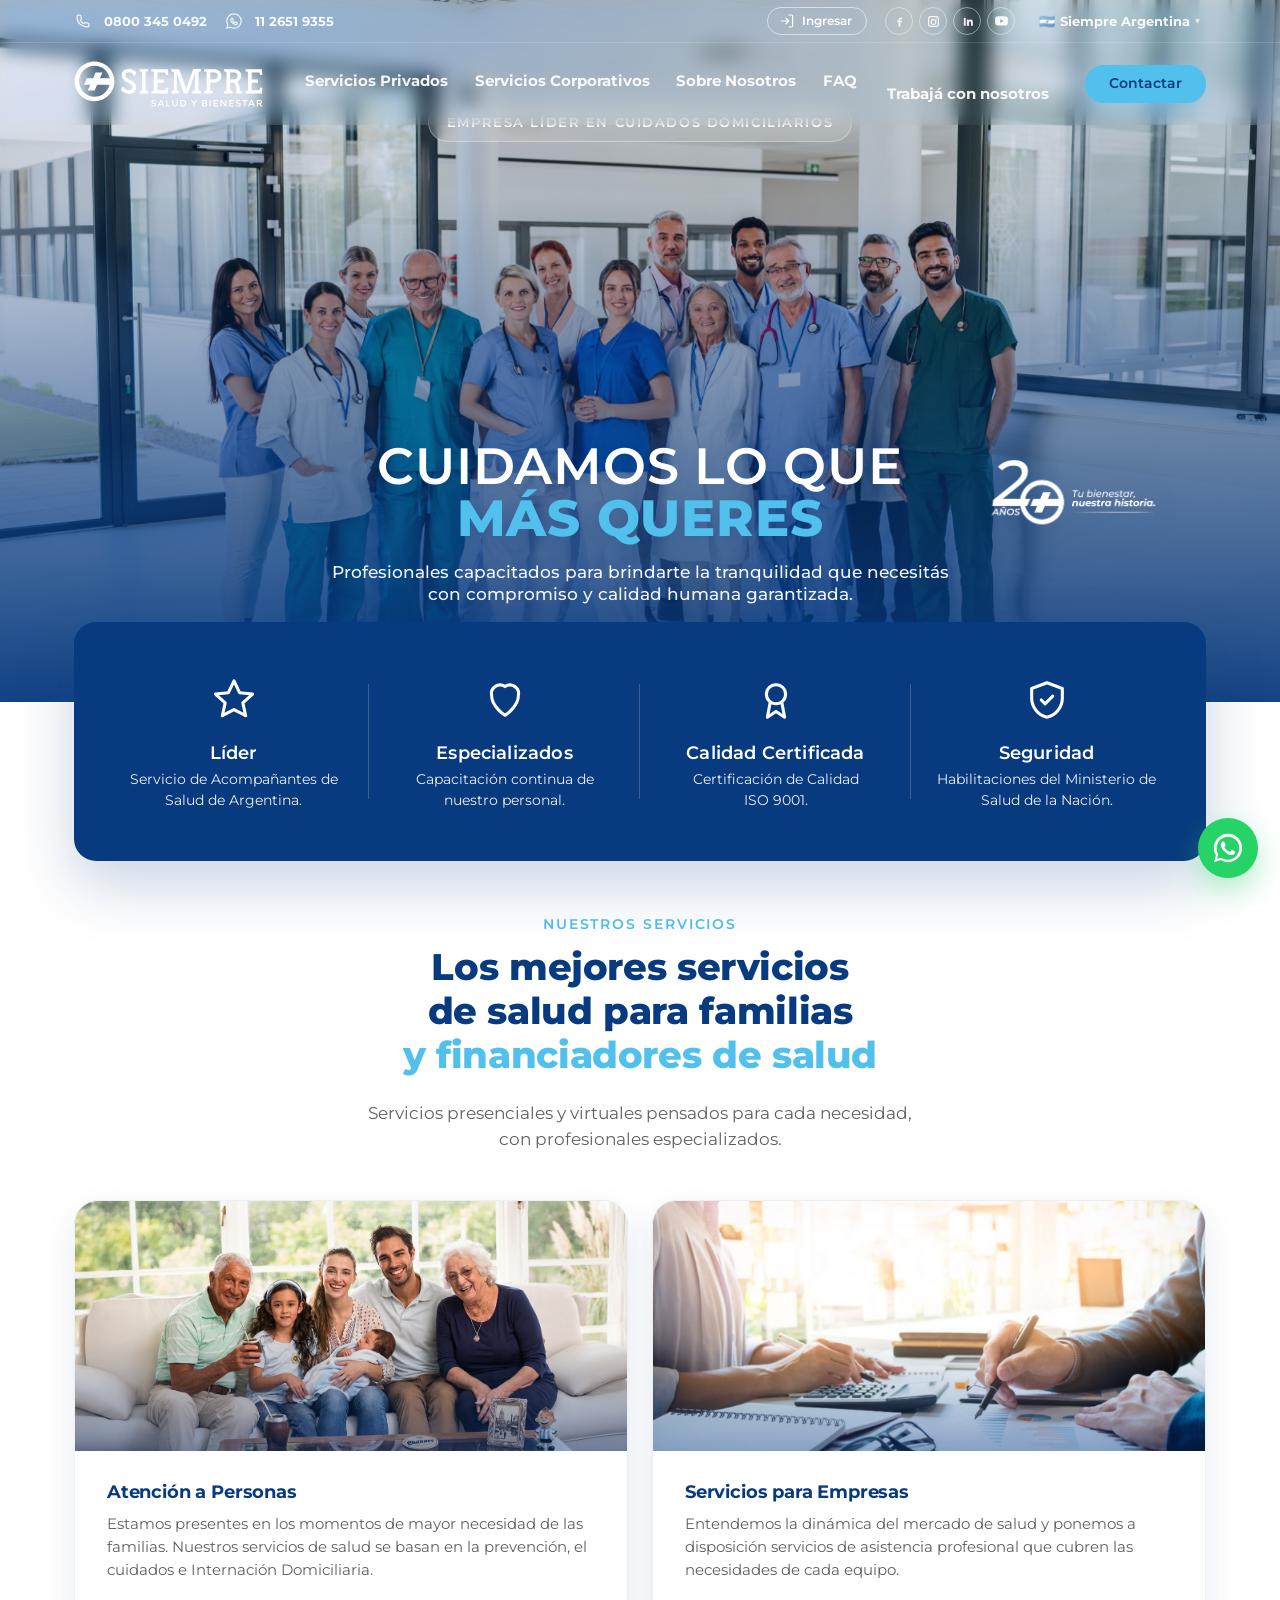
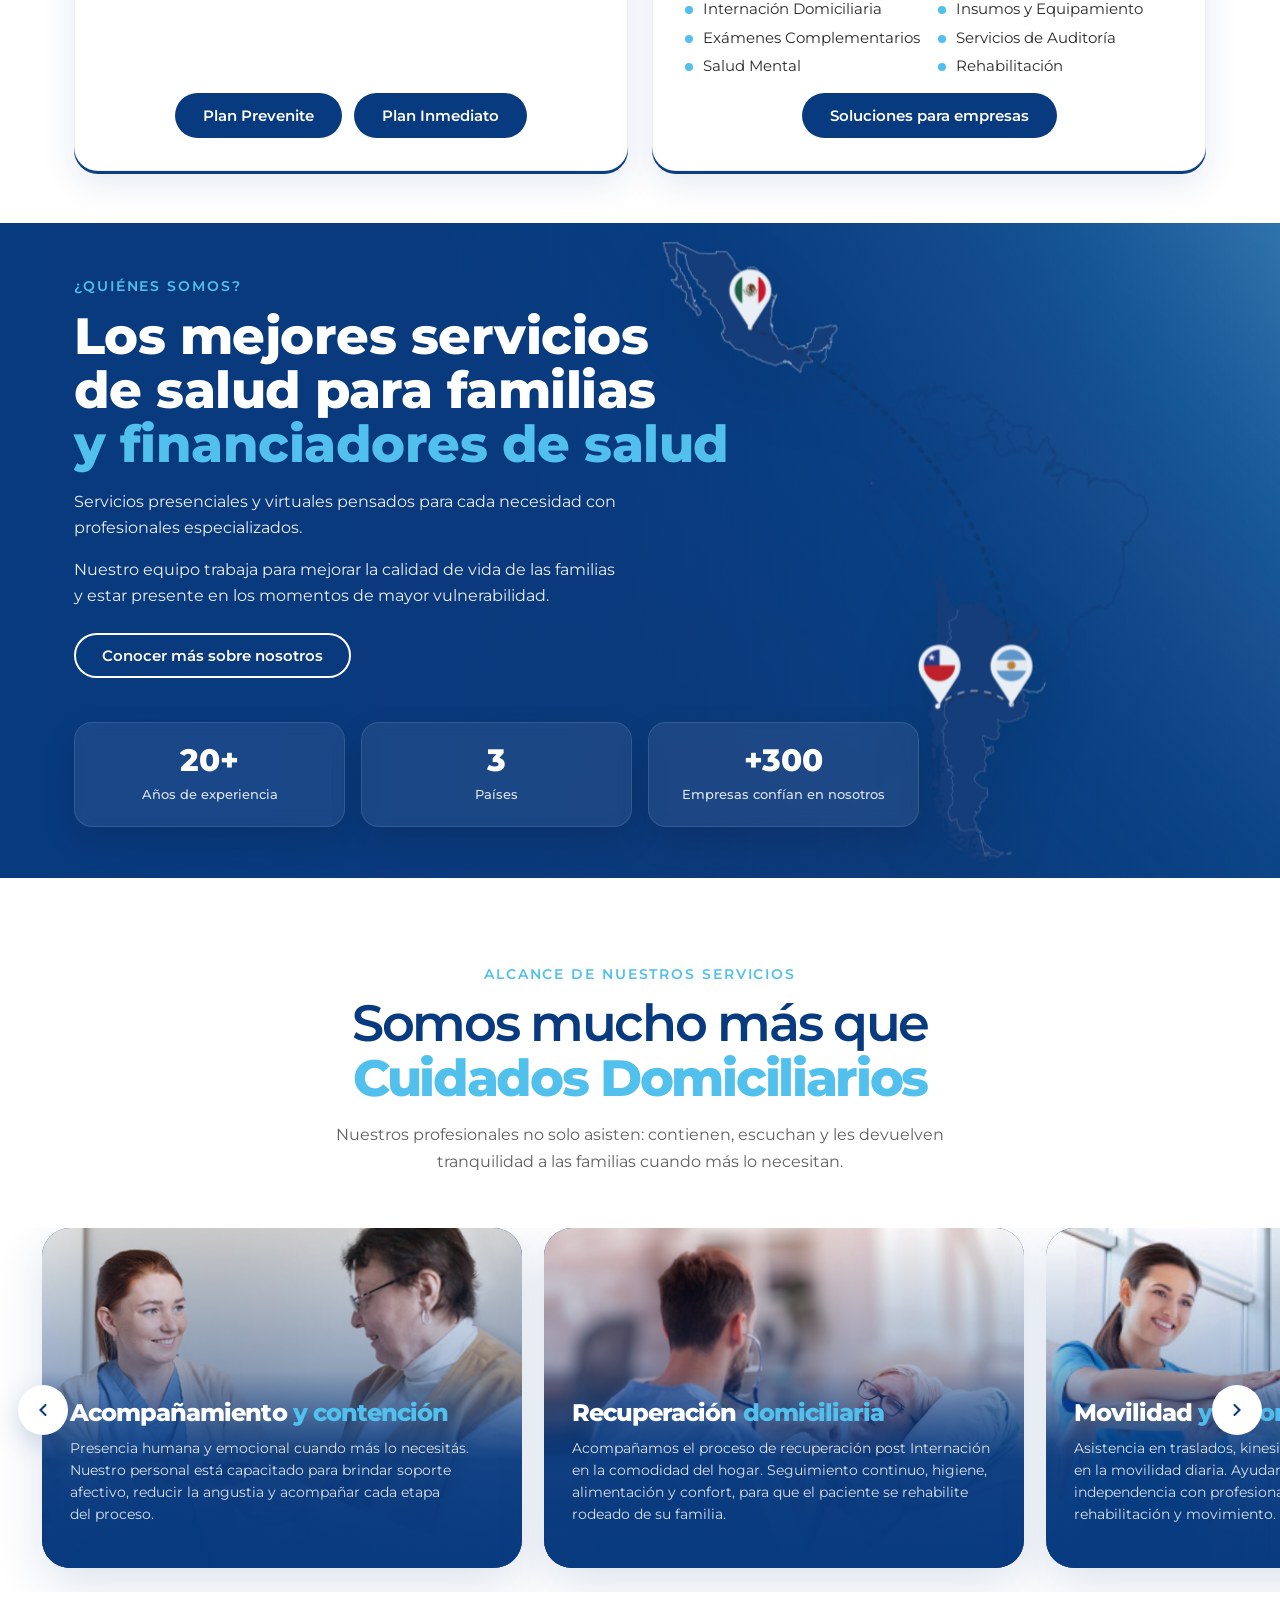
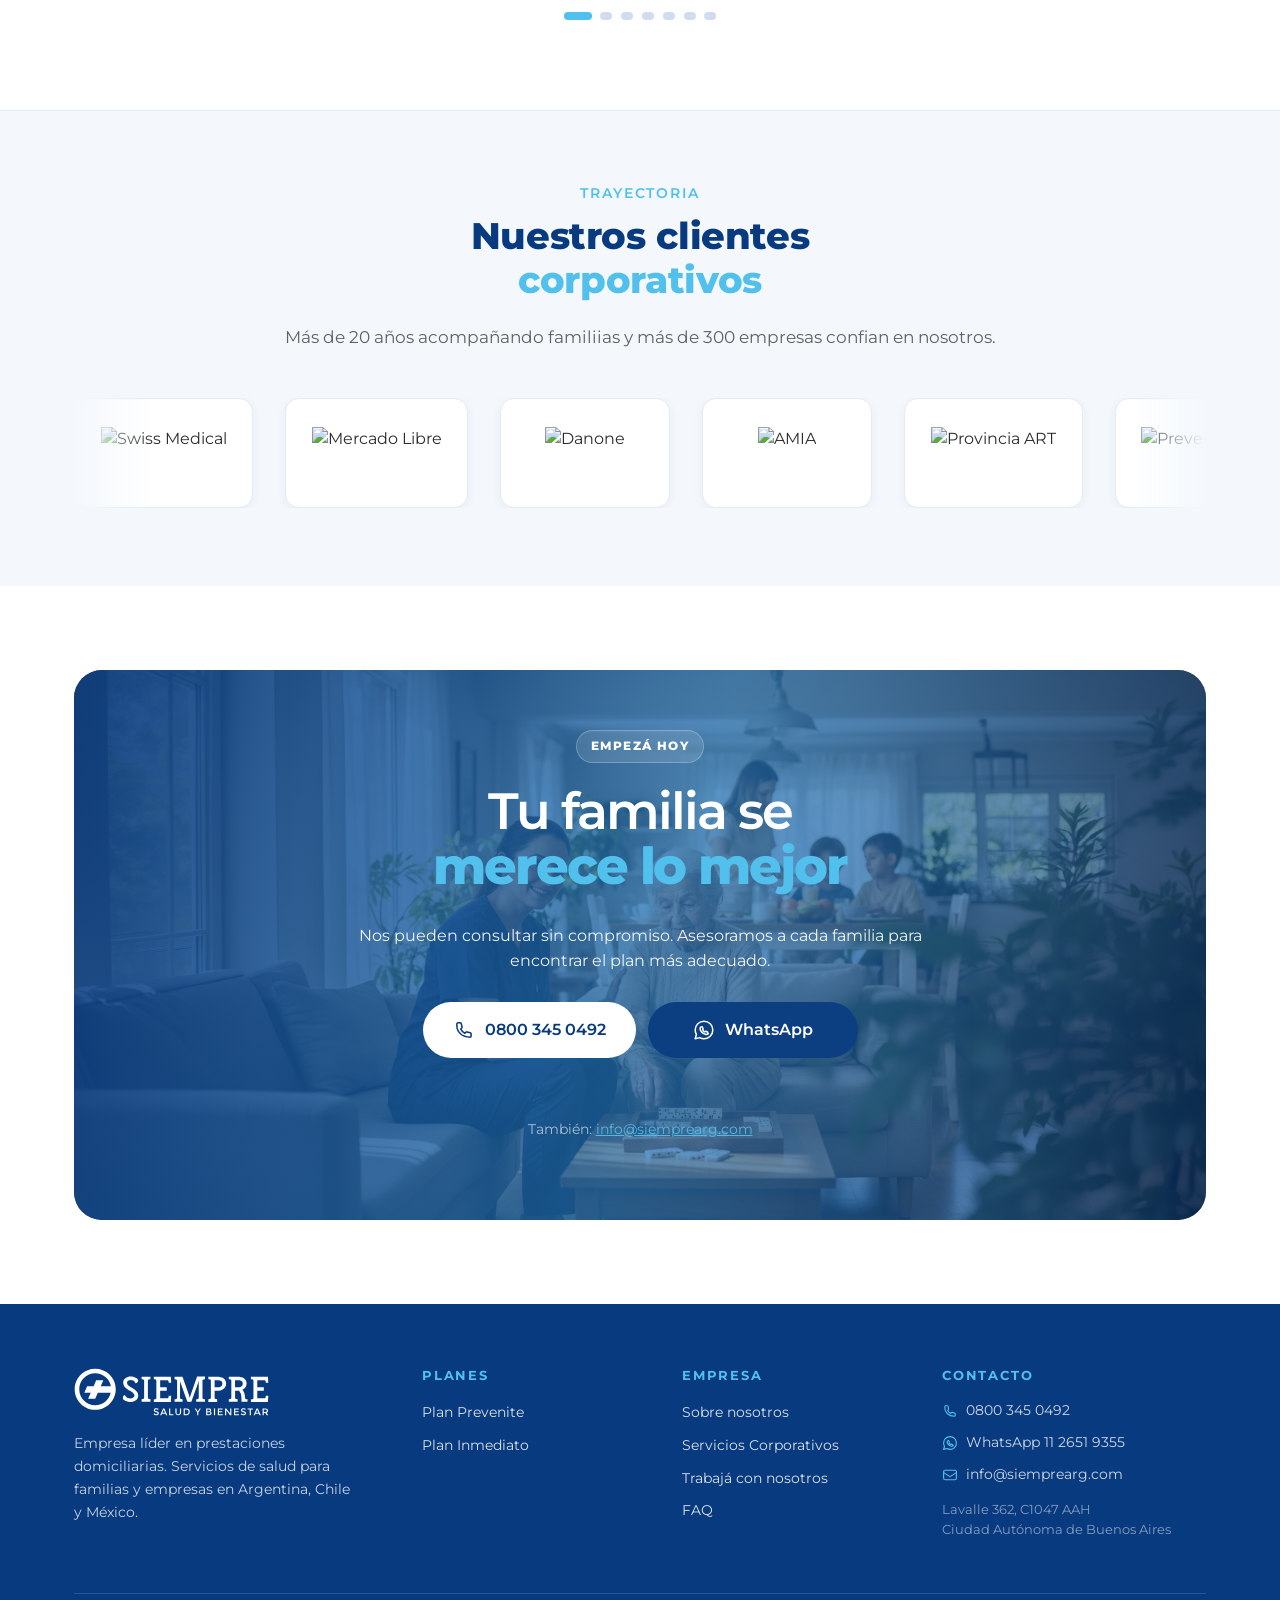
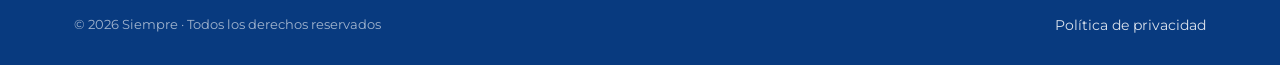
==== commit b9e09da8: "Correccion Asistente de Salud" ====
--- a/index.html
+++ b/index.html
@@ -4,9 +4,9 @@
 <head>
 <meta charset="utf-8"/>
 <meta content="width=device-width, initial-scale=1" name="viewport"/>
-<title>SIEMPRE · Cuidamos lo que más importa</title>
+<title>Siempre · Cuidamos lo que más importa</title>
 <meta content="Empresa líder en prestaciones domiciliarias. Acompañantes de salud, enfermería, kinesiología e hospitalización domiciliaria para familias y empresas. 0800 345 0492." name="description"/>
-<meta content="SIEMPRE · Cuidamos lo que más importa" property="og:title"/>
+<meta content="Siempre · Cuidamos lo que más importa" property="og:title"/>
 <meta content="Servicios de salud y acompañamiento profesional en domicilio. Planes Inmediato y Prevenite." property="og:description"/>
 <meta content="website" property="og:type"/>
 <meta content="es_AR" property="og:locale"/>
@@ -130,10 +130,10 @@
           </div>
 
           <div class="country-dropdown-wrap">
-            <button class="country-dropdown-btn"><span class="flag">🇦🇷</span><strong> SIEMPRE Argentina </strong><span class="country-caret">▾</span></button>
+            <button class="country-dropdown-btn"><span class="flag">🇦🇷</span><strong> Siempre Argentina </strong><span class="country-caret">▾</span></button>
             <div class="country-dropdown-menu">
-              <a href="https://siemprearg.com" target="_blank" rel="noopener"><span>🇦🇷</span> SIEMPRE Argentina</a>
-              <a href="https://siemprechile.cl" target="_blank" rel="noopener"><span>🇨🇱</span> SIEMPRE Chile</a>
+              <a href="https://siemprearg.com" target="_blank" rel="noopener"><span>🇦🇷</span> Siempre Argentina</a>
+              <a href="https://siemprechile.cl" target="_blank" rel="noopener"><span>🇨🇱</span> Siempre Chile</a>
               <a href="https://careu.mx" target="_blank" rel="noopener"><span>🇲🇽</span> CARE U México</a>
             </div>
           </div>
@@ -157,13 +157,13 @@
         href="index.html"
       >
         <img 
-          alt="SIEMPRE" 
+          alt="Siempre" 
           class="logo-white" 
           src="assets/img/logo-siempre-blanco.svg"
         >
 
         <img 
-          alt="SIEMPRE" 
+          alt="Siempre" 
           class="logo-blue" 
           src="assets/img/logo-siempre-azul.svg"
         >
@@ -559,7 +559,7 @@
 <section class="section-soft">
 <div class="container">
 <div class="section-header">
-<span class="eyebrow">Cuando más nos necesitaron, estuvimos SIEMPRE</span>
+<span class="eyebrow">Cuando más nos necesitaron, estuvimos Siempre</span>
 <h2>Lo que dicen <span class="text-celeste">nuestros clientes</span></h2>
 <p>Más de 20 años acompañando familias y más de 300 empresas que confían en nosotros.</p>
 </div>
@@ -696,7 +696,7 @@
   <div class="container">
     <div class="footer-grid">
       <div class="footer-brand-col">
-        <img src="assets/img/logo-siempre-blanco.svg" alt="SIEMPRE" class="footer-logo">
+        <img src="assets/img/logo-siempre-blanco.svg" alt="Siempre" class="footer-logo">
         <p>Empresa líder en prestaciones domiciliarias. Servicios de salud para familias y empresas en Argentina, Chile y México.</p>
         <div class="footer-socials-mobile">
 
@@ -766,7 +766,7 @@
       </div>
     </div>
     <div class="footer-bottom">
-      <div>© 2026 SIEMPRE · Todos los derechos reservados</div>
+      <div>© 2026 Siempre · Todos los derechos reservados</div>
       <div><a href="politica-de-privacidad.html">Política de privacidad</a></div>
     </div>
   </div>
